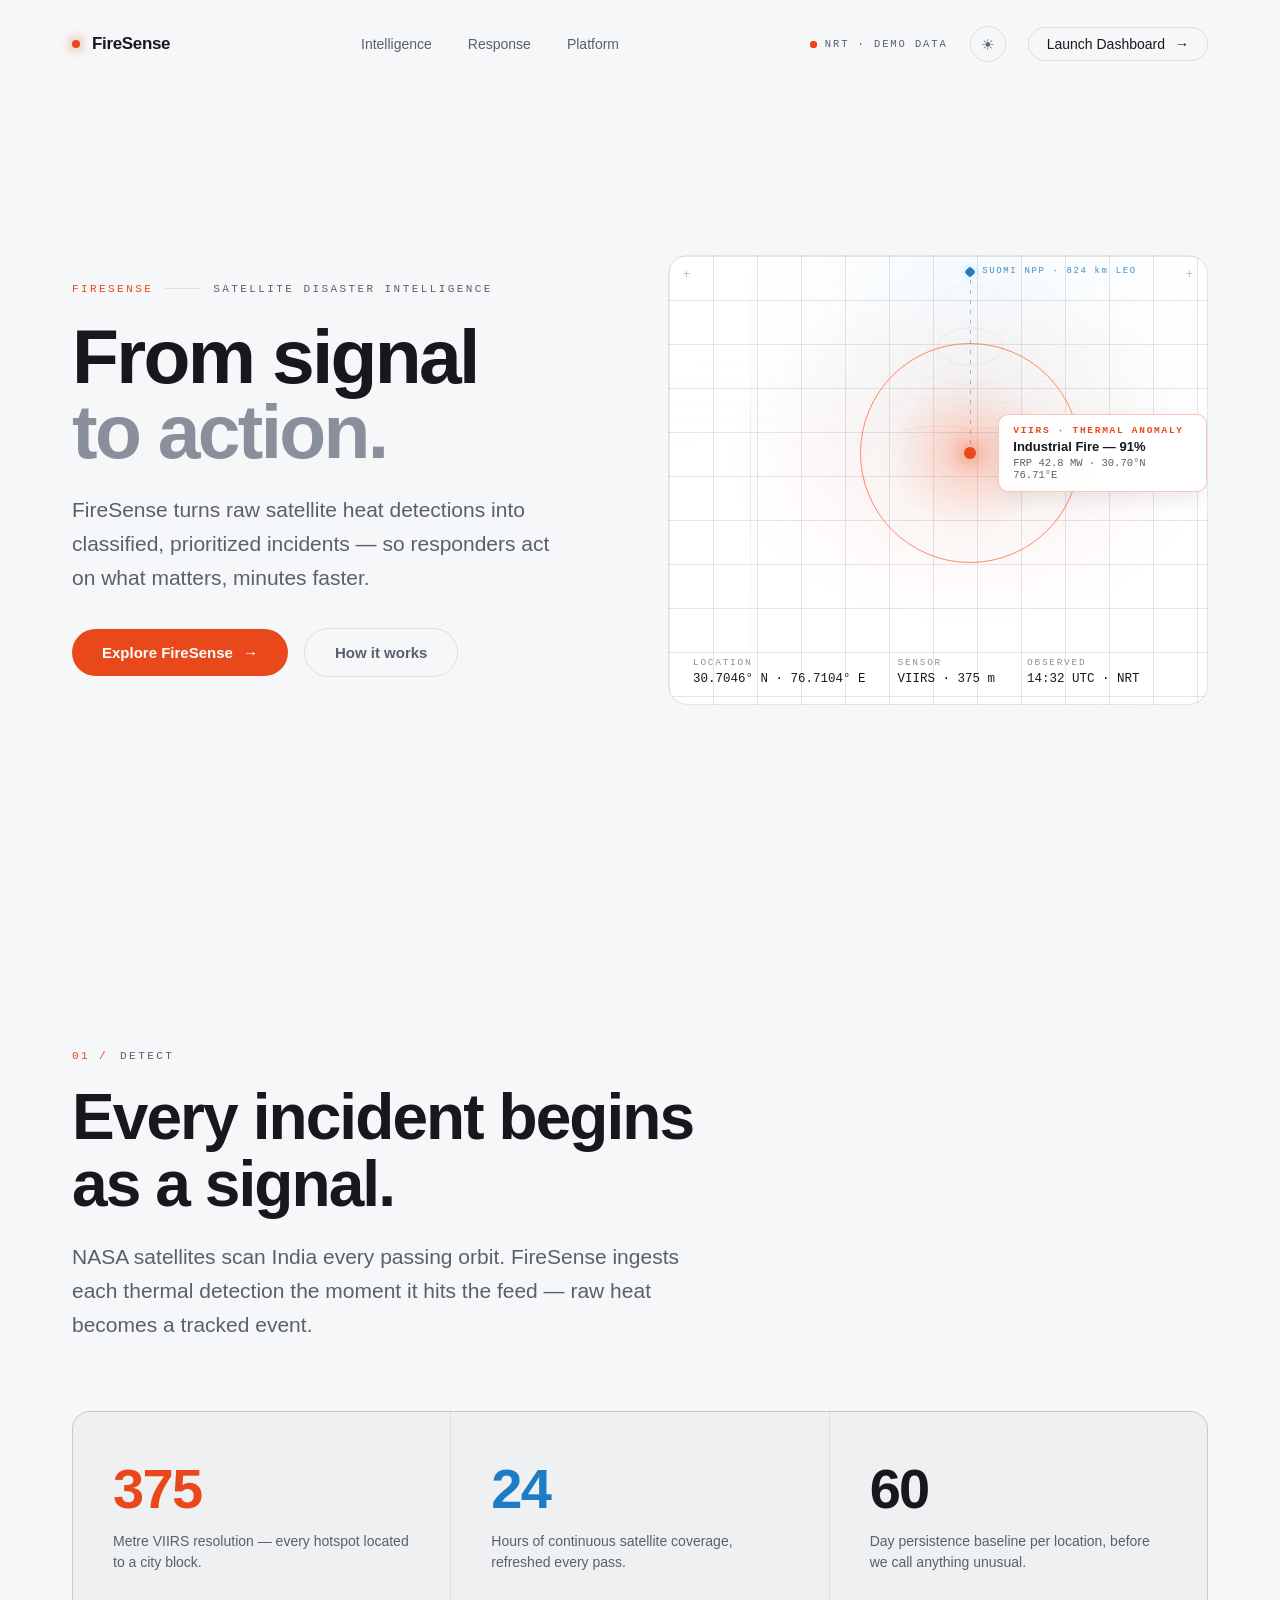
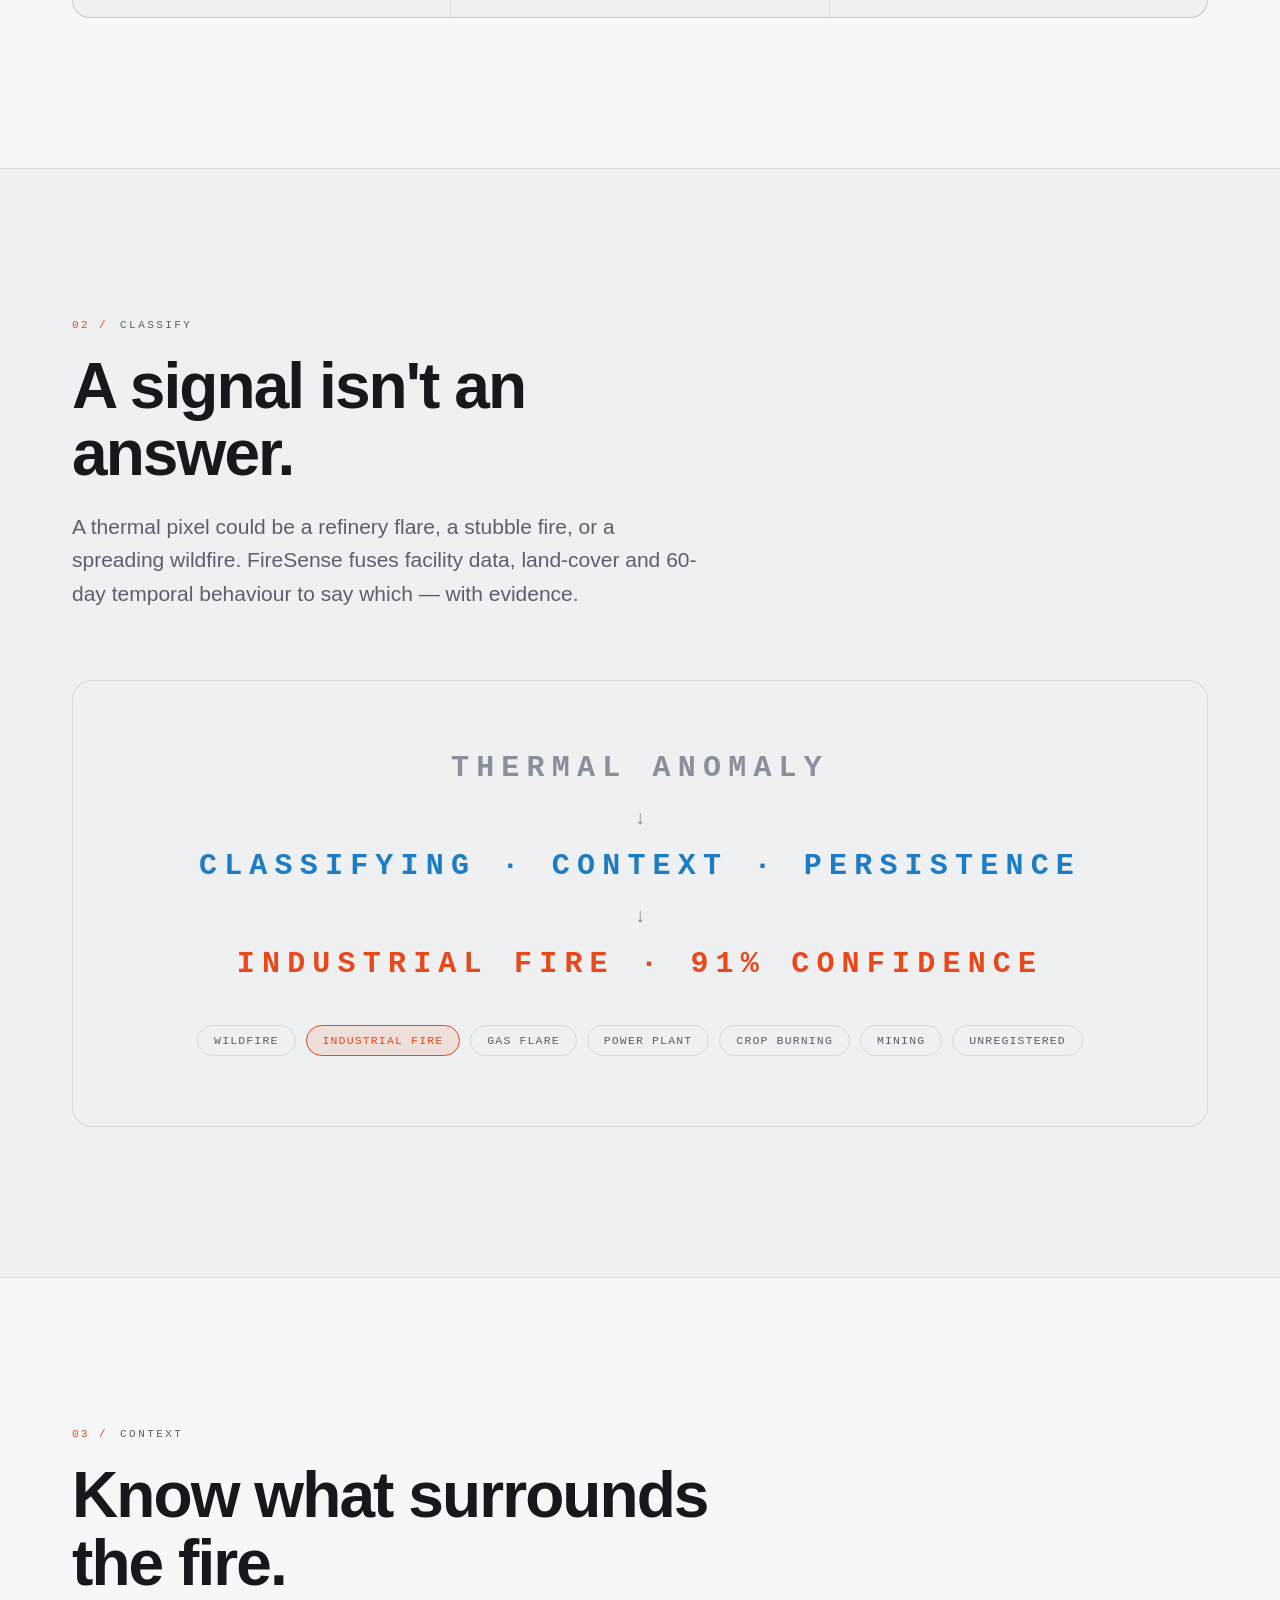
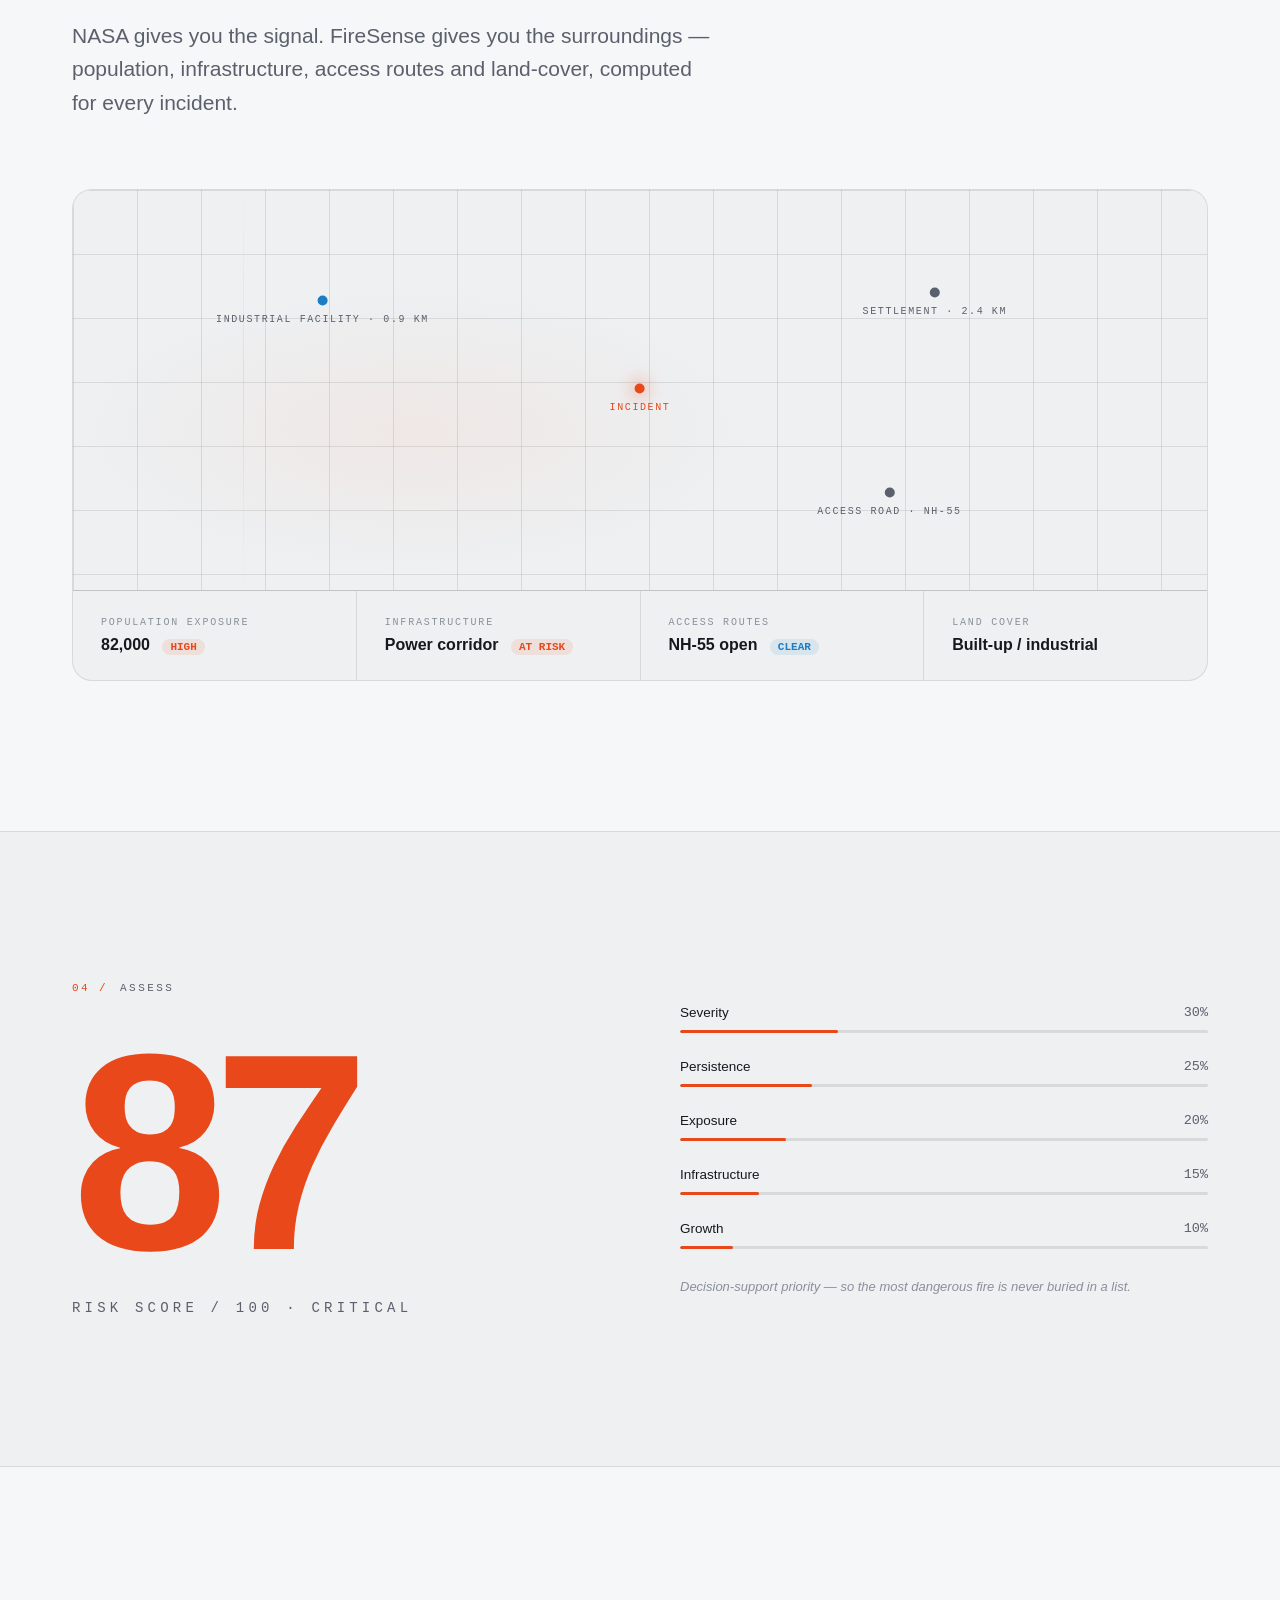
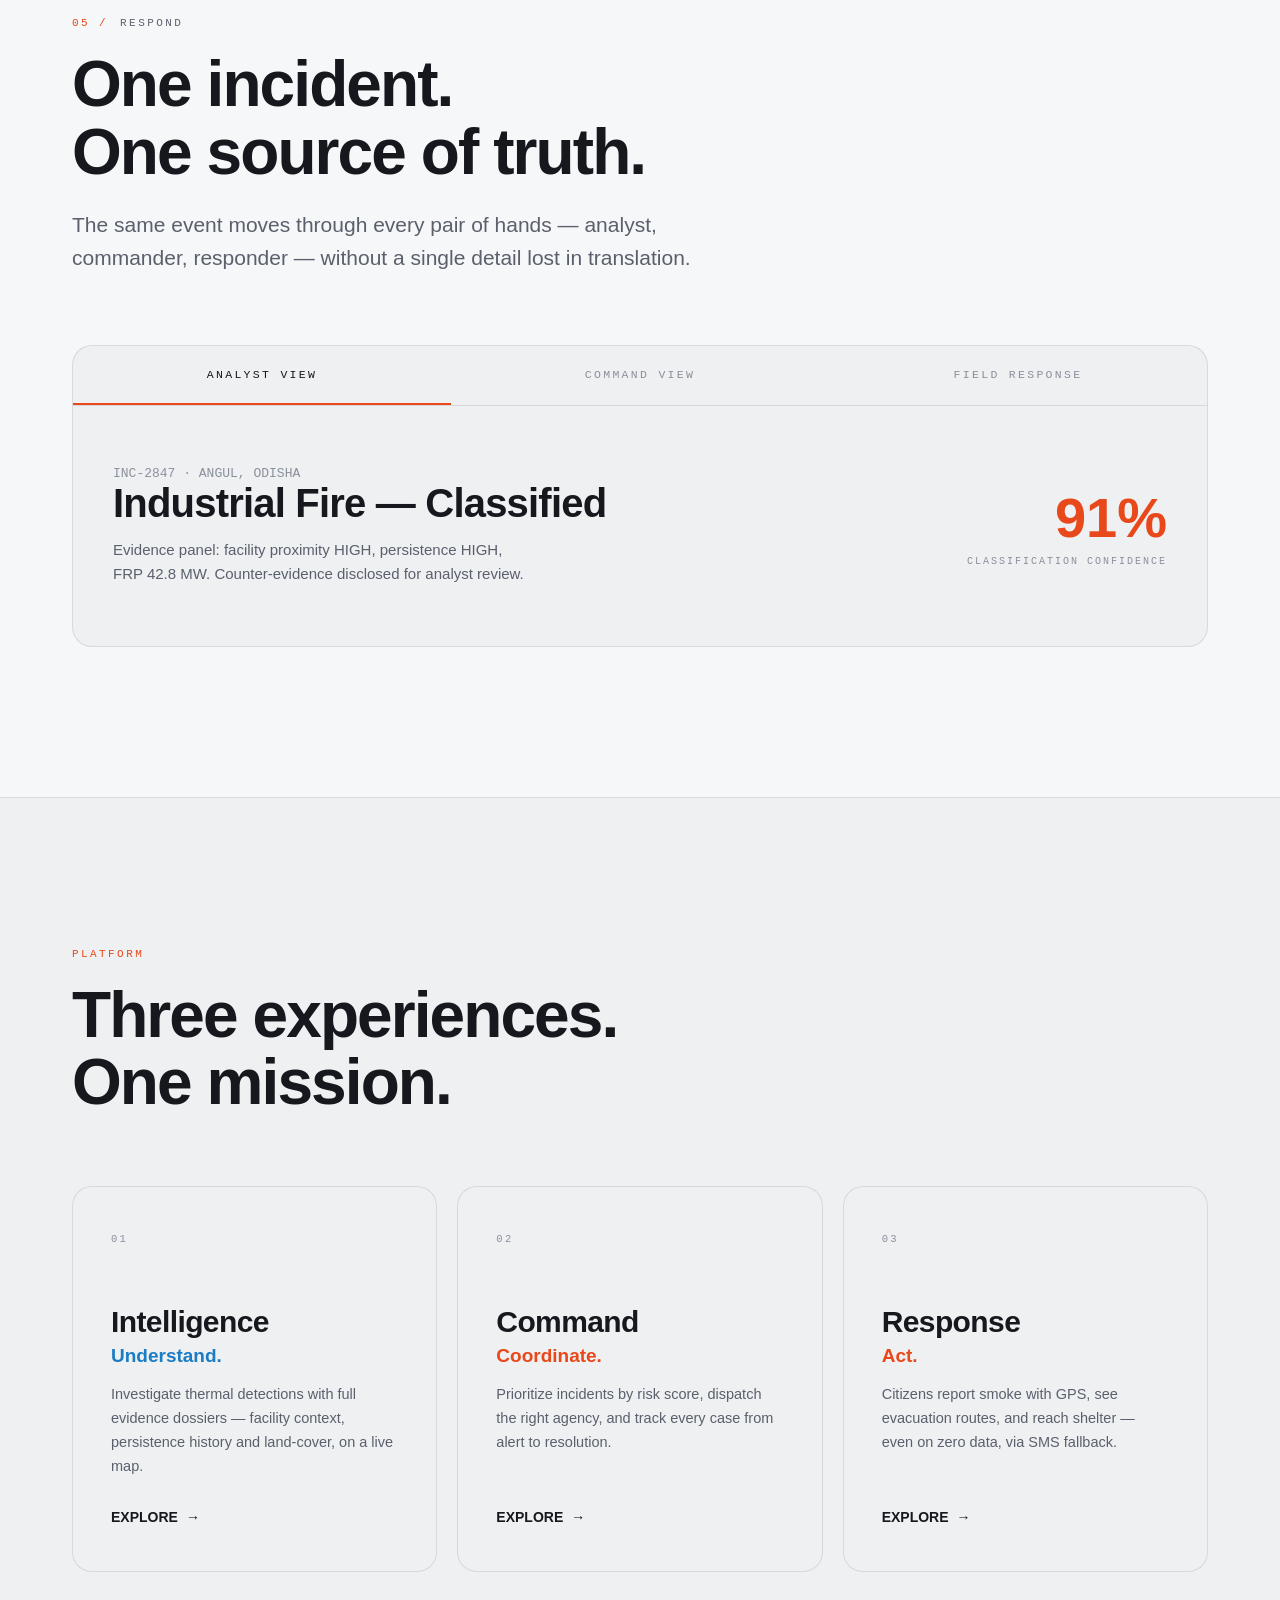
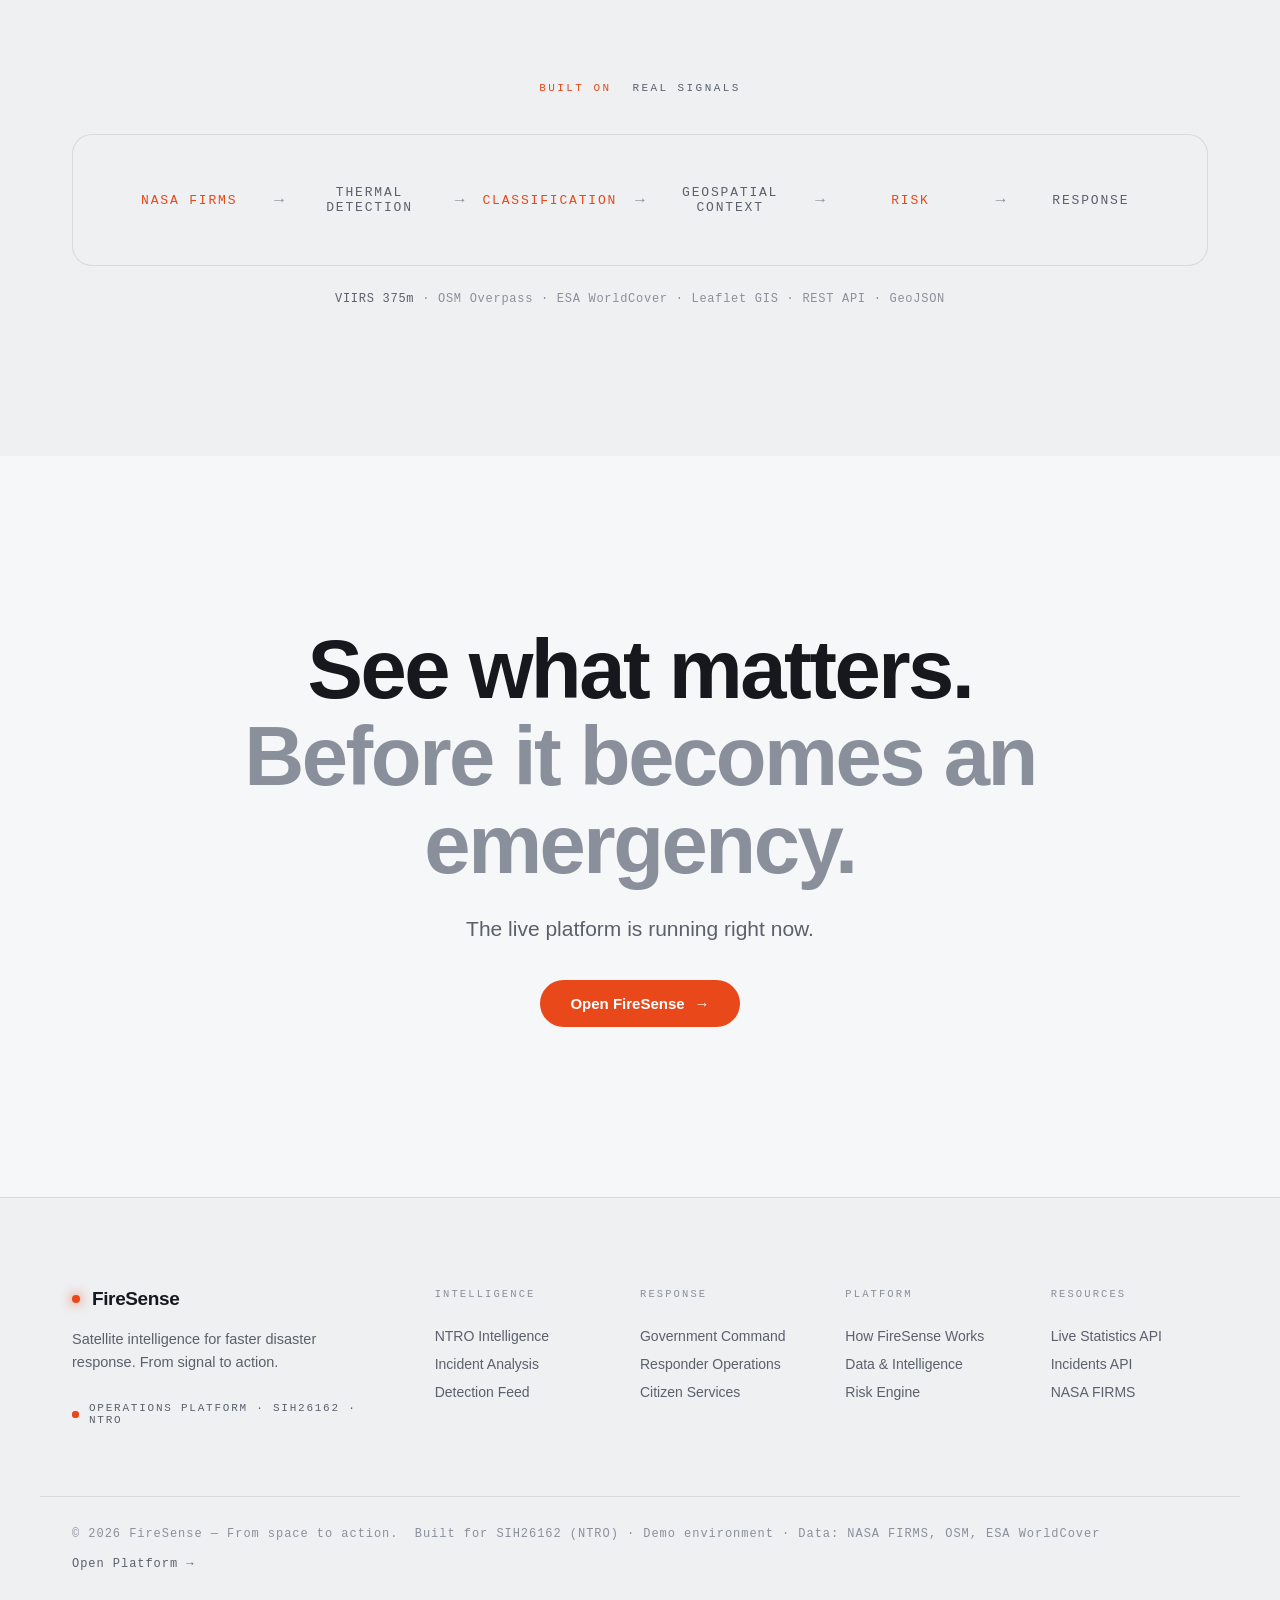
==== static/landing.html @ c79e050e "feat: complete surgical hero enhancement — side-by-side aerospace signal HUD in first viewport" ====
<!DOCTYPE html>
<html lang="en">
<head>
<meta charset="UTF-8">
<meta name="viewport" content="width=device-width, initial-scale=1.0">
<title>FireSense — From signal to action.</title>
<meta name="description" content="Satellite thermal intelligence for faster disaster response. Detect, classify, and respond to industrial fires before they become emergencies.">
<style>
/* ============ FIRESENSE DESIGN LANGUAGE ============ */
:root{
  --bg:#0a0c10;           /* graphite */
  --bg-2:#0e1117;
  --panel:#12151d;
  --line:rgba(255,255,255,.08);
  --white:#f5f6f7;        /* off-white type */
  --gray:#8b929e;         /* secondary */
  --gray-2:#5a606c;
  --fire:#ff5a1f;         /* warm fire orange */
  --fire-soft:rgba(255,90,31,.14);
  --ice:#7ec8f2;          /* satellite ice blue */
  --ice-soft:rgba(126,200,242,.12);
  --ease:cubic-bezier(.22,.61,.36,1);
  --font:-apple-system,BlinkMacSystemFont,"Segoe UI",Inter,Roboto,sans-serif;
  --mono:ui-monospace,"SF Mono",SFMono-Regular,Menlo,Consolas,monospace;
  --nav-bg:rgba(10,12,16,.72);
  --hover-line:rgba(255,255,255,.28);
  --card-hover:var(--panel);
  color-scheme:dark;
}
html[data-theme="light"]{
  --bg:#f6f7f8; --bg-2:#eef0f2; --panel:#ffffff;
  --line:rgba(10,12,16,.10);
  --white:#16181d; --gray:#5a606c; --gray-2:#8a909b;
  --fire:#e8481a; --fire-soft:rgba(232,72,26,.10);
  --ice:#1c7cc4; --ice-soft:rgba(28,124,196,.10);
  --nav-bg:rgba(246,247,248,.78);
  --hover-line:rgba(10,12,16,.30);
  --card-hover:#ffffff;
  color-scheme:light;
}
*{margin:0;padding:0;box-sizing:border-box}
html{scroll-behavior:smooth}
body{background:var(--bg);color:var(--white);font-family:var(--font);-webkit-font-smoothing:antialiased;overflow-x:hidden}
::selection{background:var(--fire);color:#fff}
a{color:inherit;text-decoration:none}
.container{max-width:1200px;margin:0 auto;padding:0 32px}

/* type scale */
.kicker{font-family:var(--mono);font-size:11px;letter-spacing:.22em;text-transform:uppercase;color:var(--gray);display:flex;align-items:center;gap:12px}
.kicker .idx{color:var(--fire)}
h1{font-size:clamp(52px,9vw,110px);font-weight:700;letter-spacing:-.035em;line-height:.98}
h2{font-size:clamp(34px,5vw,64px);font-weight:650;letter-spacing:-.03em;line-height:1.05}
.body-lg{font-size:clamp(17px,2vw,21px);color:var(--gray);line-height:1.6;font-weight:400}
.meta{font-family:var(--mono);font-size:12px;letter-spacing:.08em;color:var(--gray-2)}

/* ============ THERMAL PULSE (signature) ============ */
.pulse{position:relative;width:12px;height:12px;border-radius:50%;background:var(--fire);flex:none}
.pulse::before,.pulse::after{content:"";position:absolute;inset:0;border-radius:50%;border:1.5px solid var(--fire);animation:tp 3s var(--ease) infinite}
.pulse::after{animation-delay:1.5s}
@keyframes tp{0%{transform:scale(1);opacity:.9}70%{transform:scale(4.2);opacity:0}100%{transform:scale(4.2);opacity:0}}
@media (prefers-reduced-motion:reduce){.pulse::before,.pulse::after{animation:none;opacity:0}}

/* ============ NAV ============ */
nav{position:fixed;top:0;left:0;right:0;z-index:100;transition:all .45s var(--ease)}
nav .inner{max-width:1200px;margin:0 auto;padding:26px 32px;display:flex;align-items:center;justify-content:space-between;transition:all .45s var(--ease)}
nav.scrolled{background:var(--nav-bg);backdrop-filter:blur(18px);-webkit-backdrop-filter:blur(18px);border-bottom:1px solid var(--line)}
nav.scrolled .inner{padding:14px 32px}
.brand{display:flex;align-items:center;gap:12px;font-weight:700;font-size:17px;letter-spacing:-.02em}
.brand .dot{width:8px;height:8px;border-radius:50%;background:var(--fire);box-shadow:0 0 12px var(--fire)}
.nav-links{display:flex;gap:36px;font-size:14px;color:var(--gray)}
.nav-links a{transition:color .25s}
.nav-links a:hover{color:var(--white)}
.nav-cta{display:flex;align-items:center;gap:10px;font-size:14px;color:var(--white);border:1px solid var(--line);padding:8px 18px;border-radius:99px;transition:all .3s var(--ease)}
.nav-cta:hover{border-color:var(--hover-line);background:rgba(127,127,127,.06)}
.status-chip{display:flex;align-items:center;gap:8px;font-family:var(--mono);font-size:10.5px;letter-spacing:.18em;color:var(--gray)}
.theme-toggle{width:36px;height:36px;border-radius:99px;border:1px solid var(--line);background:transparent;color:var(--gray);cursor:pointer;display:flex;align-items:center;justify-content:center;transition:all .3s var(--ease);font-size:15px;line-height:1}
.theme-toggle:hover{color:var(--white);border-color:var(--hover-line)}
@media(max-width:820px){.nav-links,.status-chip{display:none}}

/* ============ HERO ============ */
.hero{min-height:100svh;display:flex;flex-direction:column;justify-content:center;position:relative;padding:120px 0 60px}
.hero-container{position:relative;width:100%}
.hero-content{max-width:580px;position:relative;z-index:2}
.hero-eyebrow{margin-bottom:24px;animation:rise 1s var(--ease) both}
.hero h1{font-size:clamp(46px,6vw,84px);animation:rise 1s .1s var(--ease) both}
.hero h1 .dim{color:var(--gray-2)}
.hero-sub{margin-top:24px;max-width:480px;animation:rise 1s .22s var(--ease) both}
.hero-actions{margin-top:34px;display:flex;gap:16px;align-items:center;animation:rise 1s .32s var(--ease) both}
@keyframes rise{from{opacity:0;transform:translateY(26px)}to{opacity:1;transform:none}}
@media (prefers-reduced-motion:reduce){.hero-eyebrow,.hero h1,.hero-sub,.hero-actions{animation:none;opacity:1}}

.btn{display:inline-flex;align-items:center;gap:10px;padding:15px 30px;border-radius:99px;font-size:15px;font-weight:600;transition:all .35s var(--ease);cursor:pointer;border:none}
.btn-primary{background:var(--fire);color:#fff}
.btn-primary:hover{background:#ff6d38;transform:translateY(-1px);box-shadow:0 12px 40px -8px rgba(255,90,31,.45)}
.btn-ghost{color:var(--gray);border:1px solid var(--line)}
.btn-ghost:hover{color:var(--white);border-color:var(--hover-line)}
.arrow{transition:transform .3s var(--ease)}
.btn:hover .arrow,.link-arrow:hover .arrow{transform:translateX(4px)}

/* hero detection visual — satellite intelligence HUD */
.hero-visual{
  margin-top:40px;position:relative;border:1px solid var(--line);border-radius:20px;
  background:
    radial-gradient(ellipse 65% 55% at 56% 44%, rgba(255,90,31,.09), transparent 70%),
    radial-gradient(circle at 56% 20%, rgba(126,200,242,.06), transparent 50%),
    linear-gradient(var(--line) 1px, transparent 1px),
    linear-gradient(90deg, var(--line) 1px, transparent 1px),
    var(--bg-2);
  background-size:auto,auto,44px 44px,44px 44px,auto;
  height:440px;overflow:hidden;animation:rise 1s .25s var(--ease) both;
}
html[data-theme="light"] .hero-visual{
  background:
    radial-gradient(ellipse 65% 55% at 56% 44%, rgba(232,72,26,.08), transparent 70%),
    radial-gradient(circle at 56% 20%, rgba(28,124,196,.05), transparent 50%),
    linear-gradient(var(--line) 1px, transparent 1px),
    linear-gradient(90deg, var(--line) 1px, transparent 1px),
    var(--panel);
  background-size:auto,auto,44px 44px,44px 44px,auto;
}
/* Corner HUD ticks */
.hero-visual::before{
  content:"+";position:absolute;left:14px;top:12px;font-family:var(--mono);font-size:12px;color:var(--gray-2);opacity:.6;z-index:3;
}
.hero-visual::after{
  content:"+";position:absolute;right:14px;top:12px;font-family:var(--mono);font-size:12px;color:var(--gray-2);opacity:.6;z-index:3;
}

@media (min-width: 1024px) {
  .hero-container{display:flex;align-items:center;justify-content:space-between;gap:48px}
  .hero-content{flex:1 1 520px;max-width:540px}
  .hero-visual{flex:1 1 520px;max-width:540px;height:450px;margin-top:0}
}
@media (max-width: 1023px) and (min-width: 768px) {
  .hero-visual{max-width:680px;height:380px;margin-top:44px}
}
@media (max-width: 767px) {
  .hero{padding:90px 0 45px}
  .hero-visual{height:300px;margin-top:28px}
  .hv-tag{
    left:56%;top:74%;transform:translate(-50%,0);
    padding:6px 12px;border-radius:8px;text-align:center;
  }
  .hv-tag .t1{font-size:8.5px}
  .hv-tag .t2{font-size:11.5px;margin-top:2px}
  .hv-tag .t3{display:none}
  .hv-meta{display:none}
}

.hv-crosshair{position:absolute;left:56%;top:44%;transform:translate(-50%,-50%)}
/* terrain layer: topographic contours, opacity-only depth */
.hv-terrain{position:absolute;inset:0;pointer-events:none;opacity:.6}
html[data-theme="light"] .hv-terrain{opacity:.5}
.hv-terrain path, .hv-terrain ellipse{fill:none;stroke:var(--gray-2);stroke-width:1;opacity:.16}
.hv-terrain path.hot, .hv-terrain ellipse.hot{stroke:var(--fire);opacity:.35;stroke-width:1.2}

/* satellite signal track: thin dashed descent from orbit to the hotspot */
.hv-orbit{position:absolute;pointer-events:none}
.hv-sat{position:absolute;width:8px;height:8px;border-radius:2px;background:var(--ice);transform:rotate(45deg);box-shadow:0 0 10px rgba(126,200,242,.7)}
.hv-track{position:absolute;width:1px;background:repeating-linear-gradient(180deg,var(--ice) 0 4px,transparent 4px 10px);opacity:.45;animation:hvtrack 7s cubic-bezier(.16,1,.3,1) infinite}
@keyframes hvtrack{0%{background-position-y:0}100%{background-position-y:40px}}
.hv-orbit .olabel{position:absolute;font-family:var(--mono);font-size:9px;letter-spacing:.18em;color:var(--ice);white-space:nowrap;opacity:.85}

/* refined thermal pulse: subtle point -> expanding ring -> fade -> repeat */
.hv-glow{position:absolute;left:50%;top:50%;transform:translate(-50%,-50%);width:160px;height:160px;border-radius:50%;background:radial-gradient(circle,rgba(255,90,31,.22) 0%,rgba(255,90,31,.06) 50%,transparent 70%)}
.hv-ring{position:absolute;left:50%;top:50%;transform:translate(-50%,-50%);width:220px;height:220px;border-radius:50%;border:1px solid rgba(255,90,31,.4);animation:hvring 6s cubic-bezier(.16,1,.3,1) infinite}
.hv-ring.r2{animation-delay:3s}
@keyframes hvring{0%{transform:translate(-50%,-50%) scale(.12);opacity:.85}70%{transform:translate(-50%,-50%) scale(1);opacity:0}100%{transform:translate(-50%,-50%) scale(1);opacity:0}}
.hv-dot{position:absolute;left:50%;top:50%;transform:translate(-50%,-50%);width:12px;height:12px;border-radius:50%;background:var(--fire);box-shadow:0 0 18px var(--fire),0 0 40px rgba(255,90,31,.6);animation:hvblink 5s cubic-bezier(.16,1,.3,1) infinite}
@keyframes hvblink{0%,100%{opacity:1;transform:translate(-50%,-50%) scale(1)}50%{opacity:.7;transform:translate(-50%,-50%) scale(.92)}}
@media(max-width:820px){.hv-glow{width:110px;height:110px}.hv-ring{width:140px;height:140px}}

.hv-tag{position:absolute;left:calc(56% + 28px);top:44%;transform:translateY(-50%);background:var(--nav-bg);backdrop-filter:blur(10px);-webkit-backdrop-filter:blur(10px);border:1px solid rgba(255,90,31,.35);border-radius:10px;padding:10px 14px;box-shadow:0 12px 30px -6px rgba(0,0,0,.45);animation:tagin .8s .35s var(--ease) both}
html[data-theme="light"] .hv-tag{background:rgba(255,255,255,.92);border-color:rgba(232,72,26,.3);box-shadow:0 8px 24px -4px rgba(0,0,0,.1)}
@keyframes tagin{from{opacity:0;transform:translateY(-50%) translateX(-6px)}to{opacity:1;transform:translateY(-50%)}}
.hv-tag .t1{font-family:var(--mono);font-size:9.5px;letter-spacing:.18em;color:var(--fire);font-weight:600}
.hv-tag .t2{font-size:13px;font-weight:650;margin-top:3px;color:var(--white)}
.hv-tag .t3{font-family:var(--mono);font-size:10.5px;color:var(--gray);margin-top:3px}

.hv-meta{position:absolute;left:24px;bottom:18px;display:flex;gap:32px}
.hv-meta div{animation:rise .8s .5s var(--ease) both}
.hv-meta .k{font-family:var(--mono);font-size:9.5px;letter-spacing:.18em;color:var(--gray-2);margin-bottom:4px}
.hv-meta .v{font-family:var(--mono);font-size:12.5px;color:var(--white)}

.hv-scan{position:absolute;top:0;bottom:0;width:1px;background:linear-gradient(180deg,transparent,rgba(126,200,242,.3),transparent);left:15%;animation:scan 10s linear infinite}
@keyframes scan{0%{left:6%}50%{left:94%}100%{left:6%}}

@media (prefers-reduced-motion:reduce){
  .hv-ring,.hv-scan,.hv-track,.hv-dot{animation:none;opacity:.35}
  .hv-tag,.hv-meta div{animation:none;opacity:1}
  .hv-glow{opacity:.6}
}

/* ============ SECTIONS ============ */
section{padding:150px 0}
.section-head{max-width:640px;margin-bottom:70px}
.section-head h2{margin-top:22px}
.section-head p{margin-top:22px}

/* reveal on scroll */
.reveal{opacity:0;transform:translateY(34px);transition:opacity .9s var(--ease),transform .9s var(--ease)}
.reveal.in{opacity:1;transform:none}
@media (prefers-reduced-motion:reduce){.reveal{opacity:1;transform:none;transition:none}}

/* DETECT: big stat row */
.stat-row{display:grid;grid-template-columns:repeat(3,1fr);gap:1px;background:var(--line);border:1px solid var(--line);border-radius:18px;overflow:hidden}
.stat{background:var(--bg-2);padding:44px 40px}
.stat .n{font-size:clamp(38px,4.5vw,56px);font-weight:650;letter-spacing:-.03em;font-variant-numeric:tabular-nums}
.stat .n .unit{font-size:.45em;color:var(--gray);font-weight:500;margin-left:6px}
.stat .l{margin-top:10px;font-size:14px;color:var(--gray);line-height:1.5}
.stat.ice .n{color:var(--ice)}
.stat.fire .n{color:var(--fire)}
@media(max-width:820px){.stat-row{grid-template-columns:1fr}}

/* CLASSIFY: transition board */
.classify-board{border:1px solid var(--line);border-radius:20px;background:var(--bg-2);padding:70px 40px;display:flex;flex-direction:column;align-items:center;gap:0}
.cb-stage{font-family:var(--mono);letter-spacing:.24em;font-size:clamp(18px,3vw,30px);font-weight:600;text-align:center}
.cb-stage.anomaly{color:var(--gray-2)}
.cb-stage.classifying{color:var(--ice)}
.cb-stage.result{color:var(--fire)}
.cb-arrow{color:var(--gray-2);font-size:20px;margin:22px 0;line-height:1;animation:cbdown 2.4s var(--ease) infinite}
@keyframes cbdown{0%,100%{transform:translateY(0);opacity:.4}50%{transform:translateY(6px);opacity:1}}
@media (prefers-reduced-motion:reduce){.cb-arrow{animation:none;opacity:.7}}
.cb-classes{display:flex;flex-wrap:wrap;gap:10px;justify-content:center;margin-top:44px}
.cb-chip{font-family:var(--mono);font-size:11.5px;letter-spacing:.1em;padding:8px 16px;border:1px solid var(--line);border-radius:99px;color:var(--gray);transition:all .3s}
.cb-chip:hover{border-color:var(--fire);color:var(--fire)}
.cb-chip.active{border-color:var(--fire);color:var(--fire);background:var(--fire-soft)}

/* CONTEXT: map-ish panel */
.context-panel{border:1px solid var(--line);border-radius:20px;overflow:hidden;background:var(--bg-2)}
.context-map{position:relative;height:400px;background:
  radial-gradient(ellipse 50% 60% at 30% 60%, rgba(255,90,31,.06), transparent 60%),
  linear-gradient(var(--line) 1px, transparent 1px),
  linear-gradient(90deg, var(--line) 1px, transparent 1px),
  var(--bg-2);
  background-size:auto,64px 64px,64px 64px,auto}
.cm-node{position:absolute;transform:translate(-50%,-50%);text-align:center}
.cm-node .pin{width:10px;height:10px;border-radius:50%;margin:0 auto 8px}
.cm-node .lbl{font-family:var(--mono);font-size:10px;letter-spacing:.16em;color:var(--gray)}
.cm-node.incident .pin{background:var(--fire);box-shadow:0 0 18px var(--fire)}
.cm-node.incident .lbl{color:var(--fire)}
.cm-node.facility .pin{background:var(--ice)}
.cm-node.settlement .pin{background:var(--gray)}
.cm-line{position:absolute;height:1px;background:linear-gradient(90deg,var(--ice),transparent);transform-origin:left center}
.context-legend{display:grid;grid-template-columns:repeat(4,1fr);gap:1px;background:var(--line);border-top:1px solid var(--line)}
.cl-item{background:var(--bg-2);padding:26px 28px}
.cl-item .k{font-family:var(--mono);font-size:10px;letter-spacing:.18em;color:var(--gray-2);margin-bottom:8px}
.cl-item .v{font-size:16px;font-weight:600}
.cl-item .v .lv{font-size:11px;font-family:var(--mono);margin-left:8px;padding:2px 8px;border-radius:99px}
.lv-high{background:var(--fire-soft);color:var(--fire)}
.lv-med{background:var(--ice-soft);color:var(--ice)}
@media(max-width:900px){.context-legend{grid-template-columns:1fr 1fr}}

/* RISK: the number is the hero */
.risk-wrap{display:grid;grid-template-columns:1fr 1fr;gap:80px;align-items:center}
.risk-number{font-size:clamp(150px,22vw,280px);font-weight:700;letter-spacing:-.05em;line-height:1;color:var(--fire);font-variant-numeric:tabular-nums}
.risk-label{font-family:var(--mono);letter-spacing:.3em;font-size:14px;color:var(--gray);margin-top:8px}
.risk-bars{display:flex;flex-direction:column;gap:26px}
.rb .row{display:flex;justify-content:space-between;font-size:13.5px;margin-bottom:10px}
.rb .row .pc{font-family:var(--mono);color:var(--gray)}
.rb .track{height:3px;background:var(--line);border-radius:99px;overflow:hidden}
.rb .fill{height:100%;background:var(--fire);border-radius:99px;width:0;transition:width 1.4s var(--ease)}
.risk-note{margin-top:30px;font-size:13px;color:var(--gray-2);font-style:italic}
@media(max-width:900px){.risk-wrap{grid-template-columns:1fr;gap:50px}}

/* RESPONSE: one incident, three views */
.response-stage{border:1px solid var(--line);border-radius:20px;background:var(--bg-2);overflow:hidden}
.rs-tabs{display:flex;border-bottom:1px solid var(--line)}
.rs-tab{flex:1;padding:22px;font-family:var(--mono);font-size:11.5px;letter-spacing:.2em;color:var(--gray-2);text-align:center;cursor:pointer;transition:all .3s;border-bottom:2px solid transparent}
.rs-tab:hover{color:var(--gray)}
.rs-tab.active{color:var(--white);border-bottom-color:var(--fire);background:rgba(255,255,255,.02)}
.rs-body{padding:60px 40px;min-height:230px;display:flex;align-items:center;justify-content:space-between;gap:40px}
.rs-id{font-family:var(--mono);font-size:13px;color:var(--gray-2)}
.rs-main .t{font-size:clamp(26px,3.5vw,40px);font-weight:650;letter-spacing:-.02em}
.rs-main .d{margin-top:12px;color:var(--gray);font-size:15px;max-width:420px;line-height:1.6}
.rs-side{text-align:right}
.rs-side .big{font-size:56px;font-weight:650;color:var(--fire);font-variant-numeric:tabular-nums}
.rs-side .k{font-family:var(--mono);font-size:10px;letter-spacing:.2em;color:var(--gray-2);margin-top:6px}
@media(max-width:820px){.rs-body{flex-direction:column;align-items:flex-start}.rs-side{text-align:left}}

/* PORTALS */
.portal-grid{display:grid;grid-template-columns:repeat(3,1fr);gap:20px}
.portal{border:1px solid var(--line);border-radius:20px;padding:46px 38px;background:var(--bg-2);transition:all .45s var(--ease);display:flex;flex-direction:column;min-height:340px}
.portal:hover{border-color:var(--hover-line);transform:translateY(-4px);background:var(--card-hover)}
.portal .pk{font-family:var(--mono);font-size:10.5px;letter-spacing:.22em;color:var(--gray-2)}
.portal h3{font-size:30px;font-weight:650;letter-spacing:-.02em;margin-top:60px}
.portal .pv{color:var(--fire);font-size:19px;font-weight:600;margin-top:6px}
.portal p{color:var(--gray);font-size:14.5px;line-height:1.65;margin-top:16px;flex:1}
.portal .link-arrow{margin-top:30px;font-size:14px;font-weight:600;display:inline-flex;align-items:center;gap:8px}
.portal.intel:hover{border-color:rgba(126,200,242,.4)}
.portal.intel .pv{color:var(--ice)}
@media(max-width:900px){.portal-grid{grid-template-columns:1fr}.portal{min-height:0}.portal h3{margin-top:28px}}

/* TECH pipeline */
.tech-flow{display:flex;align-items:center;justify-content:space-between;gap:6px;flex-wrap:wrap;border:1px solid var(--line);border-radius:20px;padding:50px 40px;background:var(--bg-2)}
.tf-node{font-family:var(--mono);font-size:clamp(10px,1.3vw,13px);letter-spacing:.14em;color:var(--gray);text-align:center;flex:1;min-width:90px}
.tf-node.hot{color:var(--fire)}
.tf-arrow{color:var(--gray-2);flex:none}
.tech-drawer{margin-top:26px;text-align:center;font-family:var(--mono);font-size:12px;color:var(--gray-2);letter-spacing:.06em}
.tech-drawer span{color:var(--gray)}

/* CTA band */
.cta-band{text-align:center;padding:170px 0}
.cta-band h2{font-size:clamp(40px,6.5vw,84px)}
.cta-band p{margin-top:24px}
.cta-band .hero-actions{justify-content:center}

/* ============ FOOTER ============ */
footer{border-top:1px solid var(--line);background:var(--bg-2)}
.f-main{max-width:1200px;margin:0 auto;padding:90px 32px 70px;display:grid;grid-template-columns:2fr 1fr 1fr 1fr 1fr;gap:48px}
.f-brand .brand{font-size:19px}
.f-brand .tag{margin-top:18px;color:var(--gray);font-size:14.5px;max-width:260px;line-height:1.6}
.f-brand .live{margin-top:28px;display:inline-flex;align-items:center;gap:10px;font-family:var(--mono);font-size:11px;letter-spacing:.16em;color:var(--gray)}
.f-col .h{font-family:var(--mono);font-size:10.5px;letter-spacing:.2em;color:var(--gray-2);margin-bottom:22px}
.f-col a{display:block;color:var(--gray);font-size:14px;padding:6px 0;transition:color .25s,transform .25s var(--ease)}
.f-col a:hover{color:var(--white);transform:translateX(3px)}
.f-bottom{max-width:1200px;margin:0 auto;padding:30px 32px;border-top:1px solid var(--line);display:flex;justify-content:space-between;align-items:center;flex-wrap:wrap;gap:16px}
.f-bottom .meta a{color:var(--gray)}
.f-bottom .meta a:hover{color:var(--white)}
@media(max-width:900px){.f-main{grid-template-columns:1fr 1fr}.f-brand{grid-column:1/-1}}
</style>
</head>
<body>

<!-- NAV -->
<nav id="nav">
  <div class="inner">
    <a class="brand" href="#"><span class="dot"></span>FireSense</a>
    <div class="nav-links">
      <a href="#detect">Intelligence</a>
      <a href="#respond">Response</a>
      <a href="#platform">Platform</a>
    </div>
    <div style="display:flex;align-items:center;gap:22px">
      <span class="status-chip"><span class="pulse" style="width:7px;height:7px"></span>NRT · DEMO DATA</span>
      <button class="theme-toggle" id="theme-toggle" aria-label="Toggle color theme" title="Toggle light / dark">&#9789;</button>
      <a class="nav-cta" href="/app">Launch Dashboard <span class="arrow">→</span></a>
    </div>
  </div>
</nav>

<!-- HERO -->
<header class="hero">
  <div class="container hero-container">
    <div class="hero-content">
      <div class="hero-eyebrow kicker"><span class="idx">FIRESENSE</span><span style="width:36px;height:1px;background:var(--line)"></span><span>SATELLITE DISASTER INTELLIGENCE</span></div>
      <h1>From signal<br><span class="dim">to action.</span></h1>
      <p class="body-lg hero-sub">FireSense turns raw satellite heat detections into classified, prioritized incidents — so responders act on what matters, minutes faster.</p>
      <div class="hero-actions">
        <a class="btn btn-primary" href="/app">Explore FireSense <span class="arrow">→</span></a>
        <a class="btn btn-ghost" href="#detect">How it works</a>
      </div>
    </div>

    <div class="hero-visual" aria-hidden="true">
      <svg class="hv-terrain" viewBox="0 0 1200 460" preserveAspectRatio="xMidYMid slice">
        <path d="M-20,340 C160,300 300,360 460,330 C640,296 760,352 940,316 C1060,292 1150,320 1220,300"/>
        <path d="M-20,380 C180,340 320,400 500,368 C680,336 800,390 980,352 C1090,330 1160,352 1220,336"/>
        <path d="M-20,420 C200,384 340,440 540,404 C720,372 840,428 1020,392 C1120,372 1170,392 1220,380"/>
        <path d="M-20,290 C150,258 290,312 450,282 C630,250 750,304 930,268"/>
        <path d="M520,392 C600,360 690,404 780,372 C860,344 900,376 960,360" class="hot"/>
        <path d="M60,250 C140,224 220,262 300,240" />
        <path d="M840,210 C920,190 1000,222 1080,200" />
        <ellipse cx="672" cy="202" rx="72" ry="42" class="hot" />
        <ellipse cx="672" cy="202" rx="148" ry="86" />
        <ellipse cx="672" cy="202" rx="230" ry="132" />
      </svg>
      <div class="hv-scan"></div>
      <div class="hv-orbit" style="left:56%;top:0;width:1px;height:44%">
        <div class="hv-sat" style="left:-4px;top:12px"></div>
        <div class="olabel" style="left:12px;top:10px">SUOMI NPP &middot; 824 km LEO</div>
        <div class="hv-track" style="left:0;top:24px;height:calc(100% - 24px)"></div>
      </div>
      <div class="hv-crosshair">
        <div class="hv-glow"></div>
        <div class="hv-ring"></div>
        <div class="hv-ring r2"></div>
        <div class="hv-dot"></div>
      </div>
      <div class="hv-tag">
        <div class="t1">VIIRS · THERMAL ANOMALY</div>
        <div class="t2">Industrial Fire — 91%</div>
        <div class="t3">FRP 42.8 MW · 30.70°N 76.71°E</div>
      </div>
      <div class="hv-meta">
        <div><div class="k">LOCATION</div><div class="v">30.7046° N · 76.7104° E</div></div>
        <div><div class="k">SENSOR</div><div class="v">VIIRS · 375 m</div></div>
        <div><div class="k">OBSERVED</div><div class="v">14:32 UTC · NRT</div></div>
      </div>
    </div>
  </div>
</header>

<!-- 01 DETECT -->
<section id="detect">
  <div class="container">
    <div class="section-head reveal">
      <div class="kicker"><span class="idx">01 /</span> DETECT</div>
      <h2>Every incident begins<br>as a signal.</h2>
      <p class="body-lg">NASA satellites scan India every passing orbit. FireSense ingests each thermal detection the moment it hits the feed — raw heat becomes a tracked event.</p>
    </div>
    <div class="stat-row reveal">
      <div class="stat fire"><div class="n" data-count="375">375</div><div class="l">Metre VIIRS resolution — every hotspot located to a city block.</div></div>
      <div class="stat ice"><div class="n" data-count="24">24</div><div class="l">Hours of continuous satellite coverage, refreshed every pass.</div></div>
      <div class="stat"><div class="n" data-count="60">60</div><div class="l">Day persistence baseline per location, before we call anything unusual.</div></div>
    </div>
  </div>
</section>

<!-- 02 CLASSIFY -->
<section id="classify" style="background:var(--bg-2);border-top:1px solid var(--line);border-bottom:1px solid var(--line)">
  <div class="container">
    <div class="section-head reveal">
      <div class="kicker"><span class="idx">02 /</span> CLASSIFY</div>
      <h2>A signal isn't an answer.</h2>
      <p class="body-lg">A thermal pixel could be a refinery flare, a stubble fire, or a spreading wildfire. FireSense fuses facility data, land-cover and 60-day temporal behaviour to say which — with evidence.</p>
    </div>
    <div class="classify-board reveal">
      <div class="cb-stage anomaly">THERMAL ANOMALY</div>
      <div class="cb-arrow">↓</div>
      <div class="cb-stage classifying">CLASSIFYING · CONTEXT · PERSISTENCE</div>
      <div class="cb-arrow">↓</div>
      <div class="cb-stage result">INDUSTRIAL FIRE · 91% CONFIDENCE</div>
      <div class="cb-classes">
        <span class="cb-chip">WILDFIRE</span>
        <span class="cb-chip active">INDUSTRIAL FIRE</span>
        <span class="cb-chip">GAS FLARE</span>
        <span class="cb-chip">POWER PLANT</span>
        <span class="cb-chip">CROP BURNING</span>
        <span class="cb-chip">MINING</span>
        <span class="cb-chip" title="Unregistered thermal source: high persistence with no registered facility in OSM">UNREGISTERED</span>
      </div>
    </div>
  </div>
</section>

<!-- 03 CONTEXT -->
<section id="context">
  <div class="container">
    <div class="section-head reveal">
      <div class="kicker"><span class="idx">03 /</span> CONTEXT</div>
      <h2>Know what surrounds<br>the fire.</h2>
      <p class="body-lg">NASA gives you the signal. FireSense gives you the surroundings — population, infrastructure, access routes and land-cover, computed for every incident.</p>
    </div>
    <div class="context-panel reveal">
      <div class="context-map">
        <div class="hv-scan"></div>
        <div class="cm-node incident" style="left:50%;top:52%"><div class="pin"></div><div class="lbl">INCIDENT</div></div>
        <div class="cm-node facility" style="left:22%;top:30%"><div class="pin"></div><div class="lbl">INDUSTRIAL FACILITY · 0.9 KM</div></div>
        <div class="cm-node settlement" style="left:76%;top:28%"><div class="pin"></div><div class="lbl">SETTLEMENT · 2.4 KM</div></div>
        <div class="cm-node settlement" style="left:72%;top:78%"><div class="pin"></div><div class="lbl">ACCESS ROAD · NH-55</div></div>
      </div>
      <div class="context-legend">
        <div class="cl-item"><div class="k">POPULATION EXPOSURE</div><div class="v">82,000 <span class="lv lv-high">HIGH</span></div></div>
        <div class="cl-item"><div class="k">INFRASTRUCTURE</div><div class="v">Power corridor <span class="lv lv-high">AT RISK</span></div></div>
        <div class="cl-item"><div class="k">ACCESS ROUTES</div><div class="v">NH-55 open <span class="lv lv-med">CLEAR</span></div></div>
        <div class="cl-item"><div class="k">LAND COVER</div><div class="v">Built-up / industrial</div></div>
      </div>
    </div>
  </div>
</section>

<!-- 04 RISK -->
<section id="risk" style="background:var(--bg-2);border-top:1px solid var(--line);border-bottom:1px solid var(--line)">
  <div class="container">
    <div class="risk-wrap">
      <div class="reveal">
        <div class="kicker" style="margin-bottom:18px"><span class="idx">04 /</span> ASSESS</div>
        <div class="risk-number" data-count="87">87</div>
        <div class="risk-label">RISK SCORE / 100 · CRITICAL</div>
      </div>
      <div class="reveal">
        <div class="risk-bars">
          <div class="rb" data-w="30"><div class="row"><span>Severity</span><span class="pc">30%</span></div><div class="track"><div class="fill"></div></div></div>
          <div class="rb" data-w="25"><div class="row"><span>Persistence</span><span class="pc">25%</span></div><div class="track"><div class="fill"></div></div></div>
          <div class="rb" data-w="20"><div class="row"><span>Exposure</span><span class="pc">20%</span></div><div class="track"><div class="fill"></div></div></div>
          <div class="rb" data-w="15"><div class="row"><span>Infrastructure</span><span class="pc">15%</span></div><div class="track"><div class="fill"></div></div></div>
          <div class="rb" data-w="10"><div class="row"><span>Growth</span><span class="pc">10%</span></div><div class="track"><div class="fill"></div></div></div>
        </div>
        <p class="risk-note">Decision-support priority — so the most dangerous fire is never buried in a list.</p>
      </div>
    </div>
  </div>
</section>

<!-- 05 RESPOND -->
<section id="respond">
  <div class="container">
    <div class="section-head reveal">
      <div class="kicker"><span class="idx">05 /</span> RESPOND</div>
      <h2>One incident.<br>One source of truth.</h2>
      <p class="body-lg">The same event moves through every pair of hands — analyst, commander, responder — without a single detail lost in translation.</p>
    </div>
    <div class="response-stage reveal">
      <div class="rs-tabs">
        <div class="rs-tab active" data-v="0">ANALYST VIEW</div>
        <div class="rs-tab" data-v="1">COMMAND VIEW</div>
        <div class="rs-tab" data-v="2">FIELD RESPONSE</div>
      </div>
      <div class="rs-body">
        <div class="rs-main">
          <div class="rs-id">INC-2847 · ANGUL, ODISHA</div>
          <div class="t" id="rs-title">Industrial Fire — Classified</div>
          <div class="d" id="rs-desc">Evidence panel: facility proximity HIGH, persistence HIGH, FRP 42.8 MW. Counter-evidence disclosed for analyst review.</div>
        </div>
        <div class="rs-side">
          <div class="big" id="rs-stat">91%</div>
          <div class="k" id="rs-stat-k">CLASSIFICATION CONFIDENCE</div>
        </div>
      </div>
    </div>
  </div>
</section>

<!-- PLATFORM: three portals -->
<section id="platform" style="background:var(--bg-2);border-top:1px solid var(--line)">
  <div class="container">
    <div class="section-head reveal">
      <div class="kicker"><span class="idx">PLATFORM</span></div>
      <h2>Three experiences.<br>One mission.</h2>
    </div>
    <div class="portal-grid">
      <a class="portal intel reveal" href="/app">
        <div class="pk">01</div>
        <h3>Intelligence</h3>
        <div class="pv">Understand.</div>
        <p>Investigate thermal detections with full evidence dossiers — facility context, persistence history and land-cover, on a live map.</p>
        <span class="link-arrow">EXPLORE <span class="arrow">→</span></span>
      </a>
      <a class="portal reveal" href="/app">
        <div class="pk">02</div>
        <h3>Command</h3>
        <div class="pv">Coordinate.</div>
        <p>Prioritize incidents by risk score, dispatch the right agency, and track every case from alert to resolution.</p>
        <span class="link-arrow">EXPLORE <span class="arrow">→</span></span>
      </a>
      <a class="portal reveal" href="/app">
        <div class="pk">03</div>
        <h3>Response</h3>
        <div class="pv">Act.</div>
        <p>Citizens report smoke with GPS, see evacuation routes, and reach shelter — even on zero data, via SMS fallback.</p>
        <span class="link-arrow">EXPLORE <span class="arrow">→</span></span>
      </a>
    </div>

    <div style="margin-top:110px" class="reveal">
      <div class="kicker" style="justify-content:center;margin-bottom:40px"><span class="idx">BUILT ON</span>&nbsp;REAL SIGNALS</div>
      <div class="tech-flow">
        <div class="tf-node hot">NASA FIRMS</div><div class="tf-arrow">→</div>
        <div class="tf-node">THERMAL DETECTION</div><div class="tf-arrow">→</div>
        <div class="tf-node hot">CLASSIFICATION</div><div class="tf-arrow">→</div>
        <div class="tf-node">GEOSPATIAL CONTEXT</div><div class="tf-arrow">→</div>
        <div class="tf-node hot">RISK</div><div class="tf-arrow">→</div>
        <div class="tf-node">RESPONSE</div>
      </div>
      <div class="tech-drawer"><span>VIIRS 375m</span> · OSM Overpass · ESA WorldCover · Leaflet GIS · REST API · GeoJSON</div>
    </div>
  </div>
</section>

<!-- CTA -->
<section class="cta-band">
  <div class="container reveal">
    <h2>See what matters.<br><span style="color:var(--gray-2)">Before it becomes an emergency.</span></h2>
    <p class="body-lg">The live platform is running right now.</p>
    <div class="hero-actions">
      <a class="btn btn-primary" href="/app">Open FireSense <span class="arrow">→</span></a>
    </div>
  </div>
</section>

<!-- FOOTER -->
<footer>
  <div class="f-main">
    <div class="f-brand">
      <div class="brand"><span class="dot"></span>FireSense</div>
      <div class="tag">Satellite intelligence for faster disaster response. From signal to action.</div>
      <div class="live"><span class="pulse" style="width:7px;height:7px"></span> OPERATIONS PLATFORM · SIH26162 · NTRO</div>
    </div>
    <div class="f-col">
      <div class="h">INTELLIGENCE</div>
      <a href="/app">NTRO Intelligence</a>
      <a href="/app">Incident Analysis</a>
      <a href="/app">Detection Feed</a>
    </div>
    <div class="f-col">
      <div class="h">RESPONSE</div>
      <a href="/app">Government Command</a>
      <a href="/app">Responder Operations</a>
      <a href="/app">Citizen Services</a>
    </div>
    <div class="f-col">
      <div class="h">PLATFORM</div>
      <a href="#detect">How FireSense Works</a>
      <a href="#classify">Data &amp; Intelligence</a>
      <a href="#risk">Risk Engine</a>
    </div>
    <div class="f-col">
      <div class="h">RESOURCES</div>
      <a href="/api/stats">Live Statistics API</a>
      <a href="/api/incidents">Incidents API</a>
      <a href="https://firms.modaps.eosdis.nasa.gov/" target="_blank" rel="noopener">NASA FIRMS</a>
    </div>
  </div>
  <div class="f-bottom">
    <span class="meta">© 2026 FireSense — From space to action. &nbsp;Built for SIH26162 (NTRO) · Demo environment · Data: NASA FIRMS, OSM, ESA WorldCover</span>
    <span class="meta"><a href="/app">Open Platform →</a></span>
  </div>
</footer>

<script>
(function(){
  var reduced = matchMedia('(prefers-reduced-motion: reduce)').matches;

  /* theme: system default, manual override persisted */
  var root = document.documentElement;
  var tbtn = document.getElementById('theme-toggle');
  function applyTheme(t){
    root.setAttribute('data-theme', t);
    tbtn.innerHTML = t === 'light' ? '\u2600' : '\u263e';
    tbtn.setAttribute('title', 'Switch to ' + (t === 'light' ? 'dark' : 'light') + ' theme');
  }
  var saved = null;
  try { saved = localStorage.getItem('fs-theme'); } catch(e){}
  if (saved === 'light' || saved === 'dark') applyTheme(saved);
  else if (matchMedia('(prefers-color-scheme: light)').matches) applyTheme('light');
  tbtn.addEventListener('click', function(){
    var next = root.getAttribute('data-theme') === 'light' ? 'dark' : 'light';
    applyTheme(next);
    try { localStorage.setItem('fs-theme', next); } catch(e){}
  });

  // nav scroll state
  var nav = document.getElementById('nav');
  var onScroll = function(){ nav.classList.toggle('scrolled', scrollY > 40); };
  addEventListener('scroll', onScroll, {passive:true}); onScroll();

  // scroll reveal (single observer, GPU-friendly)
  var io = new IntersectionObserver(function(entries){
    entries.forEach(function(e){ if(e.isIntersecting){ e.target.classList.add('in'); io.unobserve(e.target); } });
  }, {threshold:.15, rootMargin:'0px 0px -40px 0px'});
  document.querySelectorAll('.reveal').forEach(function(el){ io.observe(el); });
  // failsafe: never leave a section stuck invisible (fast flicks, anchor jumps, IO misses)
  var sweep = function(){
    document.querySelectorAll('.reveal:not(.in)').forEach(function(el){
      var r = el.getBoundingClientRect();
      if (r.top < innerHeight * 0.92 && r.bottom > 0) el.classList.add('in');
      else if (r.bottom < 0) el.classList.add('in'); // scrolled past entirely
    });
  };
  addEventListener('scroll', sweep, {passive:true});
  addEventListener('load', sweep);
  setTimeout(sweep, 800);

  // count-up numbers (once, on view)
  var cio = new IntersectionObserver(function(entries){
    entries.forEach(function(e){
      if(!e.isIntersecting) return;
      var el = e.target, target = +el.dataset.count, t0 = null, dur = 1400;
      if (reduced) { el.textContent = target; cio.unobserve(el); return; }
      el.textContent = '0'; /* animation enhances; HTML already carried the real value */
      var step = function(ts){
        if(!t0) t0 = ts;
        var p = Math.min((ts - t0)/dur, 1);
        el.textContent = Math.round(target * (1 - Math.pow(1 - p, 3)));
        if(p < 1) requestAnimationFrame(step);
      };
      requestAnimationFrame(step);
      cio.unobserve(el);
    });
  }, {threshold:.6});
  document.querySelectorAll('[data-count]').forEach(function(el){ cio.observe(el); });

  // risk bars fill on view
  var bio = new IntersectionObserver(function(entries){
    entries.forEach(function(e){
      if(!e.isIntersecting) return;
      e.target.querySelectorAll('.fill').forEach(function(f, i){
        var w = f.closest('.rb').dataset.w;
        if (reduced) { f.style.transition='none'; f.style.width = w + '%'; return; }
        setTimeout(function(){ f.style.width = w + '%'; }, 120 * i);
      });
      bio.unobserve(e.target);
    });
  }, {threshold:.5});
  var rw = document.querySelector('.risk-bars'); if(rw) bio.observe(rw);

  // response view switcher
  var VIEWS = [
    {t:'Industrial Fire — Classified', d:'Evidence panel: facility proximity HIGH, persistence HIGH, FRP 42.8 MW. Counter-evidence disclosed for analyst review.', s:'91%', k:'CLASSIFICATION CONFIDENCE'},
    {t:'Dispatch NDRF Team 3/4', d:'Assets at risk: 82K population, power corridor, NH-55. Downwind corridor 2.1 km. Authority: Odisha Disaster Management.', s:'87', k:'RISK SCORE · CRITICAL'},
    {t:'En Route — ETA 14 min', d:'Field terminal: safest approach via NH-55, water point at plant gate, wind NE 16 km/h. Acknowledge → Arrived → Contained.', s:'14', k:'MINUTES TO SCENE'}
  ];
  var tabs = document.querySelectorAll('.rs-tab');
  tabs.forEach(function(tab){
    tab.addEventListener('click', function(){
      tabs.forEach(function(x){ x.classList.remove('active'); });
      tab.classList.add('active');
      var v = VIEWS[+tab.dataset.v];
      var body = document.querySelector('.rs-body');
      document.getElementById('rs-title').textContent = v.t;
      document.getElementById('rs-desc').textContent = v.d;
      document.getElementById('rs-stat').textContent = v.s;
      document.getElementById('rs-stat-k').textContent = v.k;
      if (!reduced){
        body.style.opacity = 0; body.style.transform = 'translateY(8px)';
        requestAnimationFrame(function(){
          body.style.transition = 'opacity .4s var(--ease), transform .4s var(--ease)';
          body.style.opacity = 1; body.style.transform = 'none';
        });
      }
    });
  });
})();
</script>
</body>
</html>
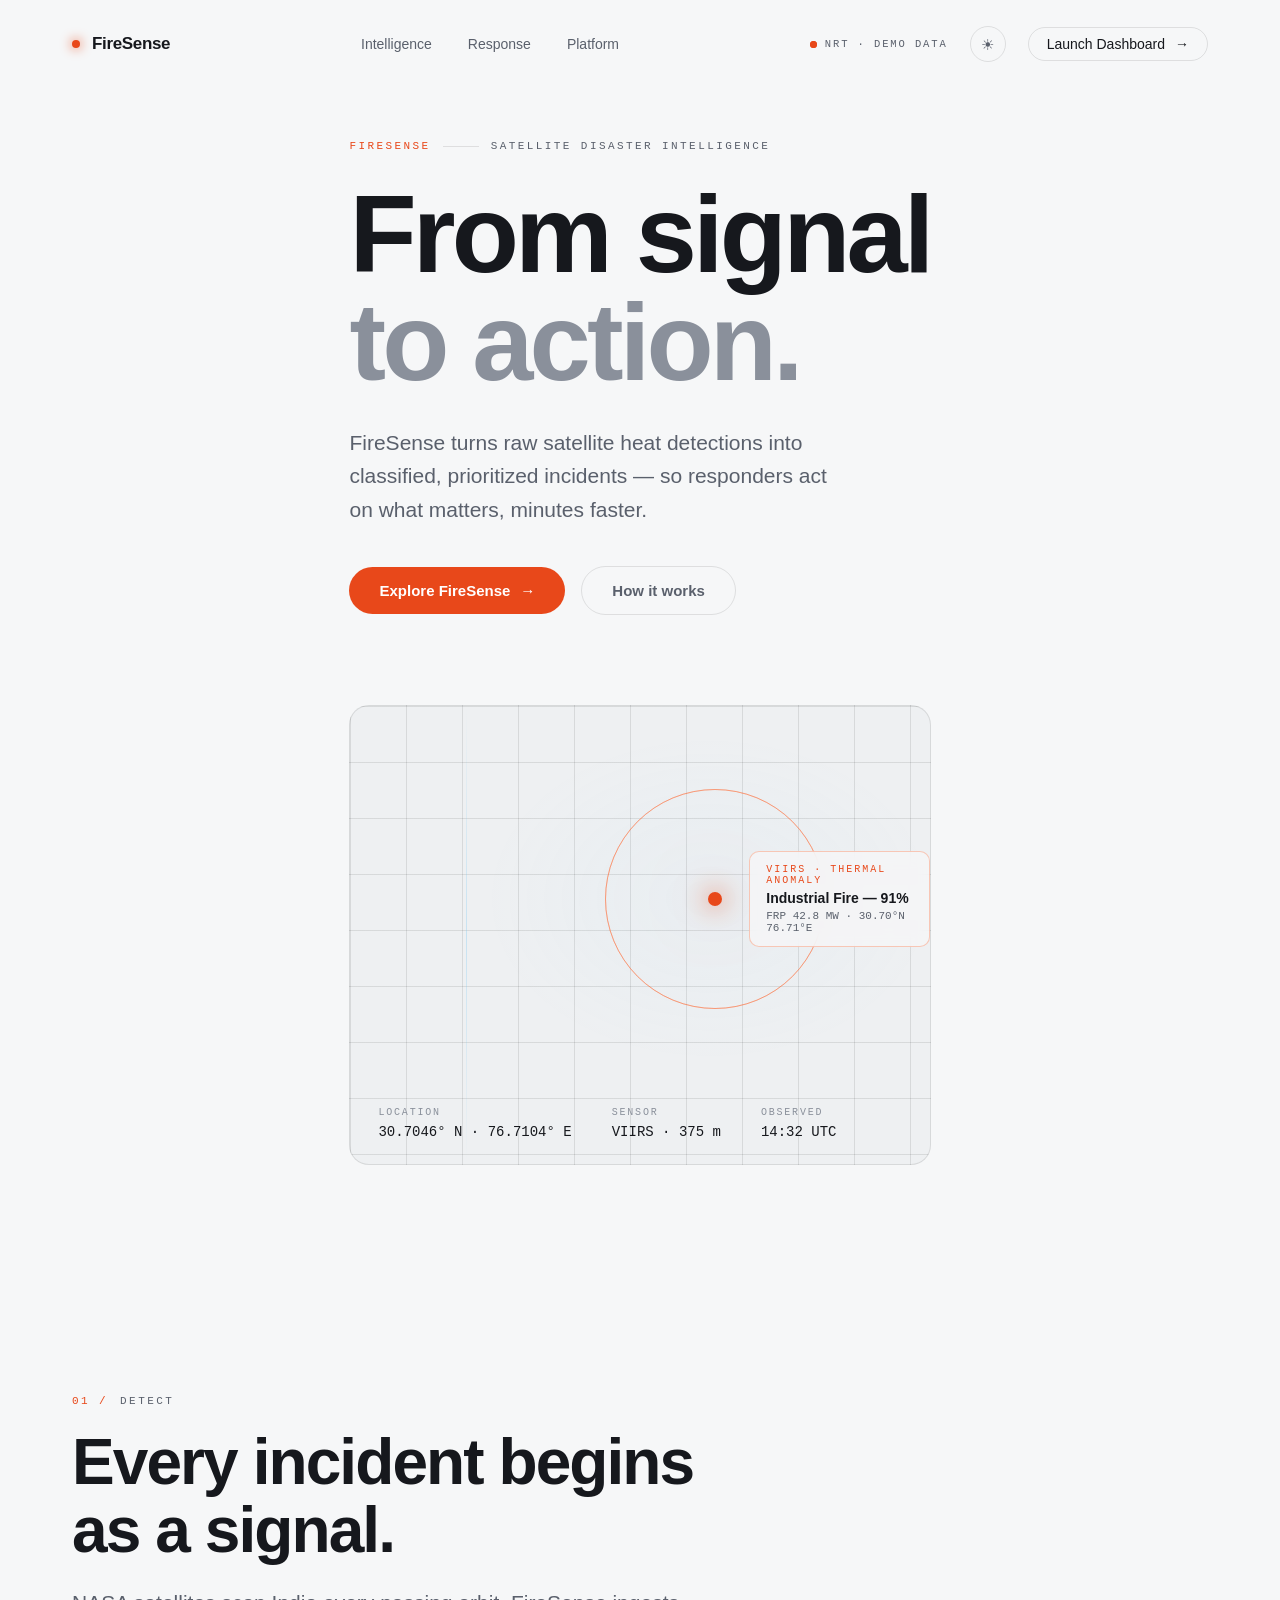
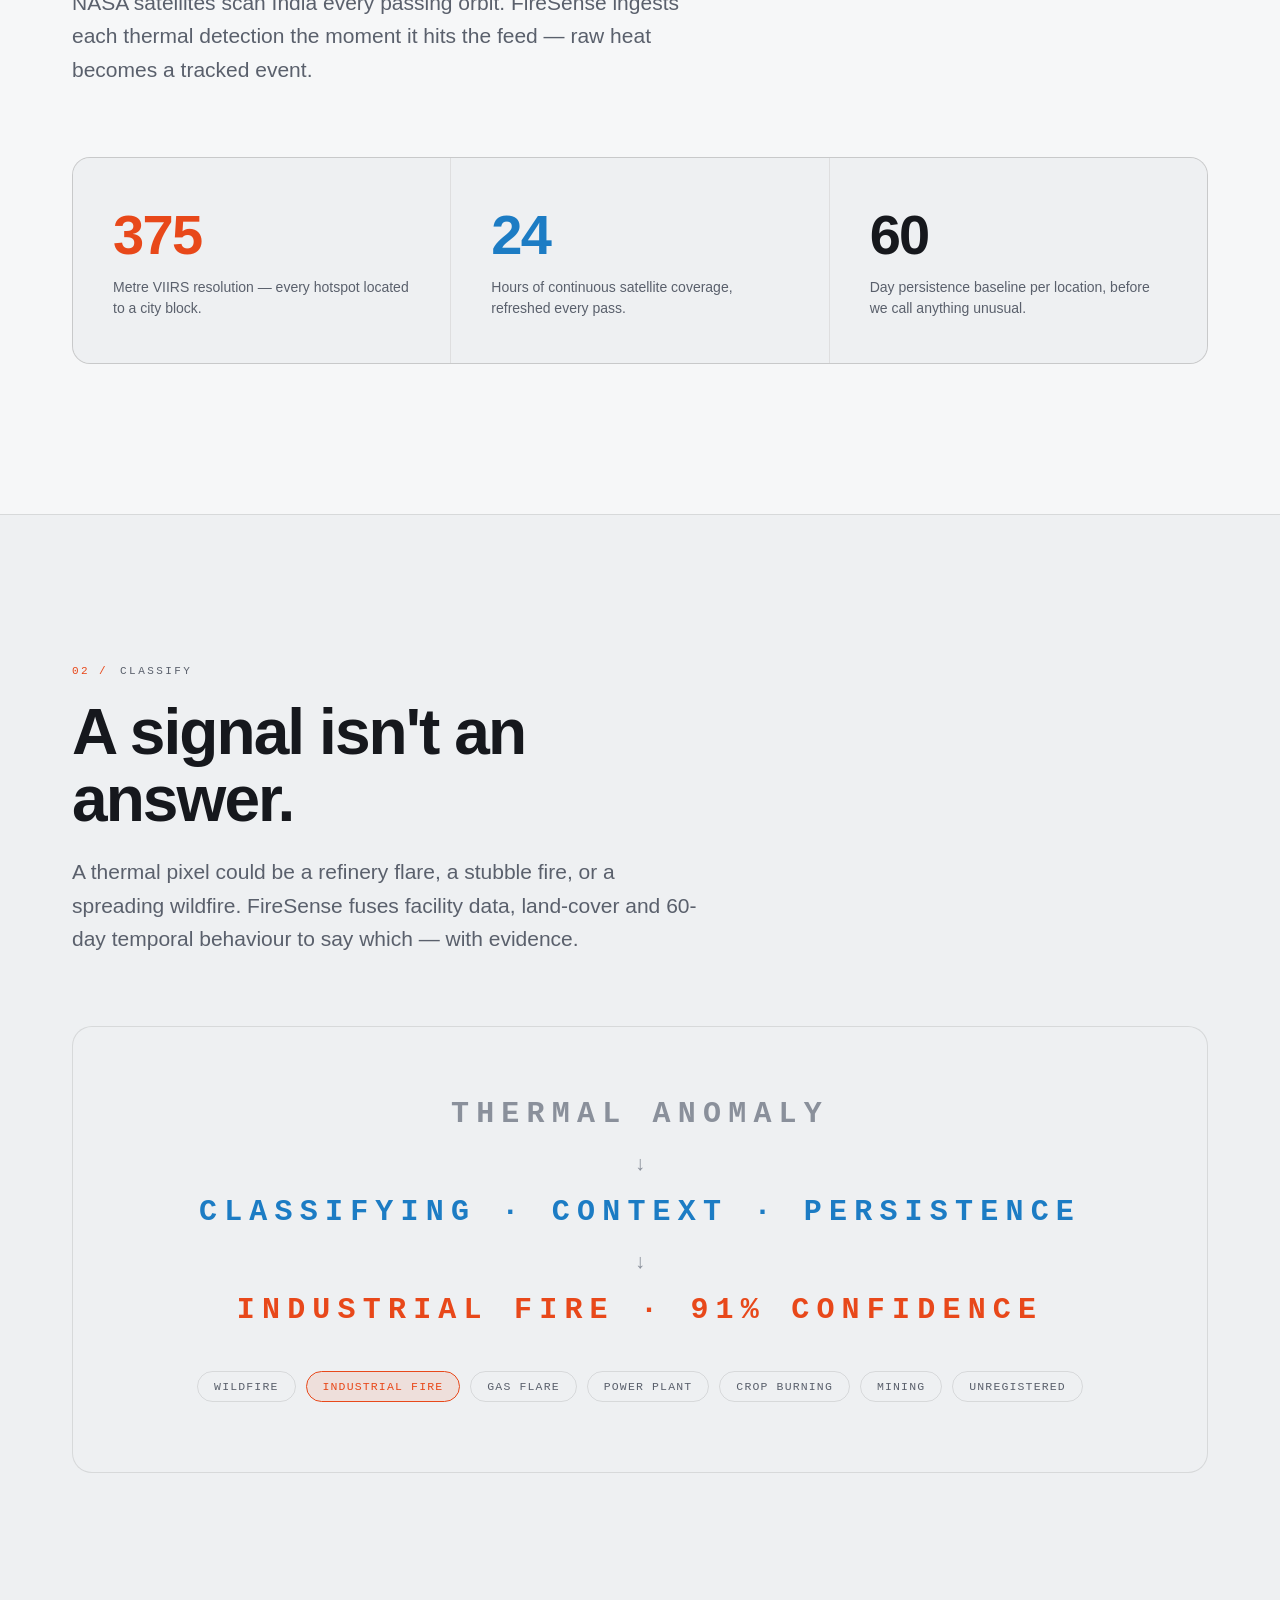
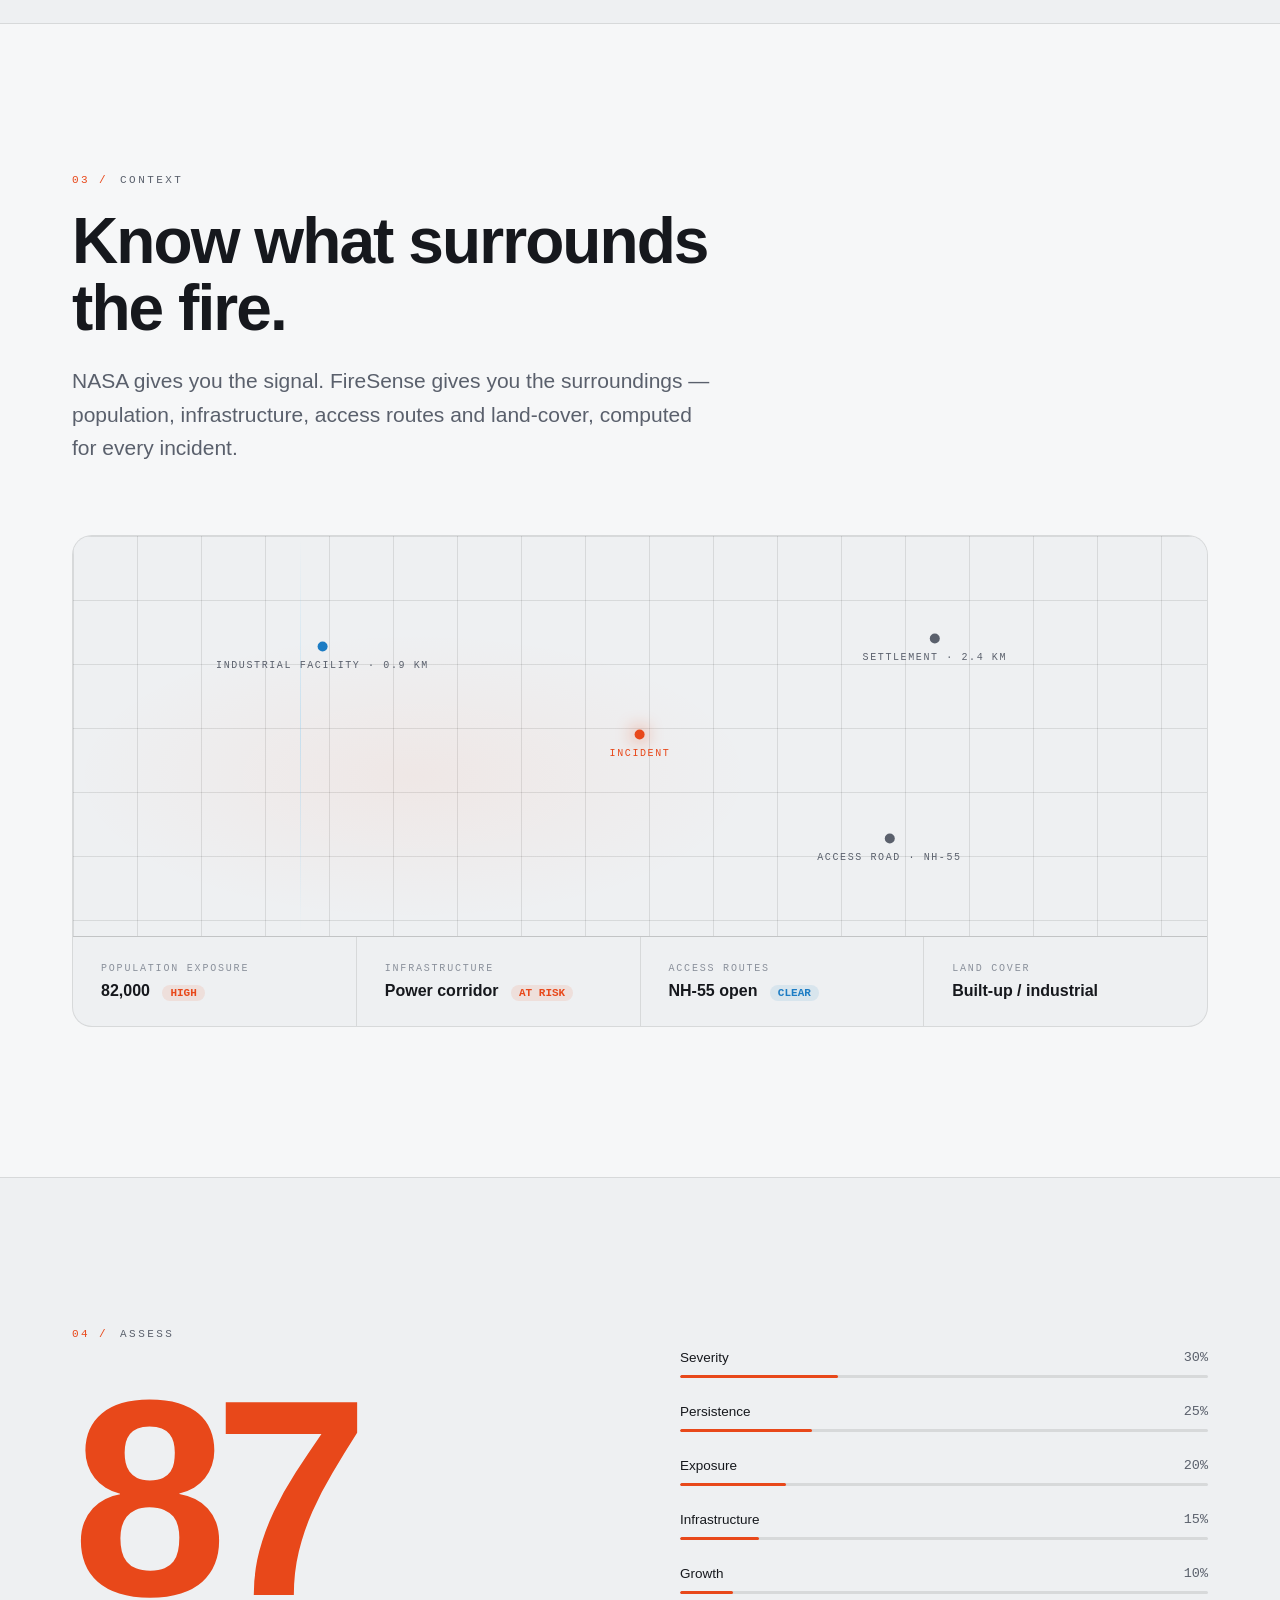
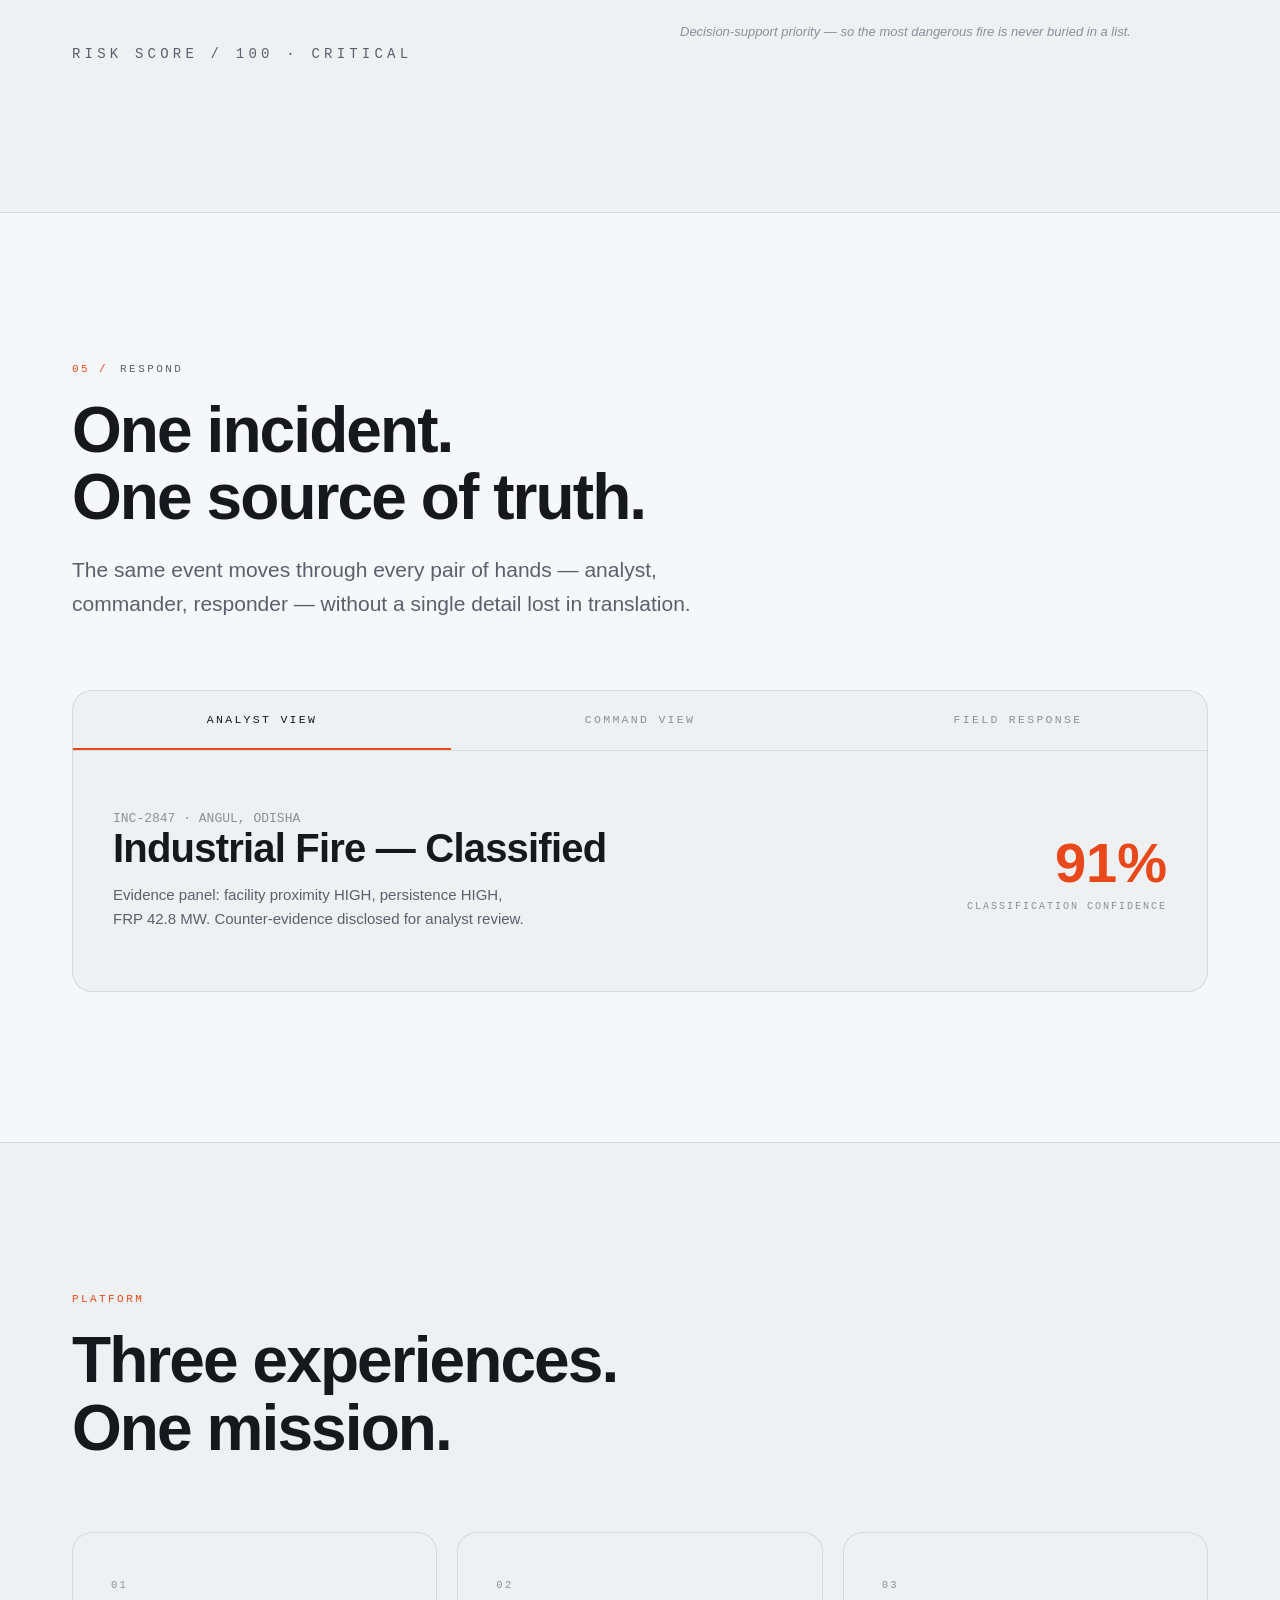
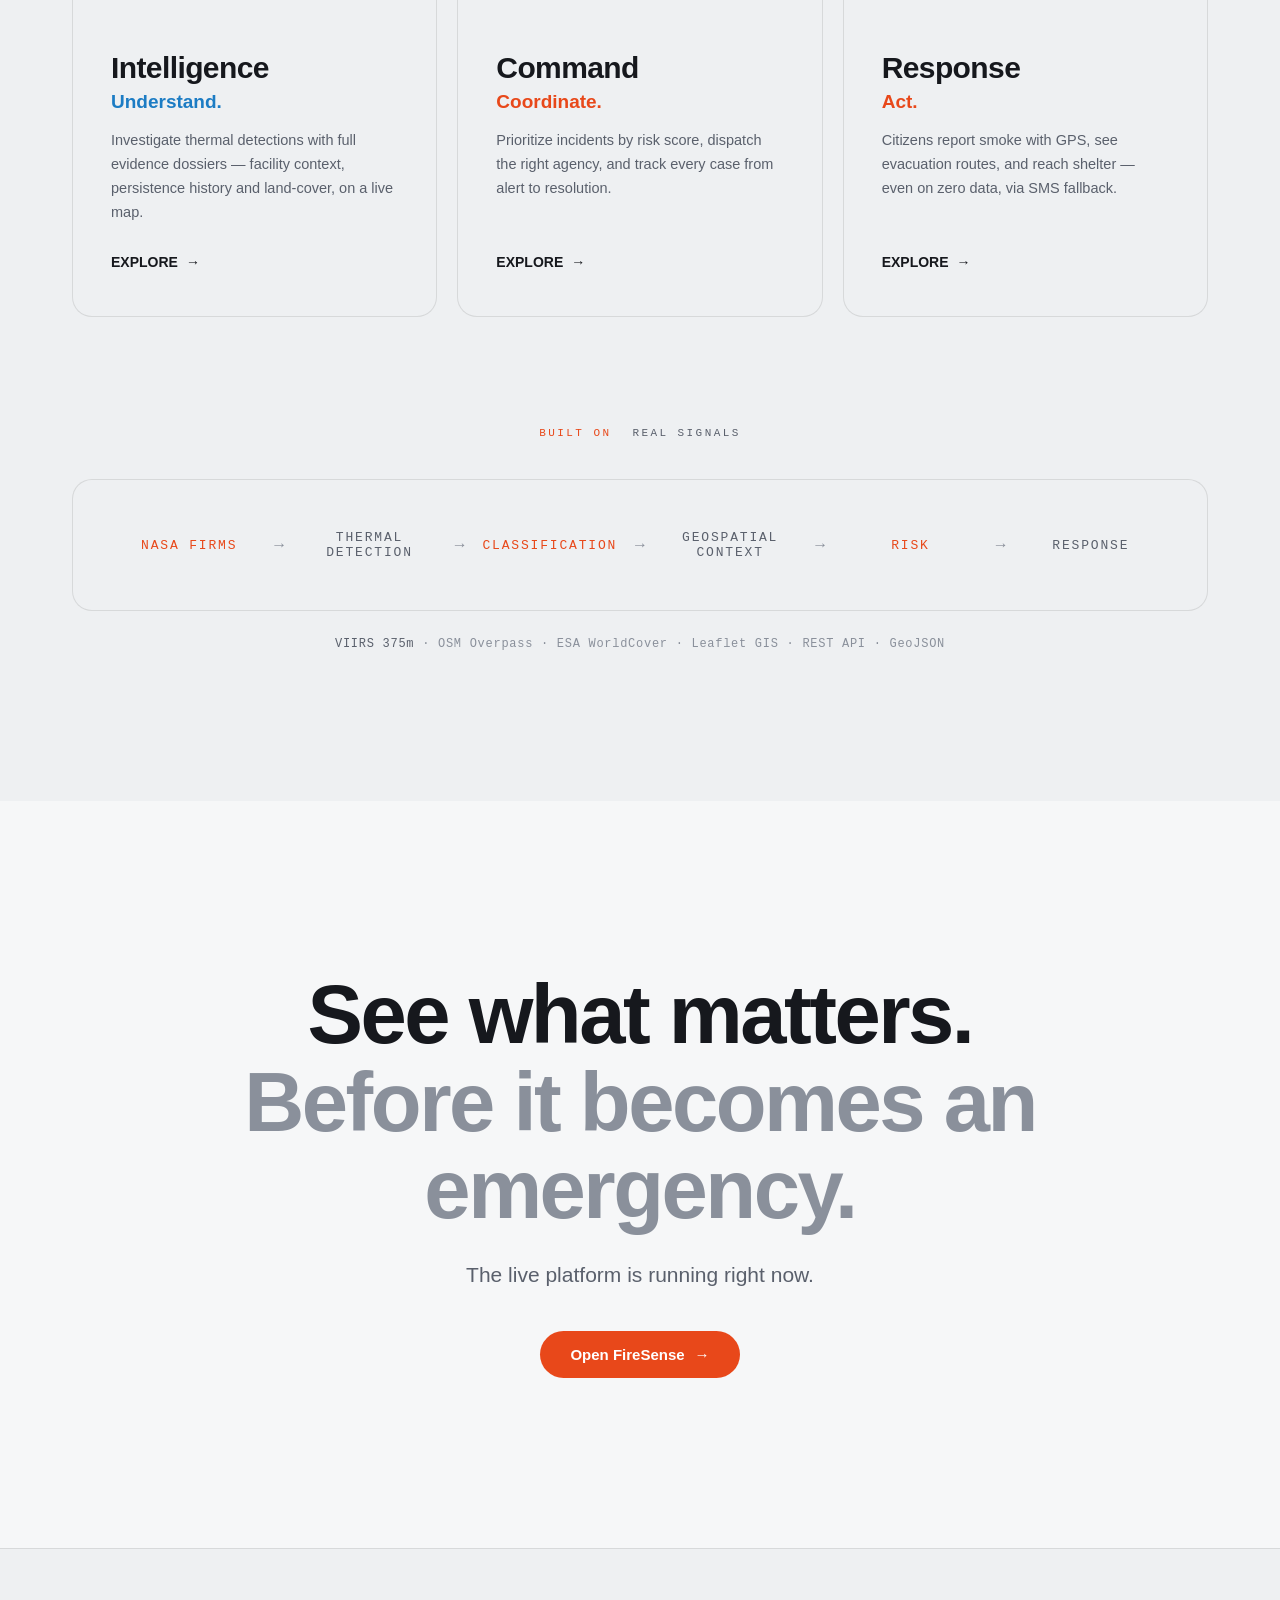
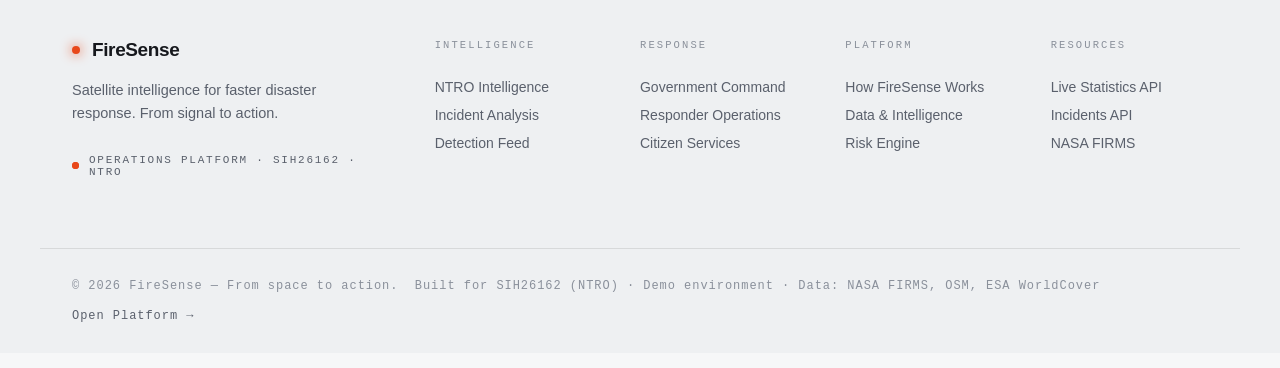
==== commit 46606b26: "revert: restore original landing page hero to cc1f709" ====
--- a/static/landing.html
+++ b/static/landing.html
@@ -78,14 +78,12 @@
 @media(max-width:820px){.nav-links,.status-chip{display:none}}
 
 /* ============ HERO ============ */
-.hero{min-height:100svh;display:flex;flex-direction:column;justify-content:center;position:relative;padding:120px 0 60px}
-.hero-container{position:relative;width:100%}
-.hero-content{max-width:580px;position:relative;z-index:2}
-.hero-eyebrow{margin-bottom:24px;animation:rise 1s var(--ease) both}
-.hero h1{font-size:clamp(46px,6vw,84px);animation:rise 1s .1s var(--ease) both}
+.hero{min-height:100svh;display:flex;flex-direction:column;justify-content:center;position:relative;padding:140px 0 80px}
+.hero-eyebrow{margin-bottom:28px;animation:rise 1s var(--ease) both}
+.hero h1{animation:rise 1s .1s var(--ease) both}
 .hero h1 .dim{color:var(--gray-2)}
-.hero-sub{margin-top:24px;max-width:480px;animation:rise 1s .22s var(--ease) both}
-.hero-actions{margin-top:34px;display:flex;gap:16px;align-items:center;animation:rise 1s .32s var(--ease) both}
+.hero-sub{margin-top:30px;max-width:480px;animation:rise 1s .22s var(--ease) both}
+.hero-actions{margin-top:40px;display:flex;gap:16px;align-items:center;animation:rise 1s .32s var(--ease) both}
 @keyframes rise{from{opacity:0;transform:translateY(26px)}to{opacity:1;transform:none}}
 @media (prefers-reduced-motion:reduce){.hero-eyebrow,.hero h1,.hero-sub,.hero-actions{animation:none;opacity:1}}
 
@@ -97,99 +95,31 @@
 .arrow{transition:transform .3s var(--ease)}
 .btn:hover .arrow,.link-arrow:hover .arrow{transform:translateX(4px)}
 
-/* hero detection visual — satellite intelligence HUD */
-.hero-visual{
-  margin-top:40px;position:relative;border:1px solid var(--line);border-radius:20px;
-  background:
-    radial-gradient(ellipse 65% 55% at 56% 44%, rgba(255,90,31,.09), transparent 70%),
-    radial-gradient(circle at 56% 20%, rgba(126,200,242,.06), transparent 50%),
-    linear-gradient(var(--line) 1px, transparent 1px),
-    linear-gradient(90deg, var(--line) 1px, transparent 1px),
-    var(--bg-2);
-  background-size:auto,auto,44px 44px,44px 44px,auto;
-  height:440px;overflow:hidden;animation:rise 1s .25s var(--ease) both;
-}
-html[data-theme="light"] .hero-visual{
-  background:
-    radial-gradient(ellipse 65% 55% at 56% 44%, rgba(232,72,26,.08), transparent 70%),
-    radial-gradient(circle at 56% 20%, rgba(28,124,196,.05), transparent 50%),
-    linear-gradient(var(--line) 1px, transparent 1px),
-    linear-gradient(90deg, var(--line) 1px, transparent 1px),
-    var(--panel);
-  background-size:auto,auto,44px 44px,44px 44px,auto;
-}
-/* Corner HUD ticks */
-.hero-visual::before{
-  content:"+";position:absolute;left:14px;top:12px;font-family:var(--mono);font-size:12px;color:var(--gray-2);opacity:.6;z-index:3;
-}
-.hero-visual::after{
-  content:"+";position:absolute;right:14px;top:12px;font-family:var(--mono);font-size:12px;color:var(--gray-2);opacity:.6;z-index:3;
-}
-
-@media (min-width: 1024px) {
-  .hero-container{display:flex;align-items:center;justify-content:space-between;gap:48px}
-  .hero-content{flex:1 1 520px;max-width:540px}
-  .hero-visual{flex:1 1 520px;max-width:540px;height:450px;margin-top:0}
-}
-@media (max-width: 1023px) and (min-width: 768px) {
-  .hero-visual{max-width:680px;height:380px;margin-top:44px}
-}
-@media (max-width: 767px) {
-  .hero{padding:90px 0 45px}
-  .hero-visual{height:300px;margin-top:28px}
-  .hv-tag{
-    left:56%;top:74%;transform:translate(-50%,0);
-    padding:6px 12px;border-radius:8px;text-align:center;
-  }
-  .hv-tag .t1{font-size:8.5px}
-  .hv-tag .t2{font-size:11.5px;margin-top:2px}
-  .hv-tag .t3{display:none}
-  .hv-meta{display:none}
-}
-
-.hv-crosshair{position:absolute;left:56%;top:44%;transform:translate(-50%,-50%)}
-/* terrain layer: topographic contours, opacity-only depth */
-.hv-terrain{position:absolute;inset:0;pointer-events:none;opacity:.6}
-html[data-theme="light"] .hv-terrain{opacity:.5}
-.hv-terrain path, .hv-terrain ellipse{fill:none;stroke:var(--gray-2);stroke-width:1;opacity:.16}
-.hv-terrain path.hot, .hv-terrain ellipse.hot{stroke:var(--fire);opacity:.35;stroke-width:1.2}
-
-/* satellite signal track: thin dashed descent from orbit to the hotspot */
-.hv-orbit{position:absolute;pointer-events:none}
-.hv-sat{position:absolute;width:8px;height:8px;border-radius:2px;background:var(--ice);transform:rotate(45deg);box-shadow:0 0 10px rgba(126,200,242,.7)}
-.hv-track{position:absolute;width:1px;background:repeating-linear-gradient(180deg,var(--ice) 0 4px,transparent 4px 10px);opacity:.45;animation:hvtrack 7s cubic-bezier(.16,1,.3,1) infinite}
-@keyframes hvtrack{0%{background-position-y:0}100%{background-position-y:40px}}
-.hv-orbit .olabel{position:absolute;font-family:var(--mono);font-size:9px;letter-spacing:.18em;color:var(--ice);white-space:nowrap;opacity:.85}
-
-/* refined thermal pulse: subtle point -> expanding ring -> fade -> repeat */
-.hv-glow{position:absolute;left:50%;top:50%;transform:translate(-50%,-50%);width:160px;height:160px;border-radius:50%;background:radial-gradient(circle,rgba(255,90,31,.22) 0%,rgba(255,90,31,.06) 50%,transparent 70%)}
-.hv-ring{position:absolute;left:50%;top:50%;transform:translate(-50%,-50%);width:220px;height:220px;border-radius:50%;border:1px solid rgba(255,90,31,.4);animation:hvring 6s cubic-bezier(.16,1,.3,1) infinite}
-.hv-ring.r2{animation-delay:3s}
-@keyframes hvring{0%{transform:translate(-50%,-50%) scale(.12);opacity:.85}70%{transform:translate(-50%,-50%) scale(1);opacity:0}100%{transform:translate(-50%,-50%) scale(1);opacity:0}}
-.hv-dot{position:absolute;left:50%;top:50%;transform:translate(-50%,-50%);width:12px;height:12px;border-radius:50%;background:var(--fire);box-shadow:0 0 18px var(--fire),0 0 40px rgba(255,90,31,.6);animation:hvblink 5s cubic-bezier(.16,1,.3,1) infinite}
-@keyframes hvblink{0%,100%{opacity:1;transform:translate(-50%,-50%) scale(1)}50%{opacity:.7;transform:translate(-50%,-50%) scale(.92)}}
-@media(max-width:820px){.hv-glow{width:110px;height:110px}.hv-ring{width:140px;height:140px}}
-
-.hv-tag{position:absolute;left:calc(56% + 28px);top:44%;transform:translateY(-50%);background:var(--nav-bg);backdrop-filter:blur(10px);-webkit-backdrop-filter:blur(10px);border:1px solid rgba(255,90,31,.35);border-radius:10px;padding:10px 14px;box-shadow:0 12px 30px -6px rgba(0,0,0,.45);animation:tagin .8s .35s var(--ease) both}
-html[data-theme="light"] .hv-tag{background:rgba(255,255,255,.92);border-color:rgba(232,72,26,.3);box-shadow:0 8px 24px -4px rgba(0,0,0,.1)}
-@keyframes tagin{from{opacity:0;transform:translateY(-50%) translateX(-6px)}to{opacity:1;transform:translateY(-50%)}}
-.hv-tag .t1{font-family:var(--mono);font-size:9.5px;letter-spacing:.18em;color:var(--fire);font-weight:600}
-.hv-tag .t2{font-size:13px;font-weight:650;margin-top:3px;color:var(--white)}
-.hv-tag .t3{font-family:var(--mono);font-size:10.5px;color:var(--gray);margin-top:3px}
-
-.hv-meta{position:absolute;left:24px;bottom:18px;display:flex;gap:32px}
-.hv-meta div{animation:rise .8s .5s var(--ease) both}
-.hv-meta .k{font-family:var(--mono);font-size:9.5px;letter-spacing:.18em;color:var(--gray-2);margin-bottom:4px}
-.hv-meta .v{font-family:var(--mono);font-size:12.5px;color:var(--white)}
-
-.hv-scan{position:absolute;top:0;bottom:0;width:1px;background:linear-gradient(180deg,transparent,rgba(126,200,242,.3),transparent);left:15%;animation:scan 10s linear infinite}
-@keyframes scan{0%{left:6%}50%{left:94%}100%{left:6%}}
-
-@media (prefers-reduced-motion:reduce){
-  .hv-ring,.hv-scan,.hv-track,.hv-dot{animation:none;opacity:.35}
-  .hv-tag,.hv-meta div{animation:none;opacity:1}
-  .hv-glow{opacity:.6}
-}
+/* hero detection visual */
+.hero-visual{margin-top:90px;position:relative;border:1px solid var(--line);border-radius:20px;background:
+  radial-gradient(ellipse 60% 55% at 62% 42%, rgba(126,200,242,.05), transparent 65%),
+  linear-gradient(var(--line) 1px, transparent 1px),
+  linear-gradient(90deg, var(--line) 1px, transparent 1px),
+  var(--bg-2);
+  background-size:auto,56px 56px,56px 56px,auto;
+  height:min(52vh,460px);overflow:hidden;animation:rise 1.2s .45s var(--ease) both}
+.hv-crosshair{position:absolute;left:63%;top:42%;transform:translate(-50%,-50%)}
+.hv-ring{position:absolute;left:50%;top:50%;transform:translate(-50%,-50%);width:220px;height:220px;border-radius:50%;border:1px solid rgba(255,90,31,.35);animation:hvring 4s var(--ease) infinite}
+@keyframes hvring{0%{transform:translate(-50%,-50%) scale(.25);opacity:1}80%{transform:translate(-50%,-50%) scale(1);opacity:0}100%{opacity:0}}
+.hv-dot{position:absolute;left:50%;top:50%;transform:translate(-50%,-50%);width:14px;height:14px;border-radius:50%;background:var(--fire);box-shadow:0 0 24px var(--fire),0 0 60px rgba(255,90,31,.5);animation:hvblink 4s var(--ease) infinite}
+@keyframes hvblink{0%,100%{opacity:1}50%{opacity:.65}}
+.hv-tag{position:absolute;left:calc(63% + 34px);top:42%;transform:translateY(-50%);background:var(--nav-bg);backdrop-filter:blur(8px);border:1px solid rgba(255,90,31,.3);border-radius:10px;padding:12px 16px;animation:tagin 1s 1.4s var(--ease) both}
+@keyframes tagin{from{opacity:0;transform:translateY(-50%) translateX(-8px)}to{opacity:1;transform:translateY(-50%)}}
+.hv-tag .t1{font-family:var(--mono);font-size:10px;letter-spacing:.2em;color:var(--fire)}
+.hv-tag .t2{font-size:14px;font-weight:650;margin-top:4px}
+.hv-tag .t3{font-family:var(--mono);font-size:11px;color:var(--gray);margin-top:4px}
+.hv-meta{position:absolute;left:28px;bottom:24px;display:flex;gap:40px}
+.hv-meta div{animation:rise .9s 1.9s var(--ease) both}
+.hv-meta .k{font-family:var(--mono);font-size:10px;letter-spacing:.18em;color:var(--gray-2);margin-bottom:6px}
+.hv-meta .v{font-family:var(--mono);font-size:14px;color:var(--white)}
+.hv-scan{position:absolute;top:0;bottom:0;width:1px;background:linear-gradient(180deg,transparent,rgba(126,200,242,.35),transparent);left:20%;animation:scan 9s linear infinite}
+@keyframes scan{0%{left:8%}50%{left:88%}100%{left:8%}}
+@media (prefers-reduced-motion:reduce){.hv-ring,.hv-scan{animation:none;opacity:.35}.hv-tag,.hv-meta div{animation:none;opacity:1}}
 
 /* ============ SECTIONS ============ */
 section{padding:150px 0}
@@ -341,40 +271,20 @@
 
 <!-- HERO -->
 <header class="hero">
-  <div class="container hero-container">
-    <div class="hero-content">
-      <div class="hero-eyebrow kicker"><span class="idx">FIRESENSE</span><span style="width:36px;height:1px;background:var(--line)"></span><span>SATELLITE DISASTER INTELLIGENCE</span></div>
-      <h1>From signal<br><span class="dim">to action.</span></h1>
-      <p class="body-lg hero-sub">FireSense turns raw satellite heat detections into classified, prioritized incidents — so responders act on what matters, minutes faster.</p>
-      <div class="hero-actions">
-        <a class="btn btn-primary" href="/app">Explore FireSense <span class="arrow">→</span></a>
-        <a class="btn btn-ghost" href="#detect">How it works</a>
-      </div>
+  <div class="container">
+    <div class="hero-eyebrow kicker"><span class="idx">FIRESENSE</span><span style="width:36px;height:1px;background:var(--line)"></span><span>SATELLITE DISASTER INTELLIGENCE</span></div>
+    <h1>From signal<br><span class="dim">to action.</span></h1>
+    <p class="body-lg hero-sub">FireSense turns raw satellite heat detections into classified, prioritized incidents — so responders act on what matters, minutes faster.</p>
+    <div class="hero-actions">
+      <a class="btn btn-primary" href="/app">Explore FireSense <span class="arrow">→</span></a>
+      <a class="btn btn-ghost" href="#detect">How it works</a>
     </div>
 
     <div class="hero-visual" aria-hidden="true">
-      <svg class="hv-terrain" viewBox="0 0 1200 460" preserveAspectRatio="xMidYMid slice">
-        <path d="M-20,340 C160,300 300,360 460,330 C640,296 760,352 940,316 C1060,292 1150,320 1220,300"/>
-        <path d="M-20,380 C180,340 320,400 500,368 C680,336 800,390 980,352 C1090,330 1160,352 1220,336"/>
-        <path d="M-20,420 C200,384 340,440 540,404 C720,372 840,428 1020,392 C1120,372 1170,392 1220,380"/>
-        <path d="M-20,290 C150,258 290,312 450,282 C630,250 750,304 930,268"/>
-        <path d="M520,392 C600,360 690,404 780,372 C860,344 900,376 960,360" class="hot"/>
-        <path d="M60,250 C140,224 220,262 300,240" />
-        <path d="M840,210 C920,190 1000,222 1080,200" />
-        <ellipse cx="672" cy="202" rx="72" ry="42" class="hot" />
-        <ellipse cx="672" cy="202" rx="148" ry="86" />
-        <ellipse cx="672" cy="202" rx="230" ry="132" />
-      </svg>
       <div class="hv-scan"></div>
-      <div class="hv-orbit" style="left:56%;top:0;width:1px;height:44%">
-        <div class="hv-sat" style="left:-4px;top:12px"></div>
-        <div class="olabel" style="left:12px;top:10px">SUOMI NPP &middot; 824 km LEO</div>
-        <div class="hv-track" style="left:0;top:24px;height:calc(100% - 24px)"></div>
-      </div>
       <div class="hv-crosshair">
-        <div class="hv-glow"></div>
         <div class="hv-ring"></div>
-        <div class="hv-ring r2"></div>
+        <div class="hv-ring"></div>
         <div class="hv-dot"></div>
       </div>
       <div class="hv-tag">
@@ -385,7 +295,7 @@
       <div class="hv-meta">
         <div><div class="k">LOCATION</div><div class="v">30.7046° N · 76.7104° E</div></div>
         <div><div class="k">SENSOR</div><div class="v">VIIRS · 375 m</div></div>
-        <div><div class="k">OBSERVED</div><div class="v">14:32 UTC · NRT</div></div>
+        <div><div class="k">OBSERVED</div><div class="v">14:32 UTC</div></div>
       </div>
     </div>
   </div>
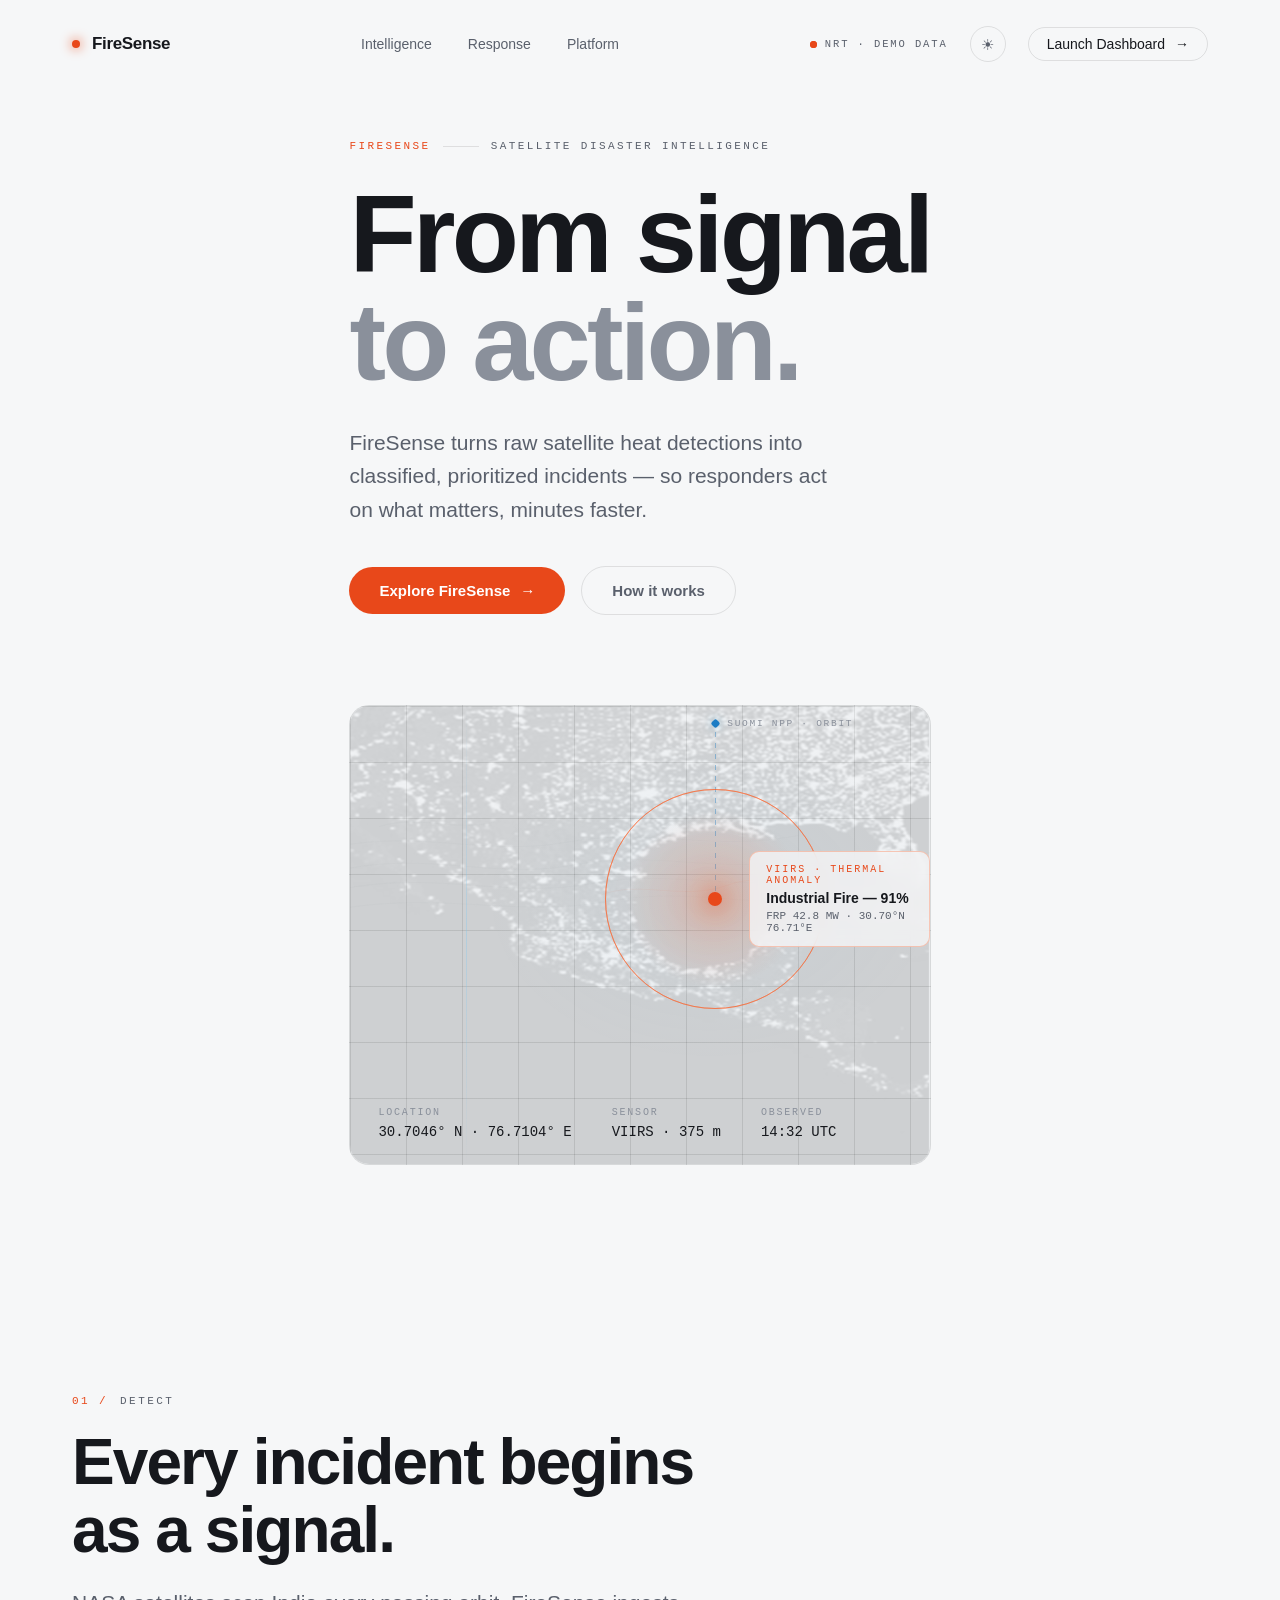
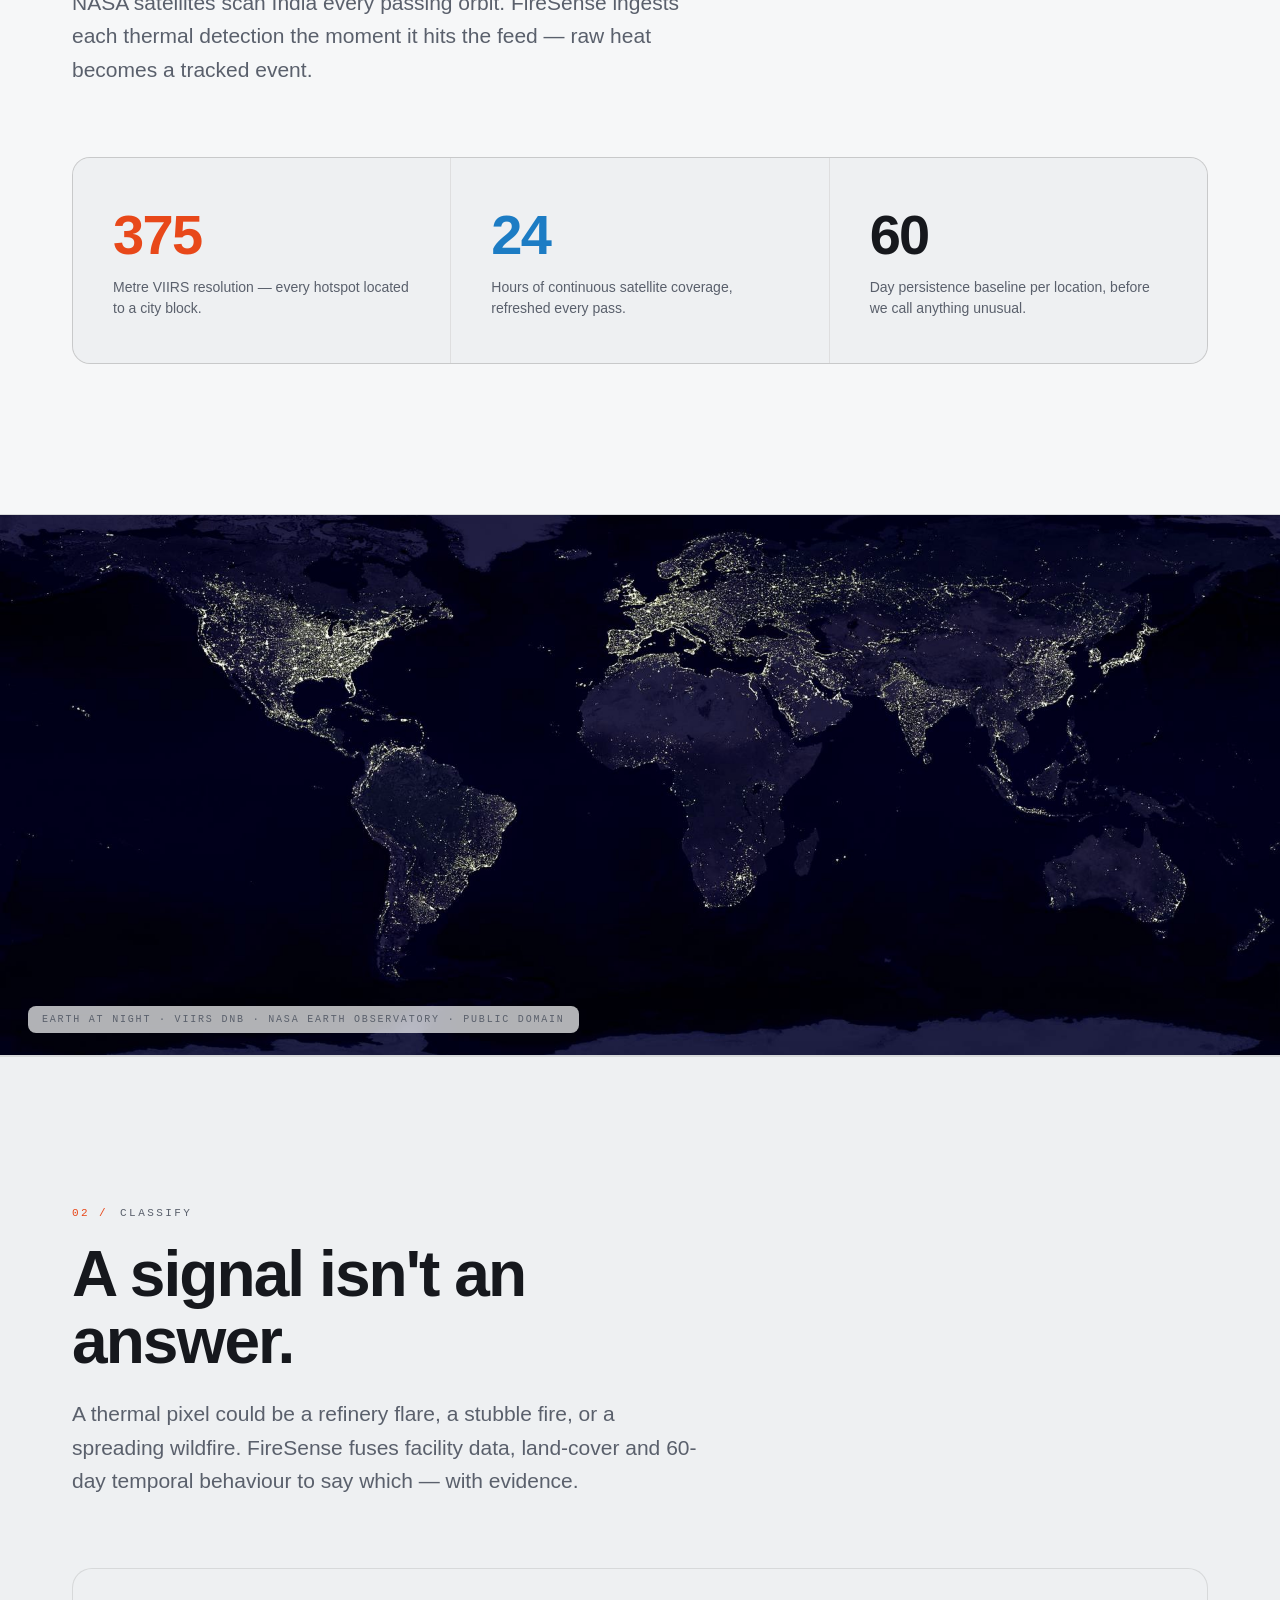
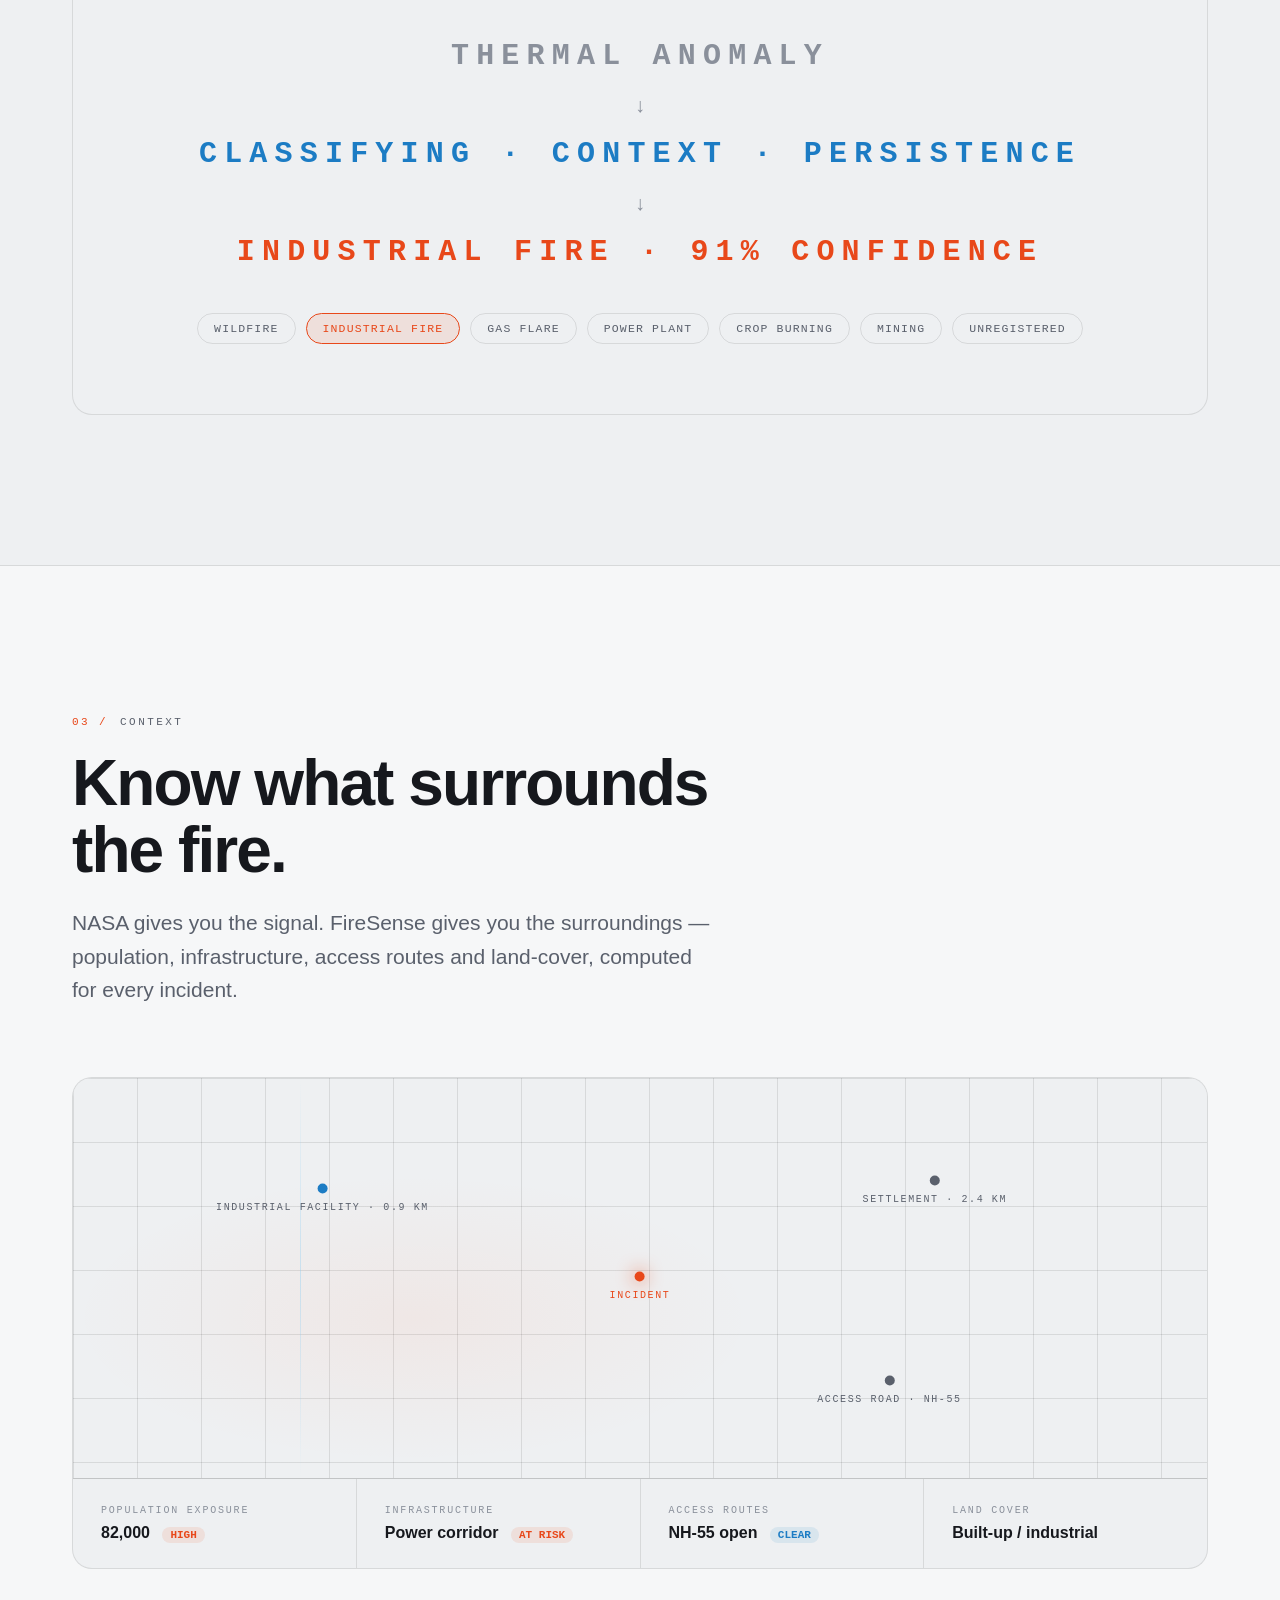
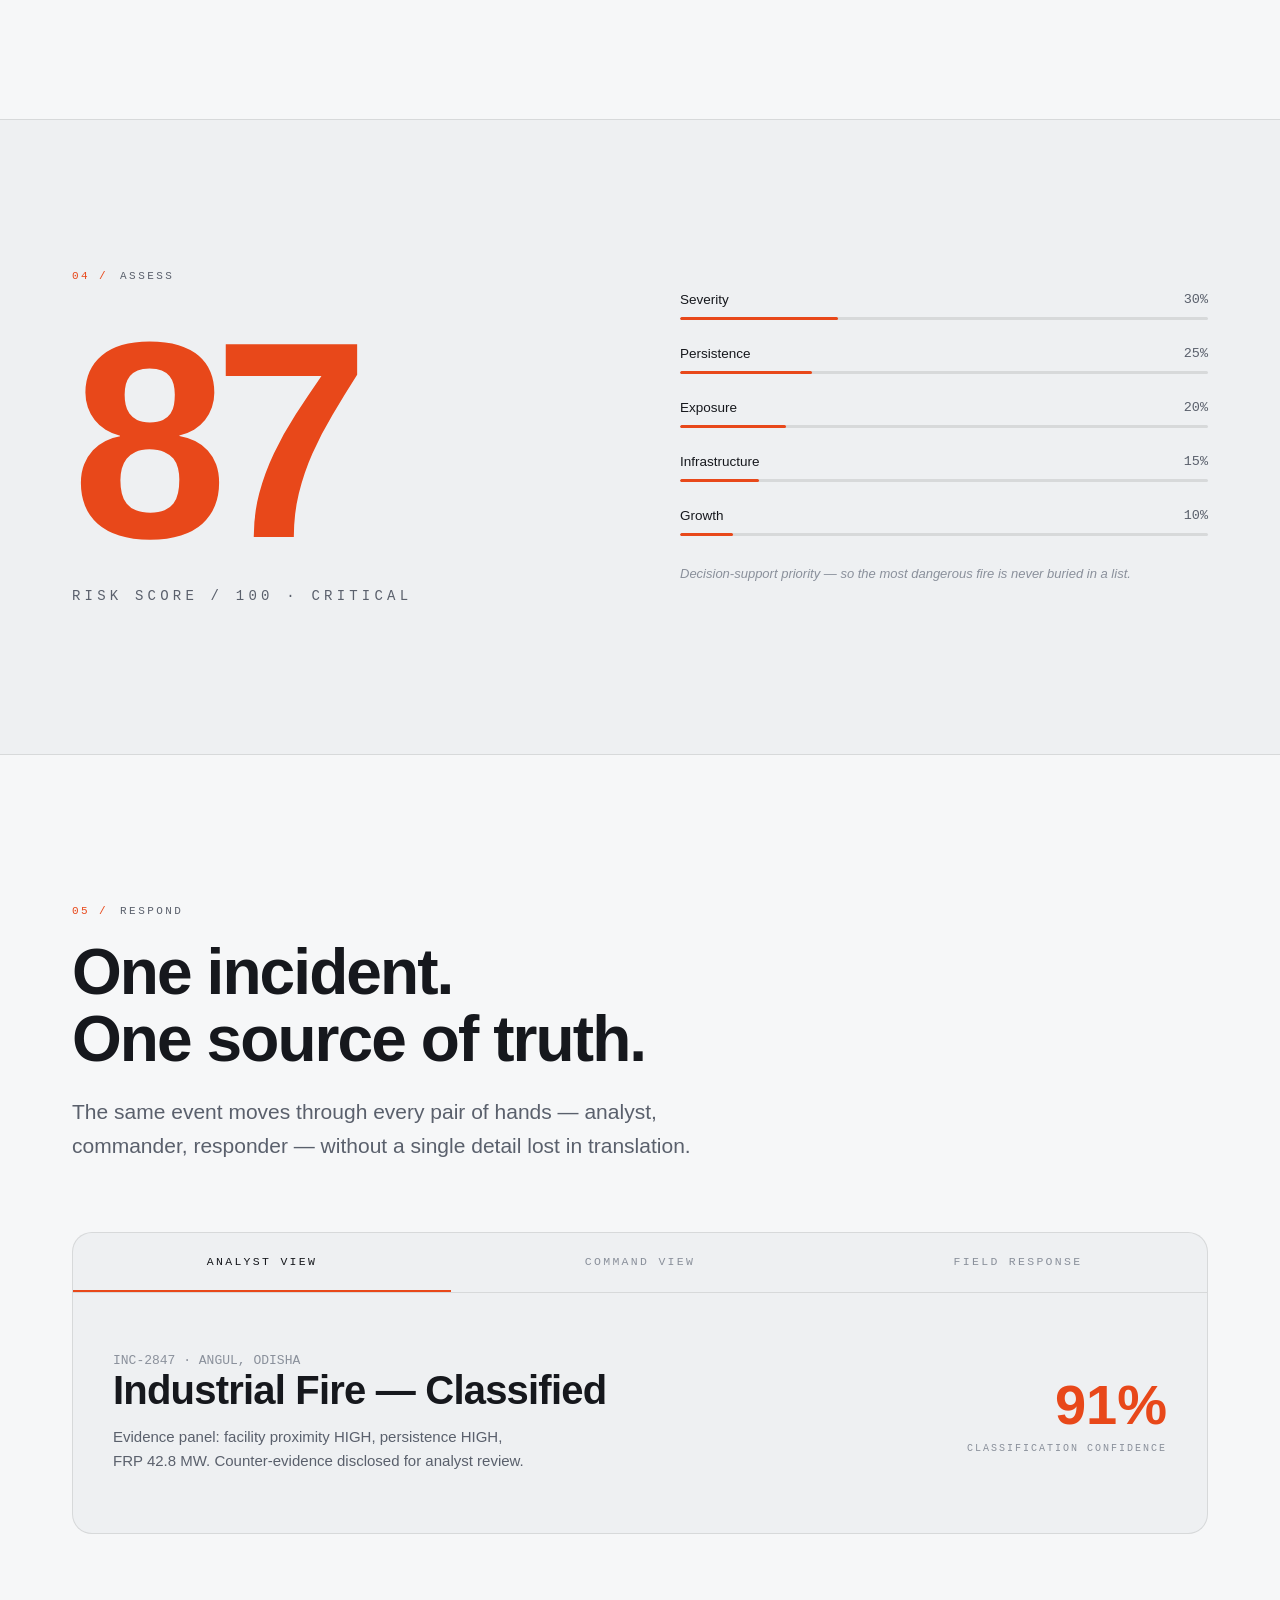
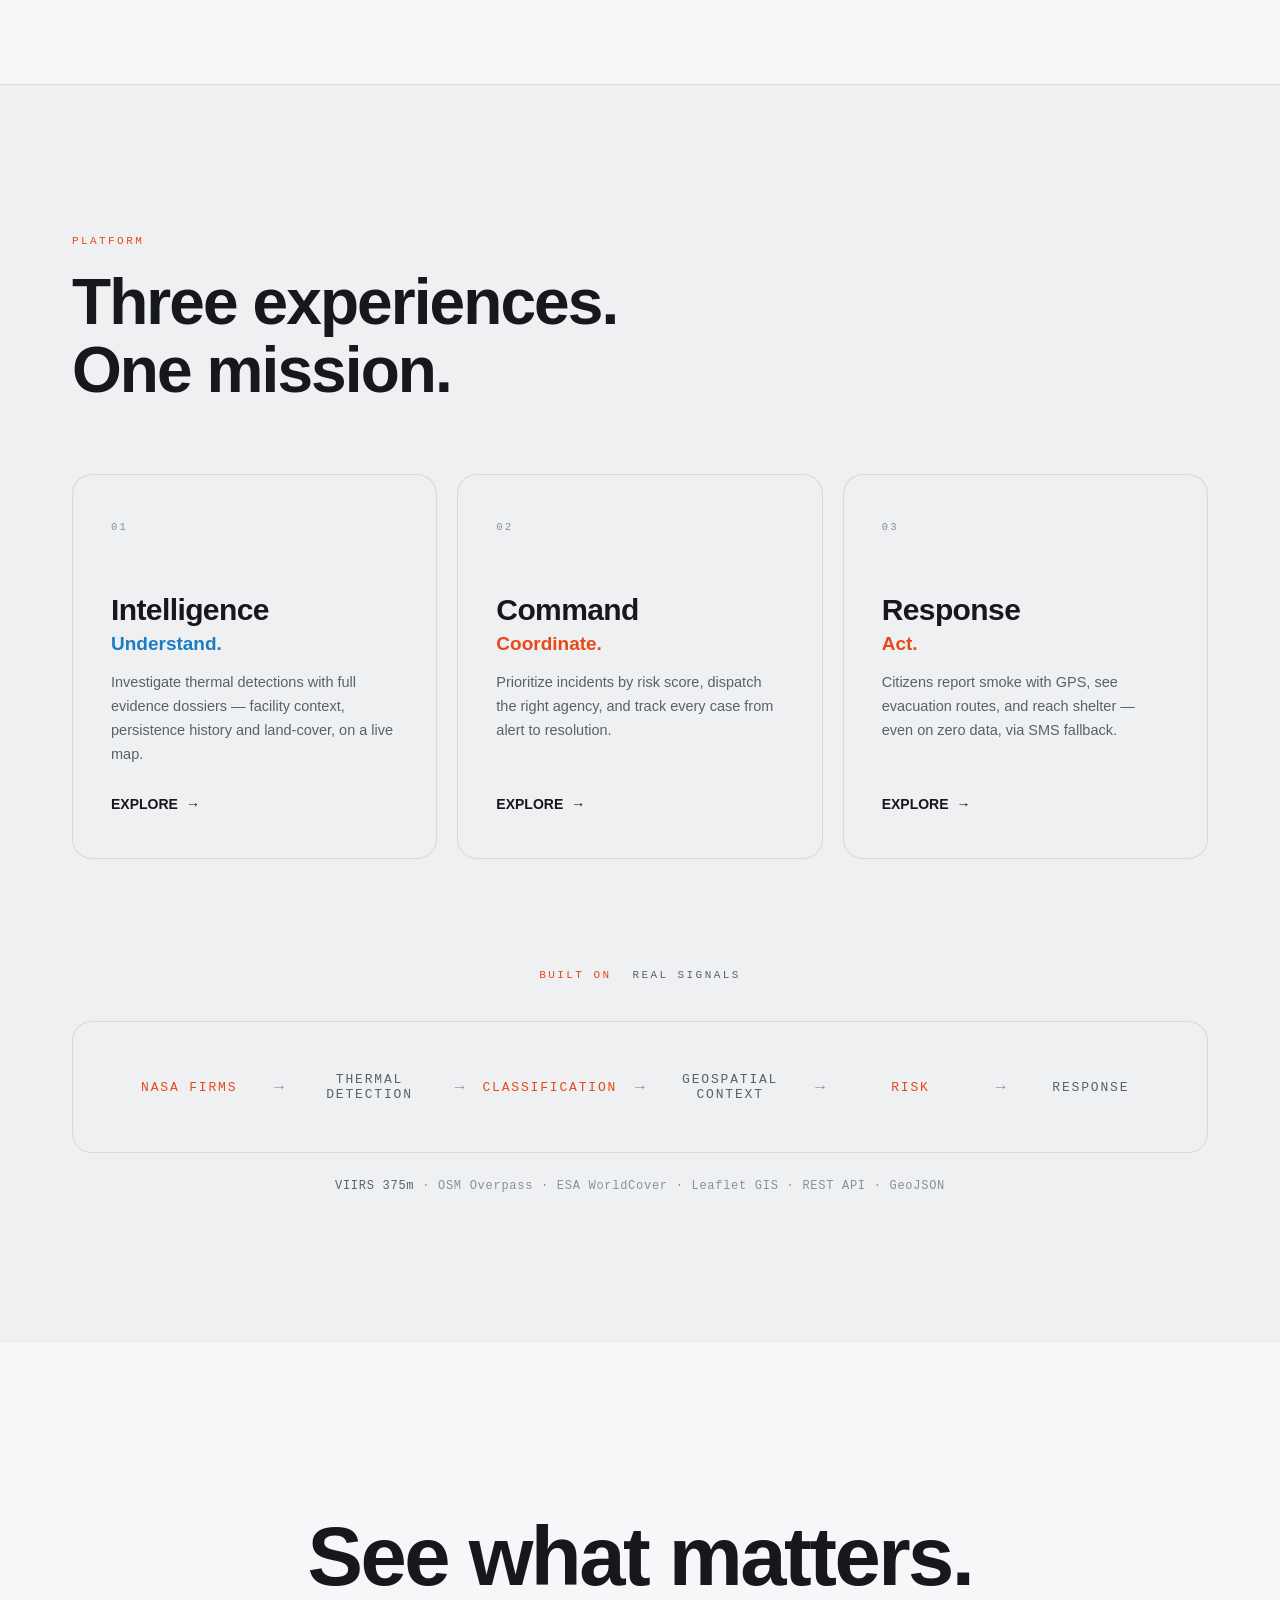
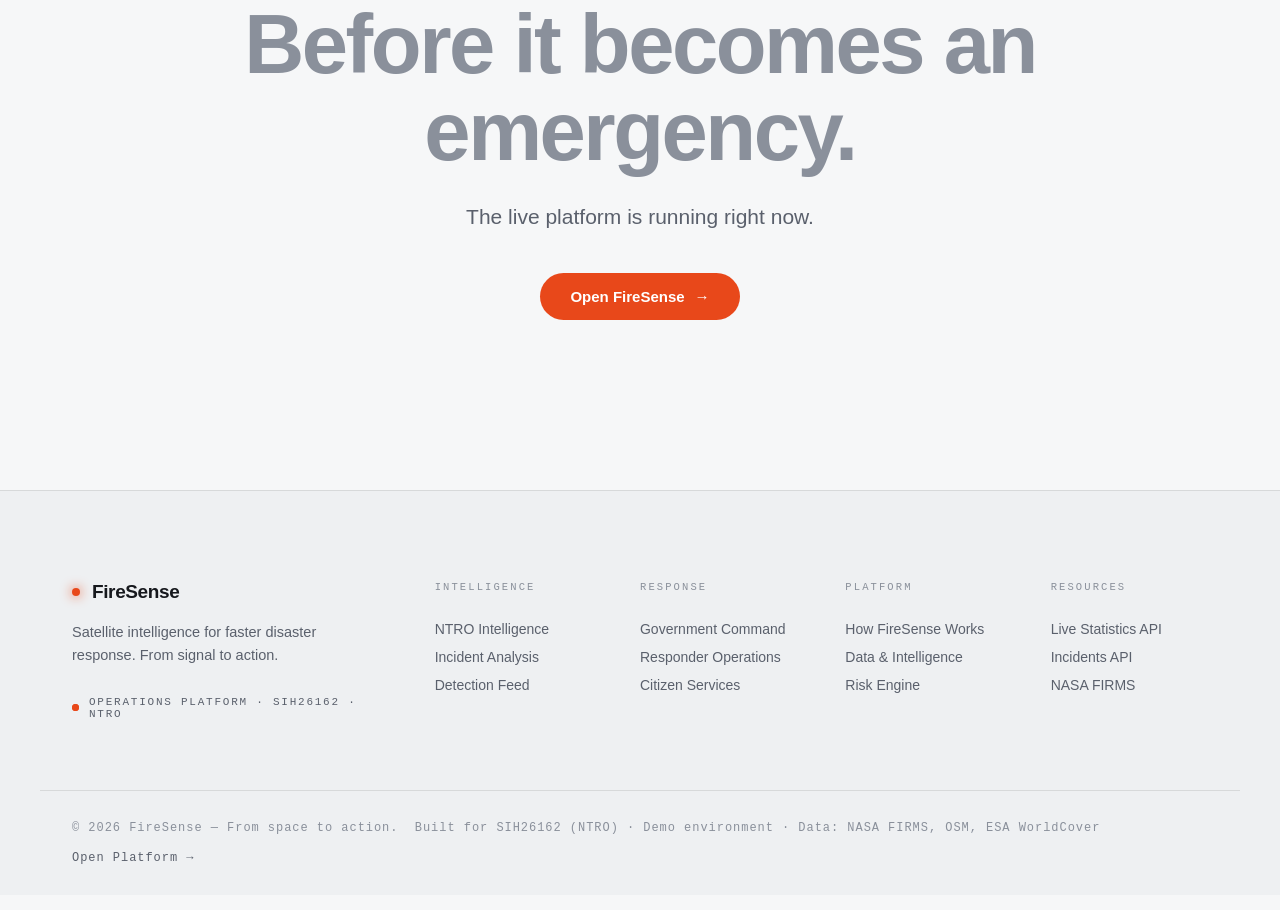
==== commit 48881af6: "feat: cinematic media pass — NASA night-imagery hero layer + Earth-at-night editorial moment (public" ====
--- a/static/landing.html
+++ b/static/landing.html
@@ -104,10 +104,37 @@
   background-size:auto,56px 56px,56px 56px,auto;
   height:min(52vh,460px);overflow:hidden;animation:rise 1.2s .45s var(--ease) both}
 .hv-crosshair{position:absolute;left:63%;top:42%;transform:translate(-50%,-50%)}
-.hv-ring{position:absolute;left:50%;top:50%;transform:translate(-50%,-50%);width:220px;height:220px;border-radius:50%;border:1px solid rgba(255,90,31,.35);animation:hvring 4s var(--ease) infinite}
-@keyframes hvring{0%{transform:translate(-50%,-50%) scale(.25);opacity:1}80%{transform:translate(-50%,-50%) scale(1);opacity:0}100%{opacity:0}}
-.hv-dot{position:absolute;left:50%;top:50%;transform:translate(-50%,-50%);width:14px;height:14px;border-radius:50%;background:var(--fire);box-shadow:0 0 24px var(--fire),0 0 60px rgba(255,90,31,.5);animation:hvblink 4s var(--ease) infinite}
-@keyframes hvblink{0%,100%{opacity:1}50%{opacity:.65}}
+/* cinematic media layer: NASA Black Marble night imagery (public domain) */
+.hv-media{position:absolute;inset:0;background:url('/assets/media/hero_india_night.jpg') center 42%/cover no-repeat;opacity:.20;mix-blend-mode:screen;animation:hvdrift 44s ease-in-out infinite alternate;will-change:transform}
+html[data-theme="light"] .hv-media{opacity:.14;mix-blend-mode:luminosity}
+@keyframes hvdrift{from{transform:scale(1)}to{transform:scale(1.07) translateY(-6px)}}
+@media (prefers-reduced-motion:reduce){.hv-media{animation:none}}
+/* terrain contours: opacity-only depth */
+.hv-terrain{position:absolute;inset:0;pointer-events:none;opacity:.55}
+html[data-theme="light"] .hv-terrain{opacity:.5}
+.hv-terrain path{fill:none;stroke:var(--gray-2);stroke-width:1;opacity:.14}
+.hv-terrain path.hot{stroke:var(--fire);opacity:.16}
+/* satellite signal track */
+.hv-orbit{position:absolute;pointer-events:none}
+.hv-sat{position:absolute;width:7px;height:7px;border-radius:2px;background:var(--ice);transform:rotate(45deg);box-shadow:0 0 10px rgba(126,200,242,.6)}
+.hv-track{position:absolute;width:1px;background:repeating-linear-gradient(180deg,var(--ice) 0 5px,transparent 5px 11px);opacity:.4;animation:hvtrack 7s cubic-bezier(.16,1,.3,1) infinite}
+@keyframes hvtrack{0%{background-position-y:0}100%{background-position-y:44px}}
+.hv-orbit .olabel{position:absolute;font-family:var(--mono);font-size:9.5px;letter-spacing:.18em;color:var(--gray-2);white-space:nowrap}
+.hv-glow{position:absolute;left:50%;top:50%;transform:translate(-50%,-50%);width:180px;height:180px;border-radius:50%;background:radial-gradient(circle,rgba(255,90,31,.22) 0%,rgba(255,90,31,.07) 45%,transparent 70%)}
+.hv-ring{position:absolute;left:50%;top:50%;transform:translate(-50%,-50%);width:220px;height:220px;border-radius:50%;border:1px solid rgba(255,90,31,.35);animation:hvring 5s cubic-bezier(.16,1,.3,1) infinite}
+.hv-ring.r2{animation-delay:2.5s}
+@keyframes hvring{0%{transform:translate(-50%,-50%) scale(.22);opacity:.9}75%{transform:translate(-50%,-50%) scale(1);opacity:0}100%{transform:translate(-50%,-50%) scale(1);opacity:0}}
+.hv-dot{position:absolute;left:50%;top:50%;transform:translate(-50%,-50%);width:14px;height:14px;border-radius:50%;background:var(--fire);box-shadow:0 0 24px var(--fire),0 0 60px rgba(255,90,31,.5);animation:hvblink 5s cubic-bezier(.16,1,.3,1) infinite}
+@keyframes hvblink{0%,100%{opacity:1}50%{opacity:.6}}
+@media(max-width:820px){.hv-glow{width:120px;height:120px}.hv-ring{width:150px;height:150px}.hv-orbit{display:none}}
+/* editorial full-width media moment */
+.editorial{position:relative;overflow:hidden;border-top:1px solid var(--line);border-bottom:1px solid var(--line);background:var(--bg-2)}
+.editorial img{display:block;width:100%;height:min(62vh,540px);object-fit:cover;transform:scale(1.06);transition:transform 2.4s var(--ease);filter:saturate(.85)}
+.editorial.in img{transform:scale(1)}
+.editorial .ed-cap{position:absolute;left:28px;bottom:22px;font-family:var(--mono);font-size:10px;letter-spacing:.18em;color:rgba(245,246,247,.75);background:rgba(10,12,16,.55);backdrop-filter:blur(6px);padding:8px 14px;border-radius:8px}
+html[data-theme="light"] .editorial .ed-cap{color:var(--gray);background:rgba(246,247,248,.72)}
+@media (prefers-reduced-motion:reduce){.editorial img{transform:none;transition:none}}
+@media(max-width:820px){.editorial img{height:38vh}}
 .hv-tag{position:absolute;left:calc(63% + 34px);top:42%;transform:translateY(-50%);background:var(--nav-bg);backdrop-filter:blur(8px);border:1px solid rgba(255,90,31,.3);border-radius:10px;padding:12px 16px;animation:tagin 1s 1.4s var(--ease) both}
 @keyframes tagin{from{opacity:0;transform:translateY(-50%) translateX(-8px)}to{opacity:1;transform:translateY(-50%)}}
 .hv-tag .t1{font-family:var(--mono);font-size:10px;letter-spacing:.2em;color:var(--fire)}
@@ -119,7 +146,7 @@
 .hv-meta .v{font-family:var(--mono);font-size:14px;color:var(--white)}
 .hv-scan{position:absolute;top:0;bottom:0;width:1px;background:linear-gradient(180deg,transparent,rgba(126,200,242,.35),transparent);left:20%;animation:scan 9s linear infinite}
 @keyframes scan{0%{left:8%}50%{left:88%}100%{left:8%}}
-@media (prefers-reduced-motion:reduce){.hv-ring,.hv-scan{animation:none;opacity:.35}.hv-tag,.hv-meta div{animation:none;opacity:1}}
+@media (prefers-reduced-motion:reduce){.hv-ring,.hv-scan,.hv-track,.hv-dot{animation:none;opacity:.35}.hv-tag,.hv-meta div{animation:none;opacity:1}.hv-glow{opacity:.6}}
 
 /* ============ SECTIONS ============ */
 section{padding:150px 0}
@@ -281,9 +308,26 @@
     </div>
 
     <div class="hero-visual" aria-hidden="true">
+      <div class="hv-media"></div>
+      <svg class="hv-terrain" viewBox="0 0 1200 460" preserveAspectRatio="xMidYMid slice">
+        <path d="M-20,340 C160,300 300,360 460,330 C640,296 760,352 940,316 C1060,292 1150,320 1220,300"/>
+        <path d="M-20,380 C180,340 320,400 500,368 C680,336 800,390 980,352 C1090,330 1160,352 1220,336"/>
+        <path d="M-20,420 C200,384 340,440 540,404 C720,372 840,428 1020,392 C1120,372 1170,392 1220,380"/>
+        <path d="M-20,290 C150,258 290,312 450,282 C630,250 750,304 930,268"/>
+        <path d="M520,392 C600,360 690,404 780,372 C860,344 900,376 960,360" class="hot"/>
+        <path d="M60,250 C140,224 220,262 300,240" />
+        <path d="M840,210 C920,190 1000,222 1080,200" />
+      </svg>
+      <div class="hv-orbit" style="left:63%;top:0;width:1px;height:42%">
+        <div class="hv-sat" style="left:-3.5px;top:14px"></div>
+        <div class="olabel" style="left:12px;top:12px">SUOMI NPP &middot; ORBIT</div>
+        <div class="hv-track" style="left:0;top:26px;height:calc(100% - 26px)"></div>
+      </div>
       <div class="hv-scan"></div>
       <div class="hv-crosshair">
+        <div class="hv-glow"></div>
         <div class="hv-ring"></div>
+        <div class="hv-ring r2"></div>
         <div class="hv-ring"></div>
         <div class="hv-dot"></div>
       </div>
@@ -316,6 +360,12 @@
     </div>
   </div>
 </section>
+
+<!-- Editorial media pause: Earth at night (NASA, public domain) -->
+<div class="editorial reveal" aria-label="Earth at night seen from space">
+  <img src="/assets/media/earth_at_night.jpg" alt="Earth at night from orbit: city lights tracing coastlines and river valleys across continents, captured by the VIIRS sensor" loading="lazy" decoding="async">
+  <div class="ed-cap">EARTH AT NIGHT &middot; VIIRS DNB &middot; NASA EARTH OBSERVATORY &middot; PUBLIC DOMAIN</div>
+</div>
 
 <!-- 02 CLASSIFY -->
 <section id="classify" style="background:var(--bg-2);border-top:1px solid var(--line);border-bottom:1px solid var(--line)">
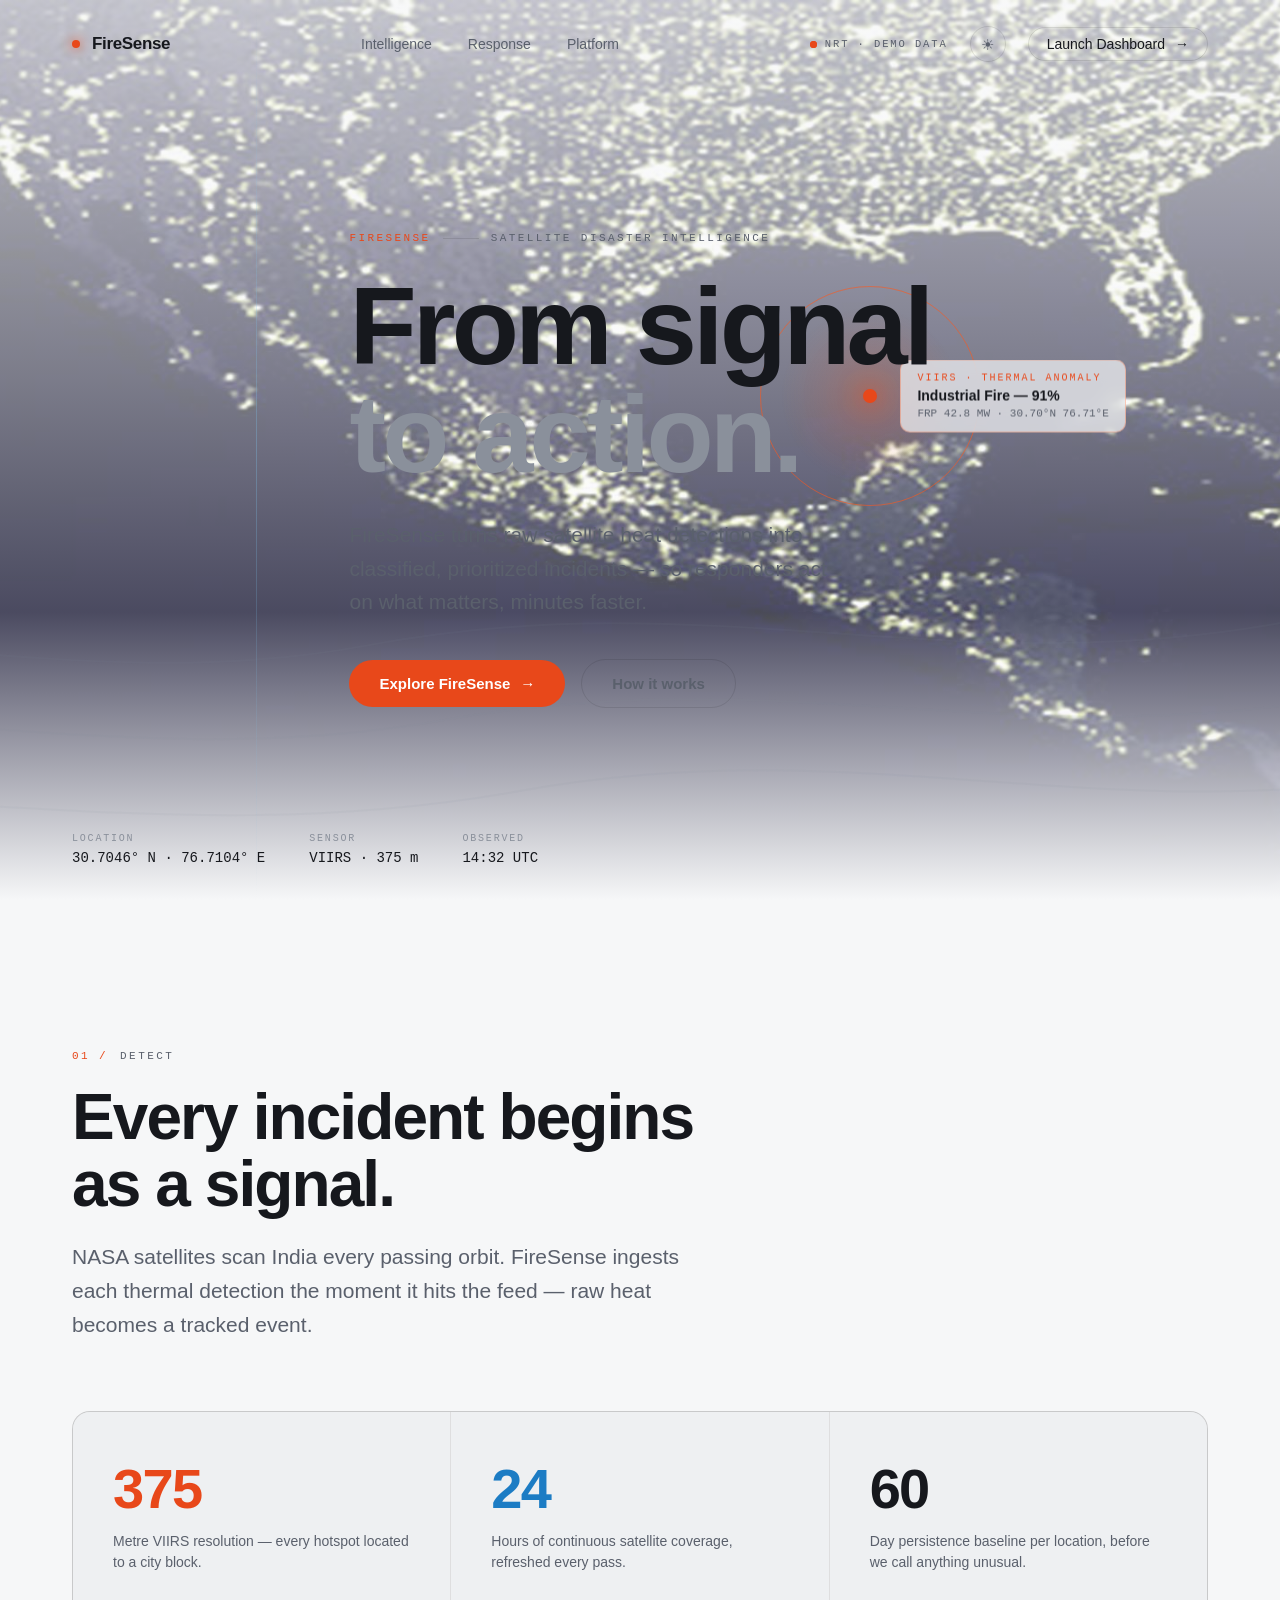
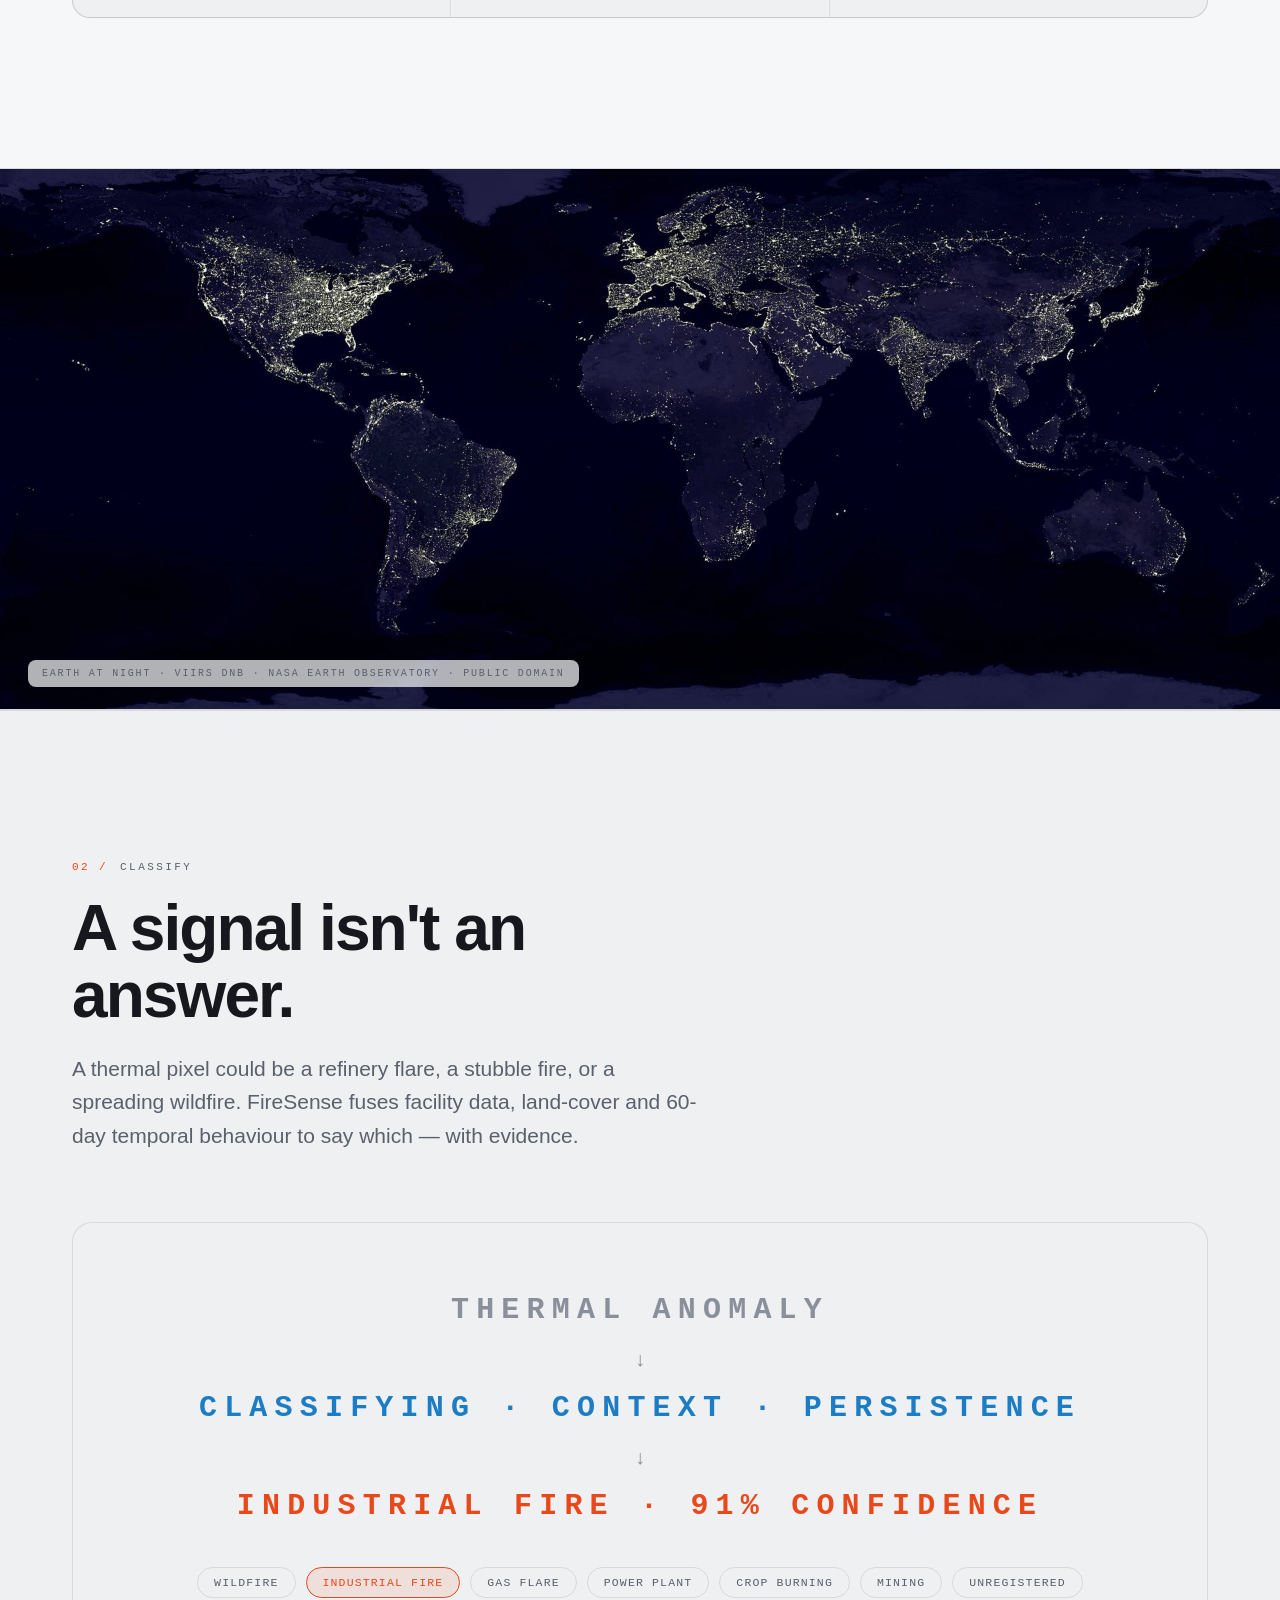
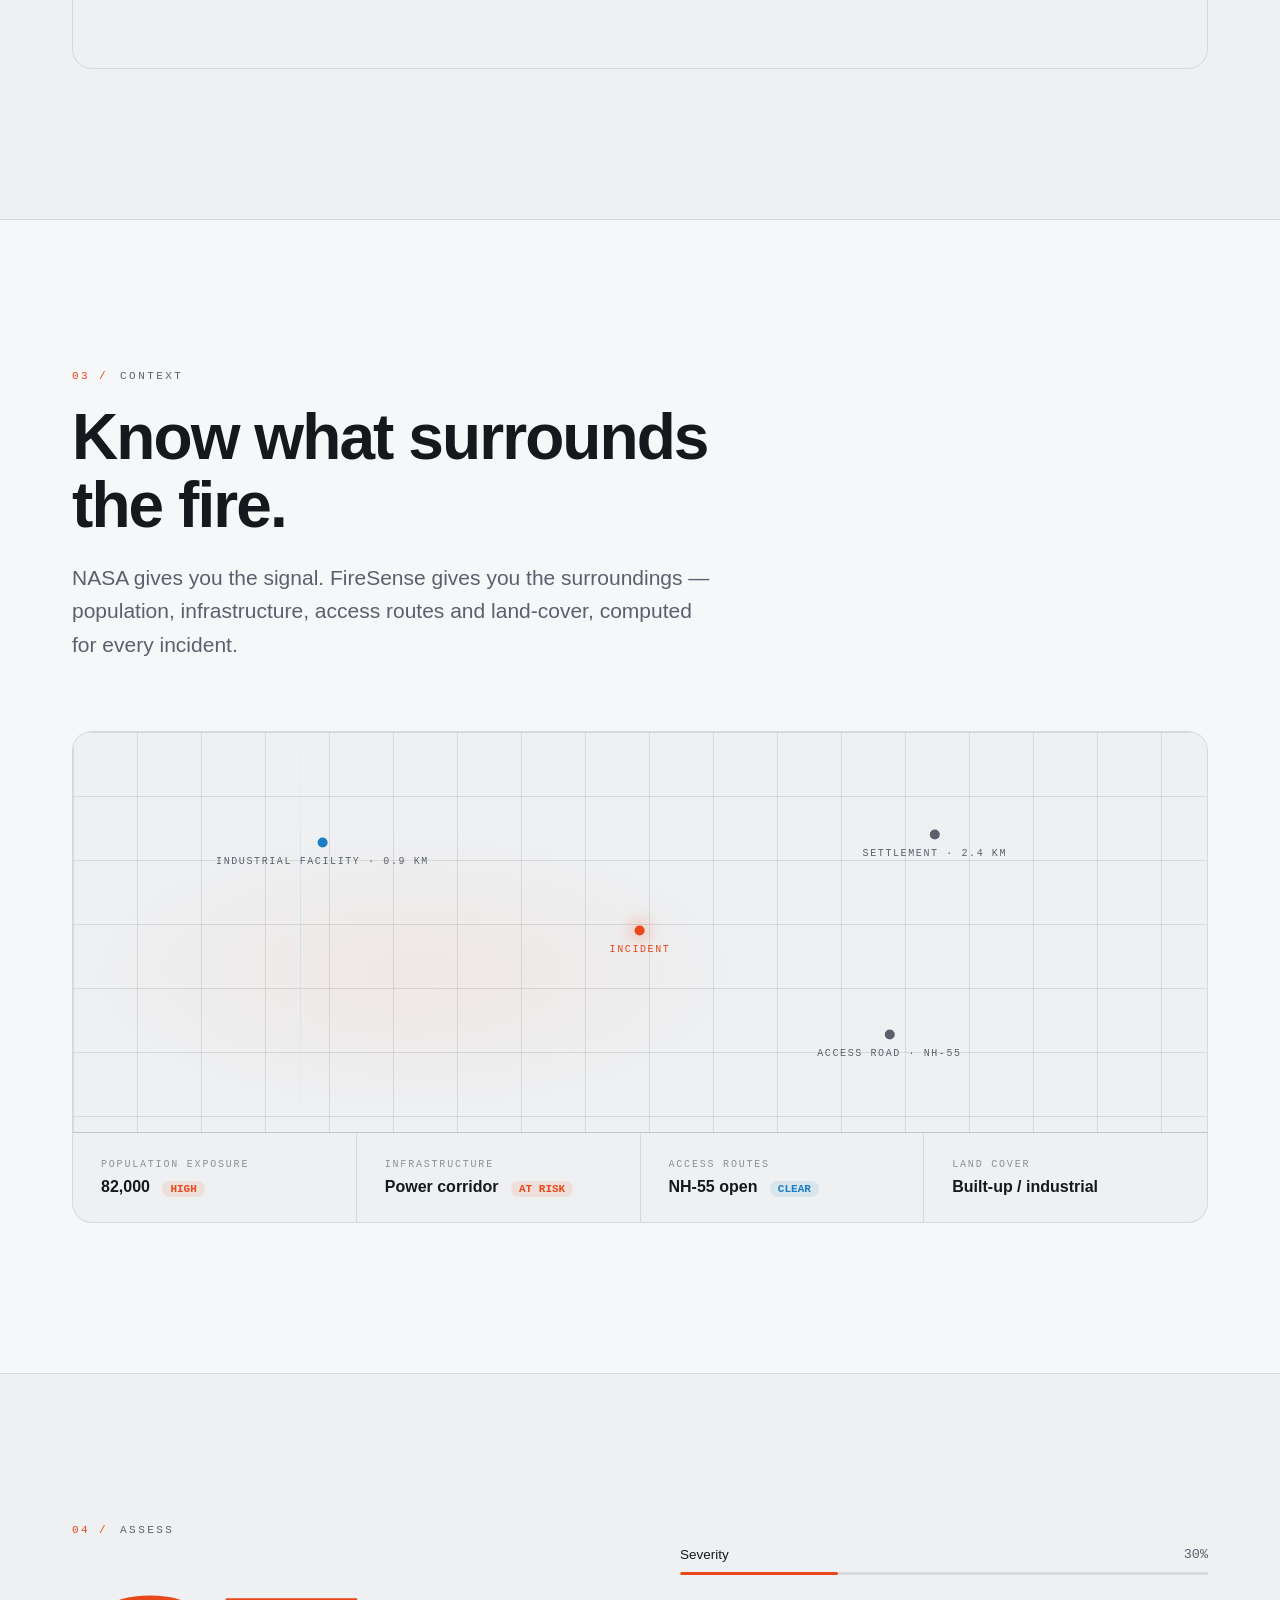
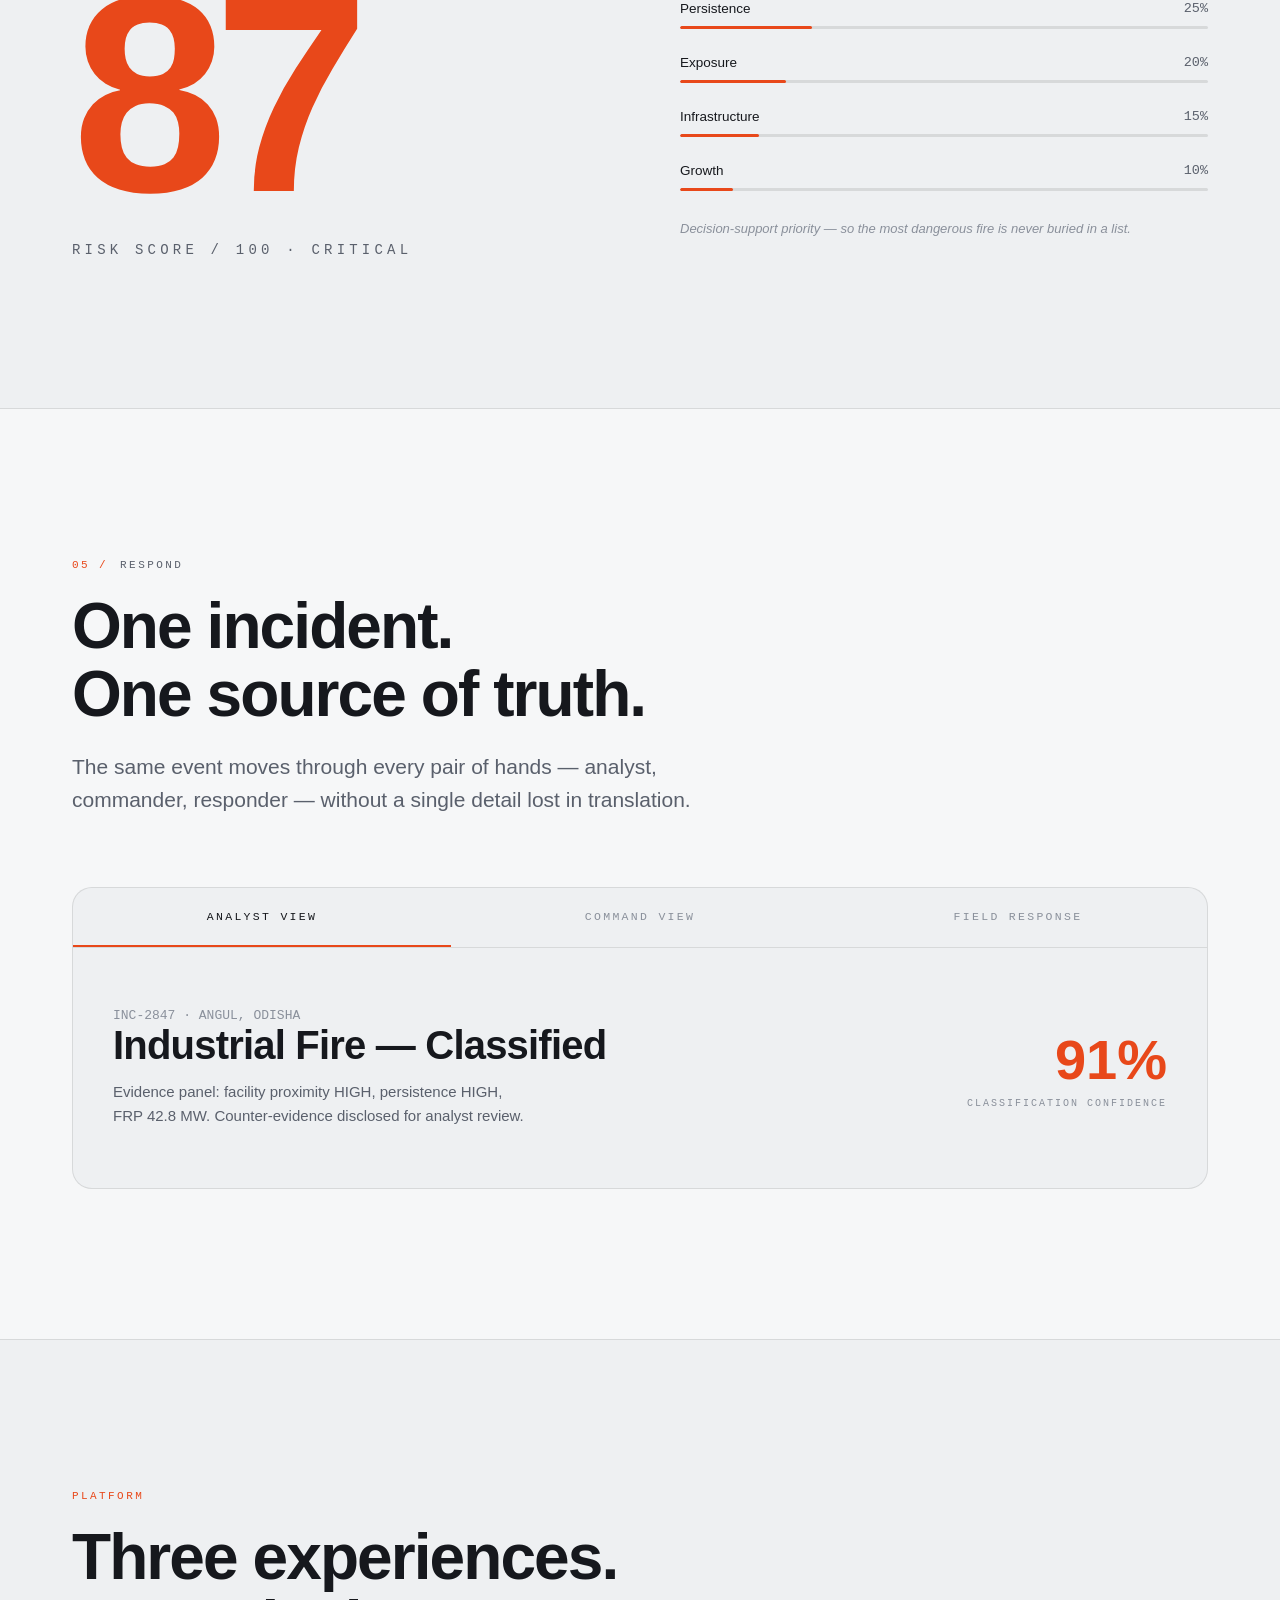
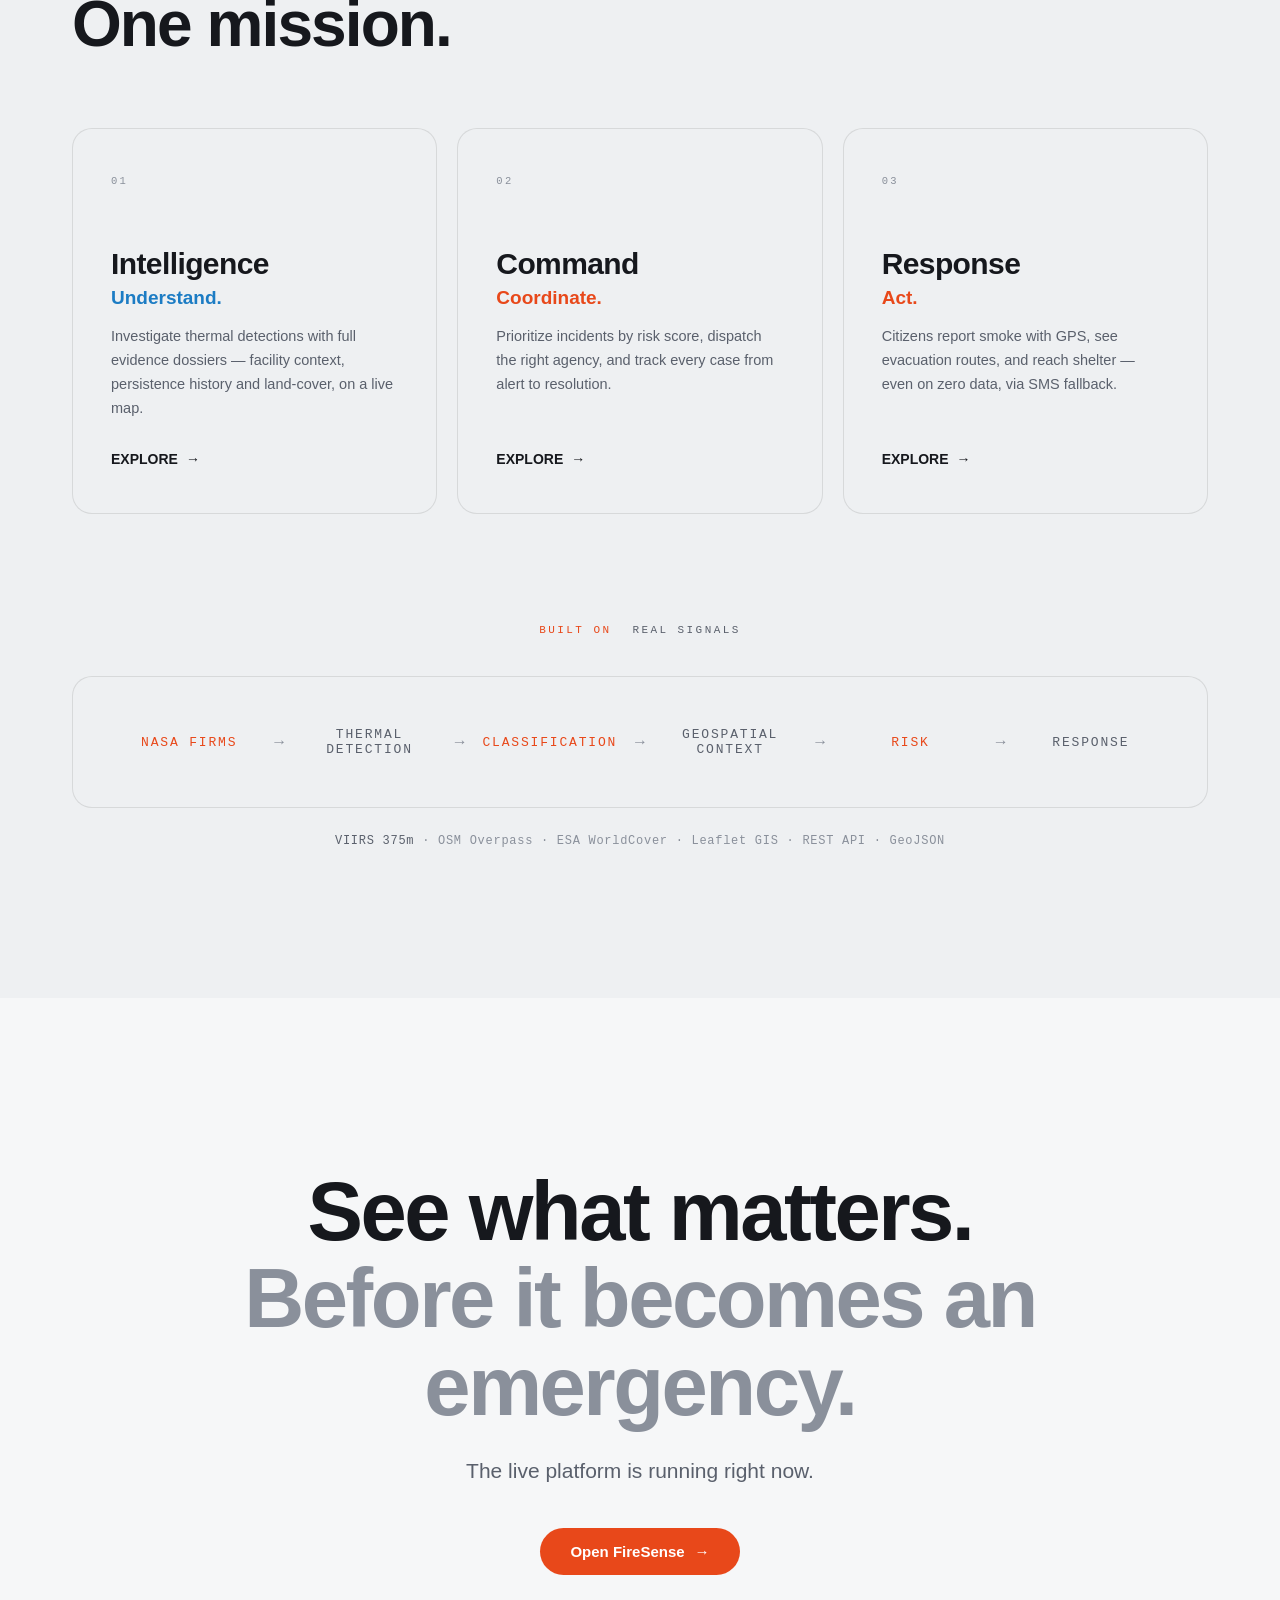
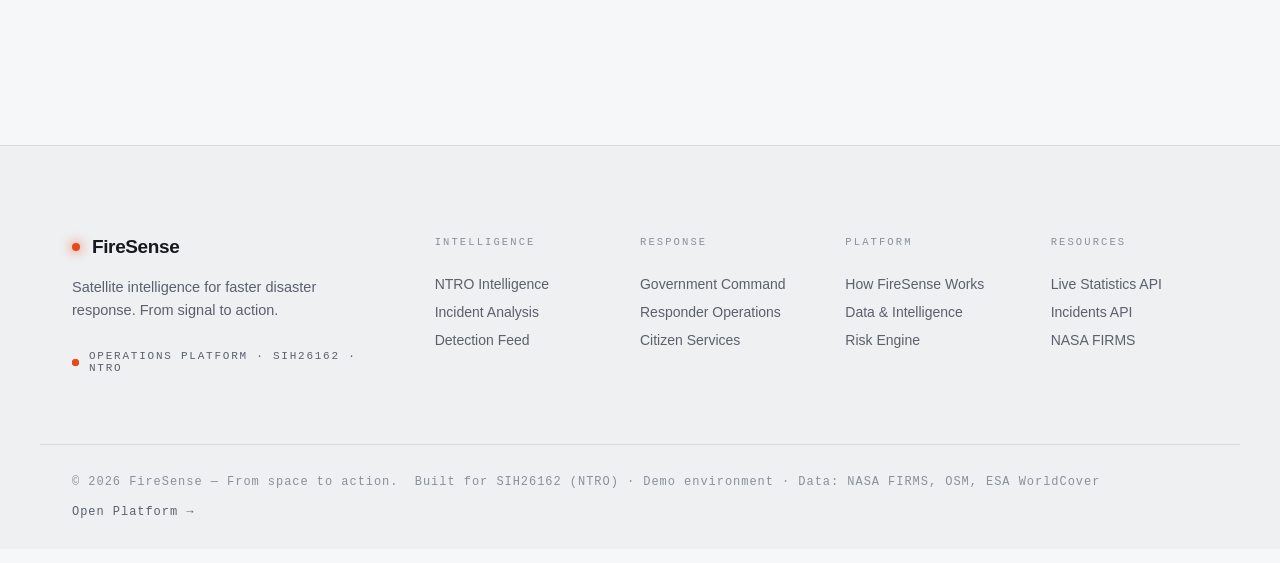
==== commit b576c2f0: "feat: full-bleed cinematic hero — NASA SVS 30082 VIIRS rotating-Earth video (720p, 3.5MB, public dom" ====
--- a/static/landing.html
+++ b/static/landing.html
@@ -78,7 +78,7 @@
 @media(max-width:820px){.nav-links,.status-chip{display:none}}
 
 /* ============ HERO ============ */
-.hero{min-height:100svh;display:flex;flex-direction:column;justify-content:center;position:relative;padding:140px 0 80px}
+.hero{min-height:100svh;display:flex;flex-direction:column;justify-content:center;position:relative;padding:150px 0 110px}
 .hero-eyebrow{margin-bottom:28px;animation:rise 1s var(--ease) both}
 .hero h1{animation:rise 1s .1s var(--ease) both}
 .hero h1 .dim{color:var(--gray-2)}
@@ -96,26 +96,28 @@
 .btn:hover .arrow,.link-arrow:hover .arrow{transform:translateX(4px)}
 
 /* hero detection visual */
-.hero-visual{margin-top:90px;position:relative;border:1px solid var(--line);border-radius:20px;background:
-  radial-gradient(ellipse 60% 55% at 62% 42%, rgba(126,200,242,.05), transparent 65%),
-  linear-gradient(var(--line) 1px, transparent 1px),
-  linear-gradient(90deg, var(--line) 1px, transparent 1px),
-  var(--bg-2);
-  background-size:auto,56px 56px,56px 56px,auto;
-  height:min(52vh,460px);overflow:hidden;animation:rise 1.2s .45s var(--ease) both}
-.hv-crosshair{position:absolute;left:63%;top:42%;transform:translate(-50%,-50%)}
+.hero-media{position:absolute;inset:0;overflow:hidden;background:var(--bg-2) url('/static/media/hero_india_night.jpg') center/cover no-repeat}
+.hero-media video{position:absolute;inset:0;width:100%;height:100%;object-fit:cover;opacity:0;transition:opacity 1.6s var(--ease)}
+.hero-media video.ready{opacity:.85}
+.hero-media::after{content:"";position:absolute;inset:0;background:linear-gradient(180deg,rgba(10,12,16,.82) 0%,rgba(10,12,16,.55) 42%,rgba(10,12,16,.35) 68%,var(--bg) 100%)}
+html[data-theme="light"] .hero-media::after{background:linear-gradient(180deg,rgba(246,247,248,.78) 0%,rgba(246,247,248,.5) 42%,rgba(246,247,248,.3) 68%,var(--bg) 100%)}
+.hero-content{position:relative;z-index:2}
+@media (prefers-reduced-motion:reduce){.hero-media video{display:none}.hero-media::after{background:linear-gradient(180deg,rgba(10,12,16,.6) 0%,rgba(10,12,16,.35) 50%,var(--bg) 100%)}}
+.hero-signal{position:absolute;inset:0;z-index:1;pointer-events:none}
+.hv-crosshair{position:absolute;left:68%;top:44%;transform:translate(-50%,-50%)}
 /* cinematic media layer: NASA Black Marble night imagery (public domain) */
-.hv-media{position:absolute;inset:0;background:url('/assets/media/hero_india_night.jpg') center 42%/cover no-repeat;opacity:.20;mix-blend-mode:screen;animation:hvdrift 44s ease-in-out infinite alternate;will-change:transform}
+.hv-media{display:none}
 html[data-theme="light"] .hv-media{opacity:.14;mix-blend-mode:luminosity}
-@keyframes hvdrift{from{transform:scale(1)}to{transform:scale(1.07) translateY(-6px)}}
-@media (prefers-reduced-motion:reduce){.hv-media{animation:none}}
 /* terrain contours: opacity-only depth */
-.hv-terrain{position:absolute;inset:0;pointer-events:none;opacity:.55}
+.hv-terrain{position:absolute;inset:0;width:100%;height:100%;pointer-events:none;opacity:.4;z-index:1}
 html[data-theme="light"] .hv-terrain{opacity:.5}
+html[data-theme="light"] .hv-tag{background:rgba(246,247,248,.7)}
+html[data-theme="light"] .hv-meta .v{color:var(--white)}
+html[data-theme="light"] .hv-meta .k{color:var(--gray-2)}
 .hv-terrain path{fill:none;stroke:var(--gray-2);stroke-width:1;opacity:.14}
 .hv-terrain path.hot{stroke:var(--fire);opacity:.16}
 /* satellite signal track */
-.hv-orbit{position:absolute;pointer-events:none}
+.hv-orbit{display:none}
 .hv-sat{position:absolute;width:7px;height:7px;border-radius:2px;background:var(--ice);transform:rotate(45deg);box-shadow:0 0 10px rgba(126,200,242,.6)}
 .hv-track{position:absolute;width:1px;background:repeating-linear-gradient(180deg,var(--ice) 0 5px,transparent 5px 11px);opacity:.4;animation:hvtrack 7s cubic-bezier(.16,1,.3,1) infinite}
 @keyframes hvtrack{0%{background-position-y:0}100%{background-position-y:44px}}
@@ -127,6 +129,14 @@
 .hv-dot{position:absolute;left:50%;top:50%;transform:translate(-50%,-50%);width:14px;height:14px;border-radius:50%;background:var(--fire);box-shadow:0 0 24px var(--fire),0 0 60px rgba(255,90,31,.5);animation:hvblink 5s cubic-bezier(.16,1,.3,1) infinite}
 @keyframes hvblink{0%,100%{opacity:1}50%{opacity:.6}}
 @media(max-width:820px){.hv-glow{width:120px;height:120px}.hv-ring{width:150px;height:150px}.hv-orbit{display:none}}
+@media(max-width:820px){
+  .hero-media::after{background:linear-gradient(180deg,rgba(10,12,16,.88) 0%,rgba(10,12,16,.74) 45%,rgba(10,12,16,.58) 75%,var(--bg) 100%)}
+  html[data-theme="light"] .hero-media::after{background:linear-gradient(180deg,rgba(246,247,248,.85) 0%,rgba(246,247,248,.68) 45%,rgba(246,247,248,.5) 75%,var(--bg) 100%)}
+  .hv-crosshair{left:76%;top:22%}
+  .hv-tag{display:none}
+  .hv-meta{gap:22px;bottom:26px;padding:0 22px}
+  .hv-meta .v{font-size:12px}
+}
 /* editorial full-width media moment */
 .editorial{position:relative;overflow:hidden;border-top:1px solid var(--line);border-bottom:1px solid var(--line);background:var(--bg-2)}
 .editorial img{display:block;width:100%;height:min(62vh,540px);object-fit:cover;transform:scale(1.06);transition:transform 2.4s var(--ease);filter:saturate(.85)}
@@ -135,16 +145,16 @@
 html[data-theme="light"] .editorial .ed-cap{color:var(--gray);background:rgba(246,247,248,.72)}
 @media (prefers-reduced-motion:reduce){.editorial img{transform:none;transition:none}}
 @media(max-width:820px){.editorial img{height:38vh}}
-.hv-tag{position:absolute;left:calc(63% + 34px);top:42%;transform:translateY(-50%);background:var(--nav-bg);backdrop-filter:blur(8px);border:1px solid rgba(255,90,31,.3);border-radius:10px;padding:12px 16px;animation:tagin 1s 1.4s var(--ease) both}
+.hv-tag{position:absolute;left:calc(68% + 30px);top:44%;transform:translateY(-50%);background:rgba(10,12,16,.62);backdrop-filter:blur(10px);border:1px solid rgba(255,90,31,.3);border-radius:10px;padding:12px 16px;animation:tagin 1s 1.4s var(--ease) both}
 @keyframes tagin{from{opacity:0;transform:translateY(-50%) translateX(-8px)}to{opacity:1;transform:translateY(-50%)}}
 .hv-tag .t1{font-family:var(--mono);font-size:10px;letter-spacing:.2em;color:var(--fire)}
 .hv-tag .t2{font-size:14px;font-weight:650;margin-top:4px}
 .hv-tag .t3{font-family:var(--mono);font-size:11px;color:var(--gray);margin-top:4px}
-.hv-meta{position:absolute;left:28px;bottom:24px;display:flex;gap:40px}
+.hv-meta{position:absolute;left:0;right:0;bottom:34px;display:flex;gap:44px;padding:0 32px;max-width:1200px;margin:0 auto}
 .hv-meta div{animation:rise .9s 1.9s var(--ease) both}
 .hv-meta .k{font-family:var(--mono);font-size:10px;letter-spacing:.18em;color:var(--gray-2);margin-bottom:6px}
 .hv-meta .v{font-family:var(--mono);font-size:14px;color:var(--white)}
-.hv-scan{position:absolute;top:0;bottom:0;width:1px;background:linear-gradient(180deg,transparent,rgba(126,200,242,.35),transparent);left:20%;animation:scan 9s linear infinite}
+.hv-scan{position:absolute;top:0;bottom:0;width:1px;z-index:1;background:linear-gradient(180deg,transparent,rgba(126,200,242,.30),transparent);left:20%;animation:scan 11s linear infinite}
 @keyframes scan{0%{left:8%}50%{left:88%}100%{left:8%}}
 @media (prefers-reduced-motion:reduce){.hv-ring,.hv-scan,.hv-track,.hv-dot{animation:none;opacity:.35}.hv-tag,.hv-meta div{animation:none;opacity:1}.hv-glow{opacity:.6}}
 
@@ -298,7 +308,36 @@
 
 <!-- HERO -->
 <header class="hero">
-  <div class="container">
+  <div class="hero-media" aria-hidden="true">
+    <video id="hero-video" autoplay muted loop playsinline preload="metadata"
+           poster="/static/media/hero_india_night.jpg"
+           src="/static/media/viirs_earth_night_720p.mp4"></video>
+    <div class="hero-signal">
+      <div class="hv-scan"></div>
+      <svg class="hv-terrain" viewBox="0 0 1200 460" preserveAspectRatio="xMidYMid slice">
+        <path d="M-20,340 C160,300 300,360 460,330 C640,296 760,352 940,316 C1060,292 1150,320 1220,300"/>
+        <path d="M-20,380 C180,340 320,400 500,368 C680,336 800,390 980,352 C1090,330 1160,352 1220,336"/>
+        <path d="M-20,420 C200,384 340,440 540,404 C720,372 840,428 1020,392 C1120,372 1170,392 1220,380"/>
+      </svg>
+      <div class="hv-crosshair">
+        <div class="hv-glow"></div>
+        <div class="hv-ring"></div>
+        <div class="hv-ring r2"></div>
+        <div class="hv-dot"></div>
+      </div>
+      <div class="hv-tag">
+        <div class="t1">VIIRS &middot; THERMAL ANOMALY</div>
+        <div class="t2">Industrial Fire &mdash; 91%</div>
+        <div class="t3">FRP 42.8 MW &middot; 30.70&deg;N 76.71&deg;E</div>
+      </div>
+      <div class="hv-meta">
+        <div><div class="k">LOCATION</div><div class="v">30.7046&deg; N &middot; 76.7104&deg; E</div></div>
+        <div><div class="k">SENSOR</div><div class="v">VIIRS &middot; 375 m</div></div>
+        <div><div class="k">OBSERVED</div><div class="v">14:32 UTC</div></div>
+      </div>
+    </div>
+  </div>
+  <div class="container hero-content">
     <div class="hero-eyebrow kicker"><span class="idx">FIRESENSE</span><span style="width:36px;height:1px;background:var(--line)"></span><span>SATELLITE DISASTER INTELLIGENCE</span></div>
     <h1>From signal<br><span class="dim">to action.</span></h1>
     <p class="body-lg hero-sub">FireSense turns raw satellite heat detections into classified, prioritized incidents — so responders act on what matters, minutes faster.</p>
@@ -307,40 +346,6 @@
       <a class="btn btn-ghost" href="#detect">How it works</a>
     </div>
 
-    <div class="hero-visual" aria-hidden="true">
-      <div class="hv-media"></div>
-      <svg class="hv-terrain" viewBox="0 0 1200 460" preserveAspectRatio="xMidYMid slice">
-        <path d="M-20,340 C160,300 300,360 460,330 C640,296 760,352 940,316 C1060,292 1150,320 1220,300"/>
-        <path d="M-20,380 C180,340 320,400 500,368 C680,336 800,390 980,352 C1090,330 1160,352 1220,336"/>
-        <path d="M-20,420 C200,384 340,440 540,404 C720,372 840,428 1020,392 C1120,372 1170,392 1220,380"/>
-        <path d="M-20,290 C150,258 290,312 450,282 C630,250 750,304 930,268"/>
-        <path d="M520,392 C600,360 690,404 780,372 C860,344 900,376 960,360" class="hot"/>
-        <path d="M60,250 C140,224 220,262 300,240" />
-        <path d="M840,210 C920,190 1000,222 1080,200" />
-      </svg>
-      <div class="hv-orbit" style="left:63%;top:0;width:1px;height:42%">
-        <div class="hv-sat" style="left:-3.5px;top:14px"></div>
-        <div class="olabel" style="left:12px;top:12px">SUOMI NPP &middot; ORBIT</div>
-        <div class="hv-track" style="left:0;top:26px;height:calc(100% - 26px)"></div>
-      </div>
-      <div class="hv-scan"></div>
-      <div class="hv-crosshair">
-        <div class="hv-glow"></div>
-        <div class="hv-ring"></div>
-        <div class="hv-ring r2"></div>
-        <div class="hv-ring"></div>
-        <div class="hv-dot"></div>
-      </div>
-      <div class="hv-tag">
-        <div class="t1">VIIRS · THERMAL ANOMALY</div>
-        <div class="t2">Industrial Fire — 91%</div>
-        <div class="t3">FRP 42.8 MW · 30.70°N 76.71°E</div>
-      </div>
-      <div class="hv-meta">
-        <div><div class="k">LOCATION</div><div class="v">30.7046° N · 76.7104° E</div></div>
-        <div><div class="k">SENSOR</div><div class="v">VIIRS · 375 m</div></div>
-        <div><div class="k">OBSERVED</div><div class="v">14:32 UTC</div></div>
-      </div>
     </div>
   </div>
 </header>
@@ -363,7 +368,7 @@
 
 <!-- Editorial media pause: Earth at night (NASA, public domain) -->
 <div class="editorial reveal" aria-label="Earth at night seen from space">
-  <img src="/assets/media/earth_at_night.jpg" alt="Earth at night from orbit: city lights tracing coastlines and river valleys across continents, captured by the VIIRS sensor" loading="lazy" decoding="async">
+  <img src="/static/media/earth_at_night.jpg" alt="Earth at night from orbit: city lights tracing coastlines and river valleys across continents, captured by the VIIRS sensor" loading="lazy" decoding="async">
   <div class="ed-cap">EARTH AT NIGHT &middot; VIIRS DNB &middot; NASA EARTH OBSERVATORY &middot; PUBLIC DOMAIN</div>
 </div>
 
@@ -571,6 +576,15 @@
 <script>
 (function(){
   var reduced = matchMedia('(prefers-reduced-motion: reduce)').matches;
+
+  /* hero video: fade in once it can actually play; poster shows until then */
+  var hv = document.getElementById('hero-video');
+  if (hv) {
+    if (reduced) { hv.removeAttribute('autoplay'); }
+    var showVid = function(){ hv.classList.add('ready'); };
+    if (hv.readyState >= 2) showVid();
+    else { hv.addEventListener('loadeddata', showVid); hv.addEventListener('error', function(){ hv.style.display = 'none'; }); }
+  }
 
   /* theme: system default, manual override persisted */
   var root = document.documentElement;
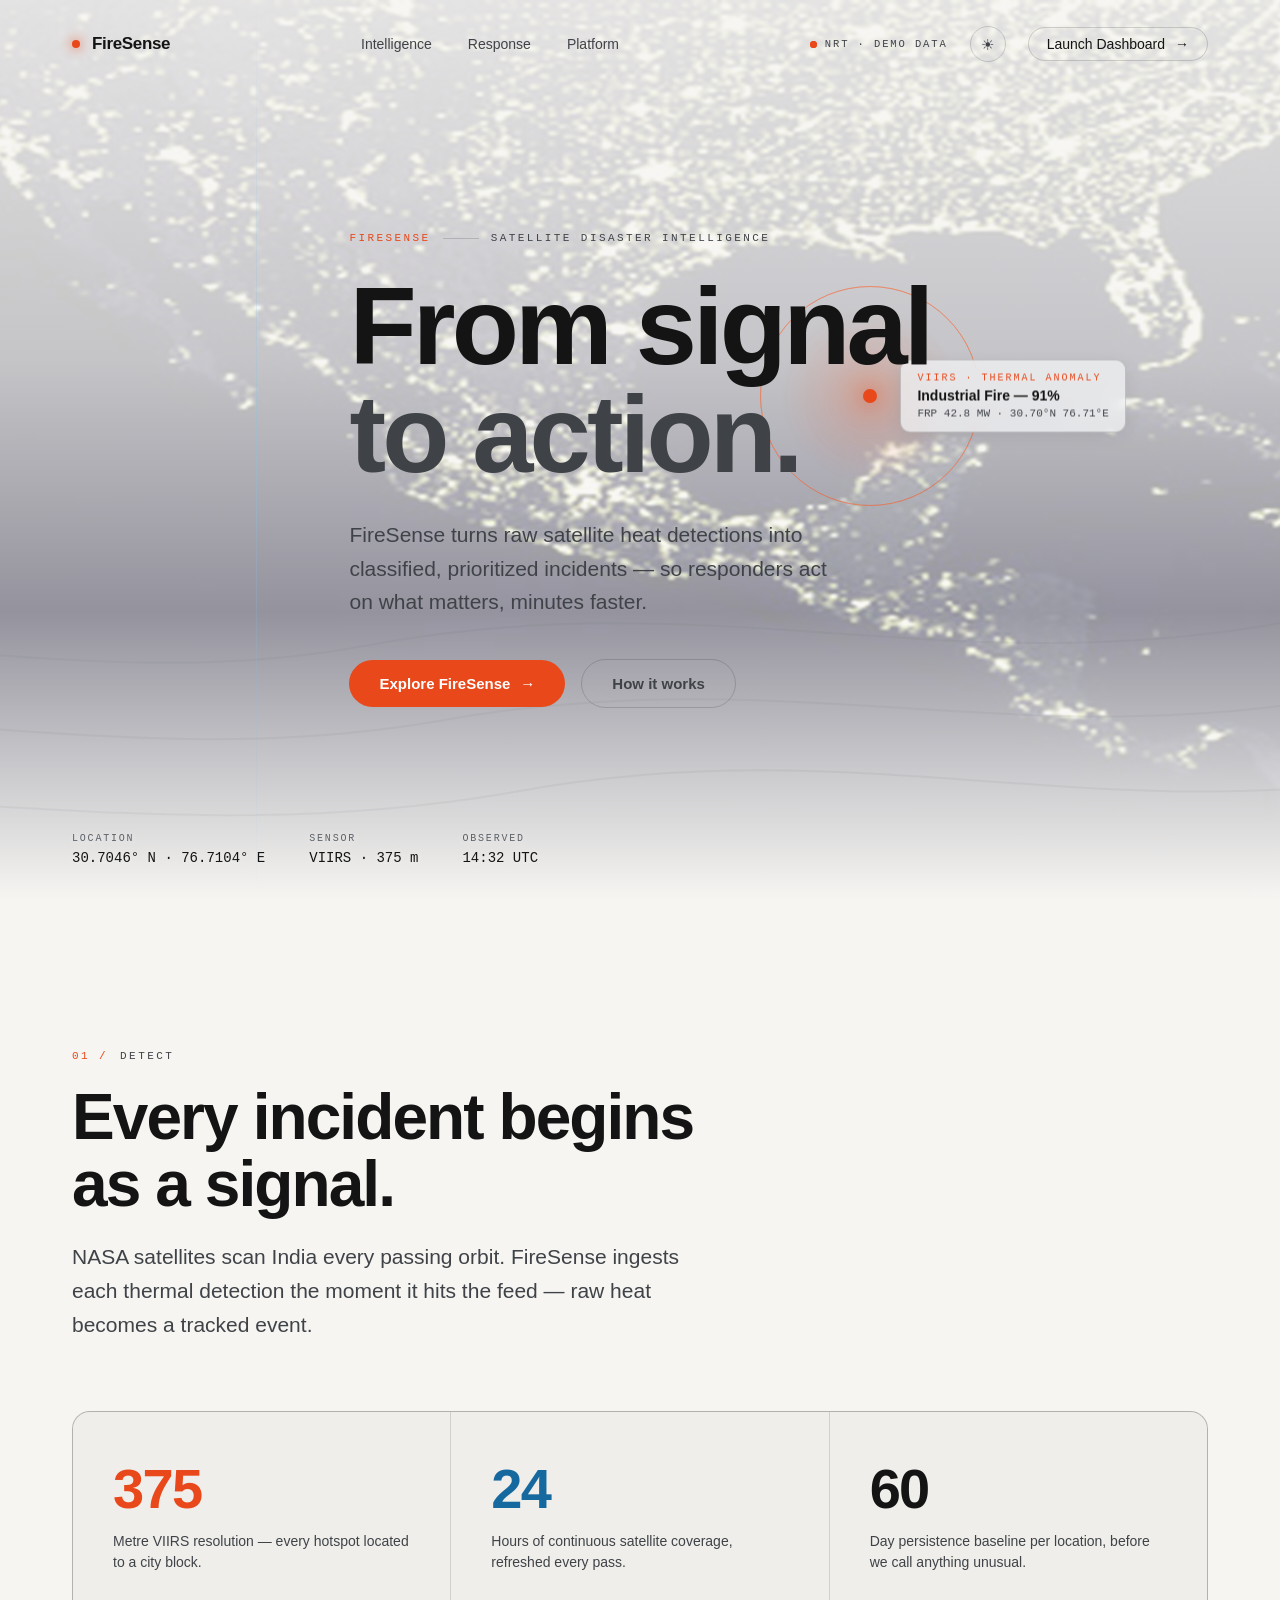
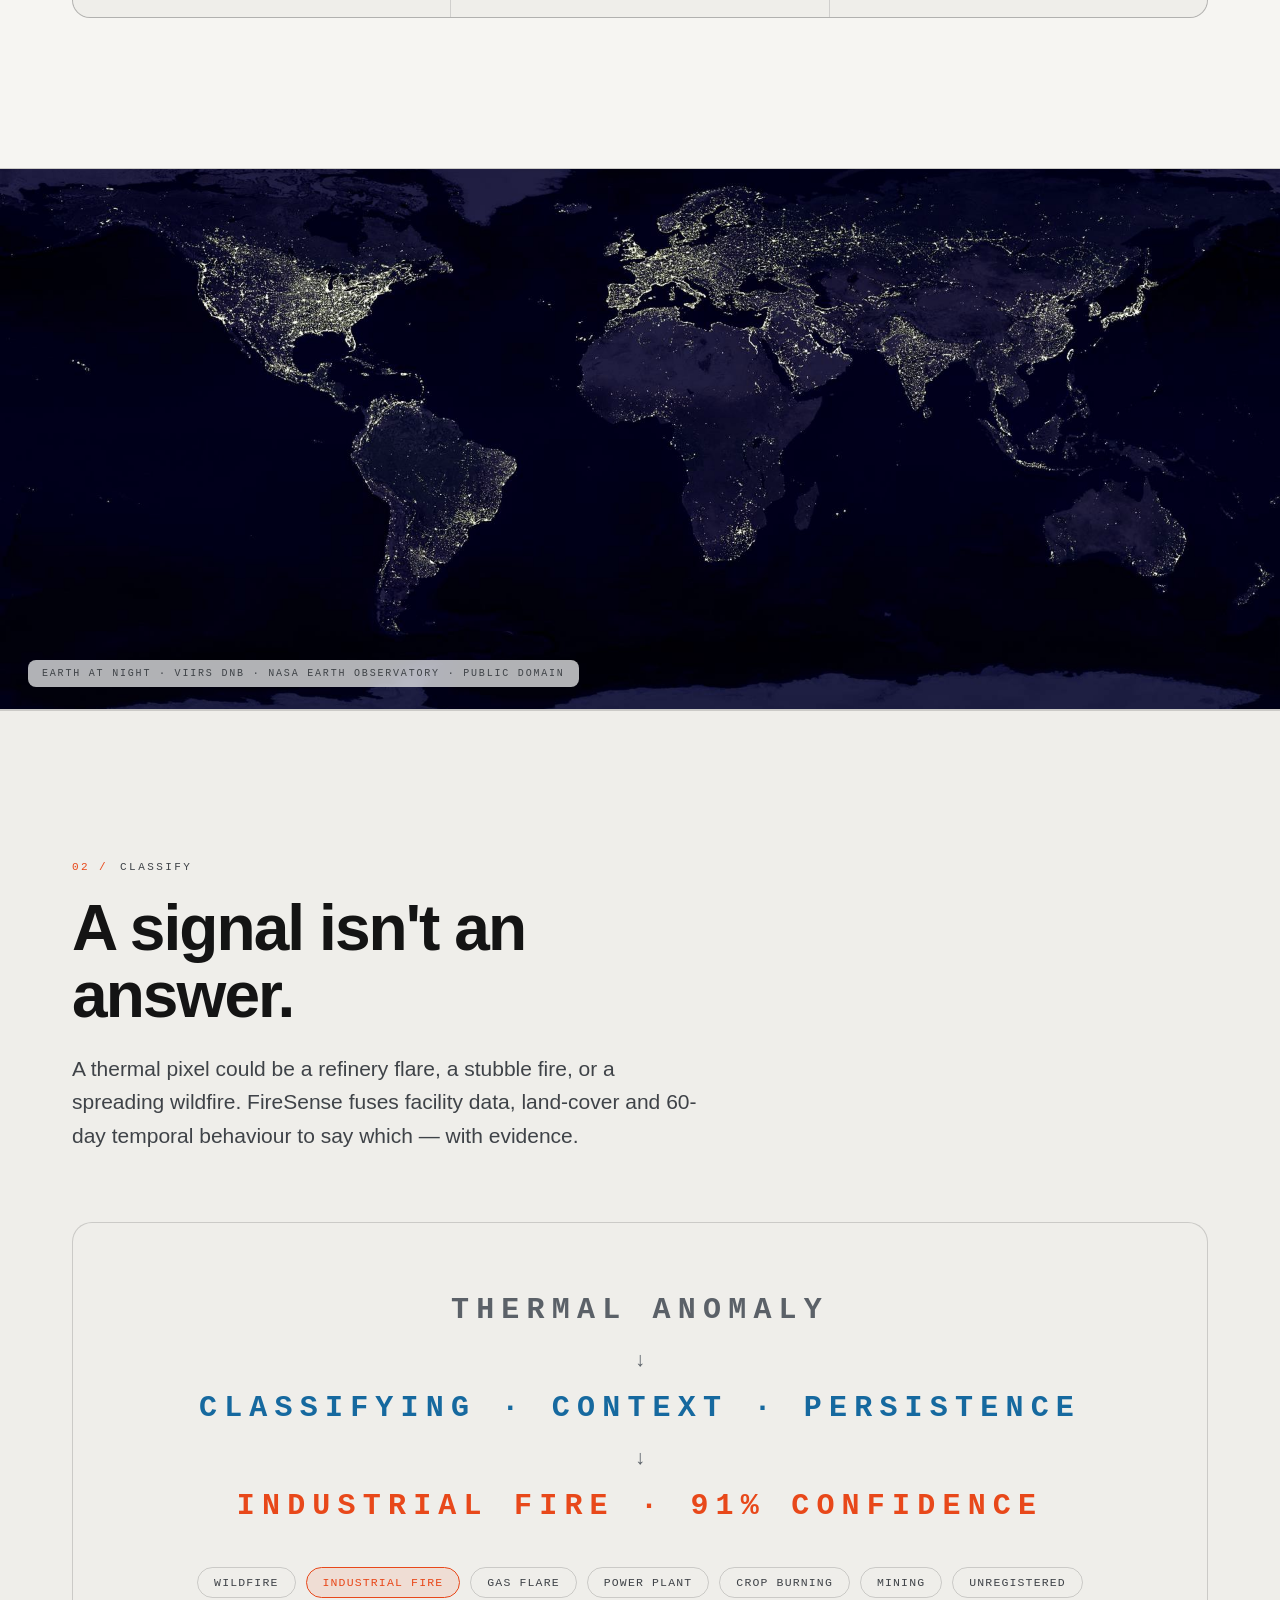
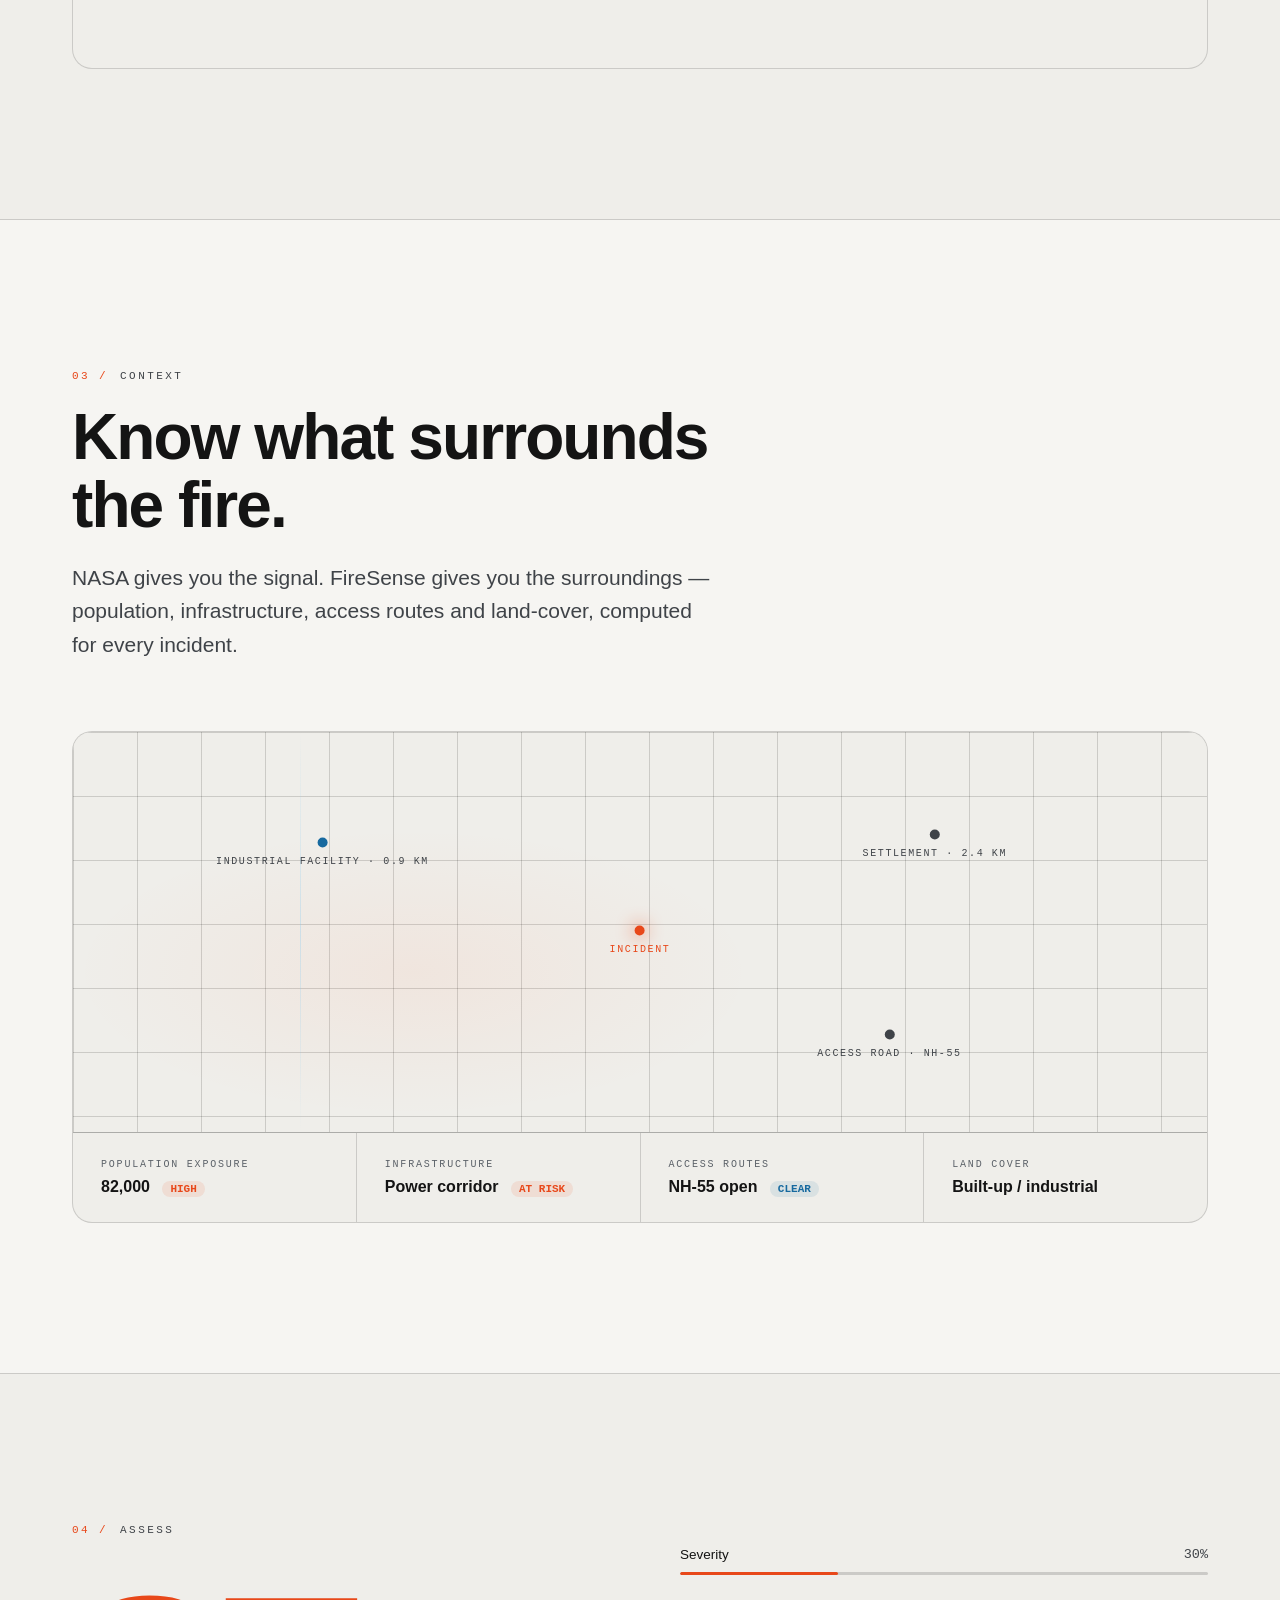
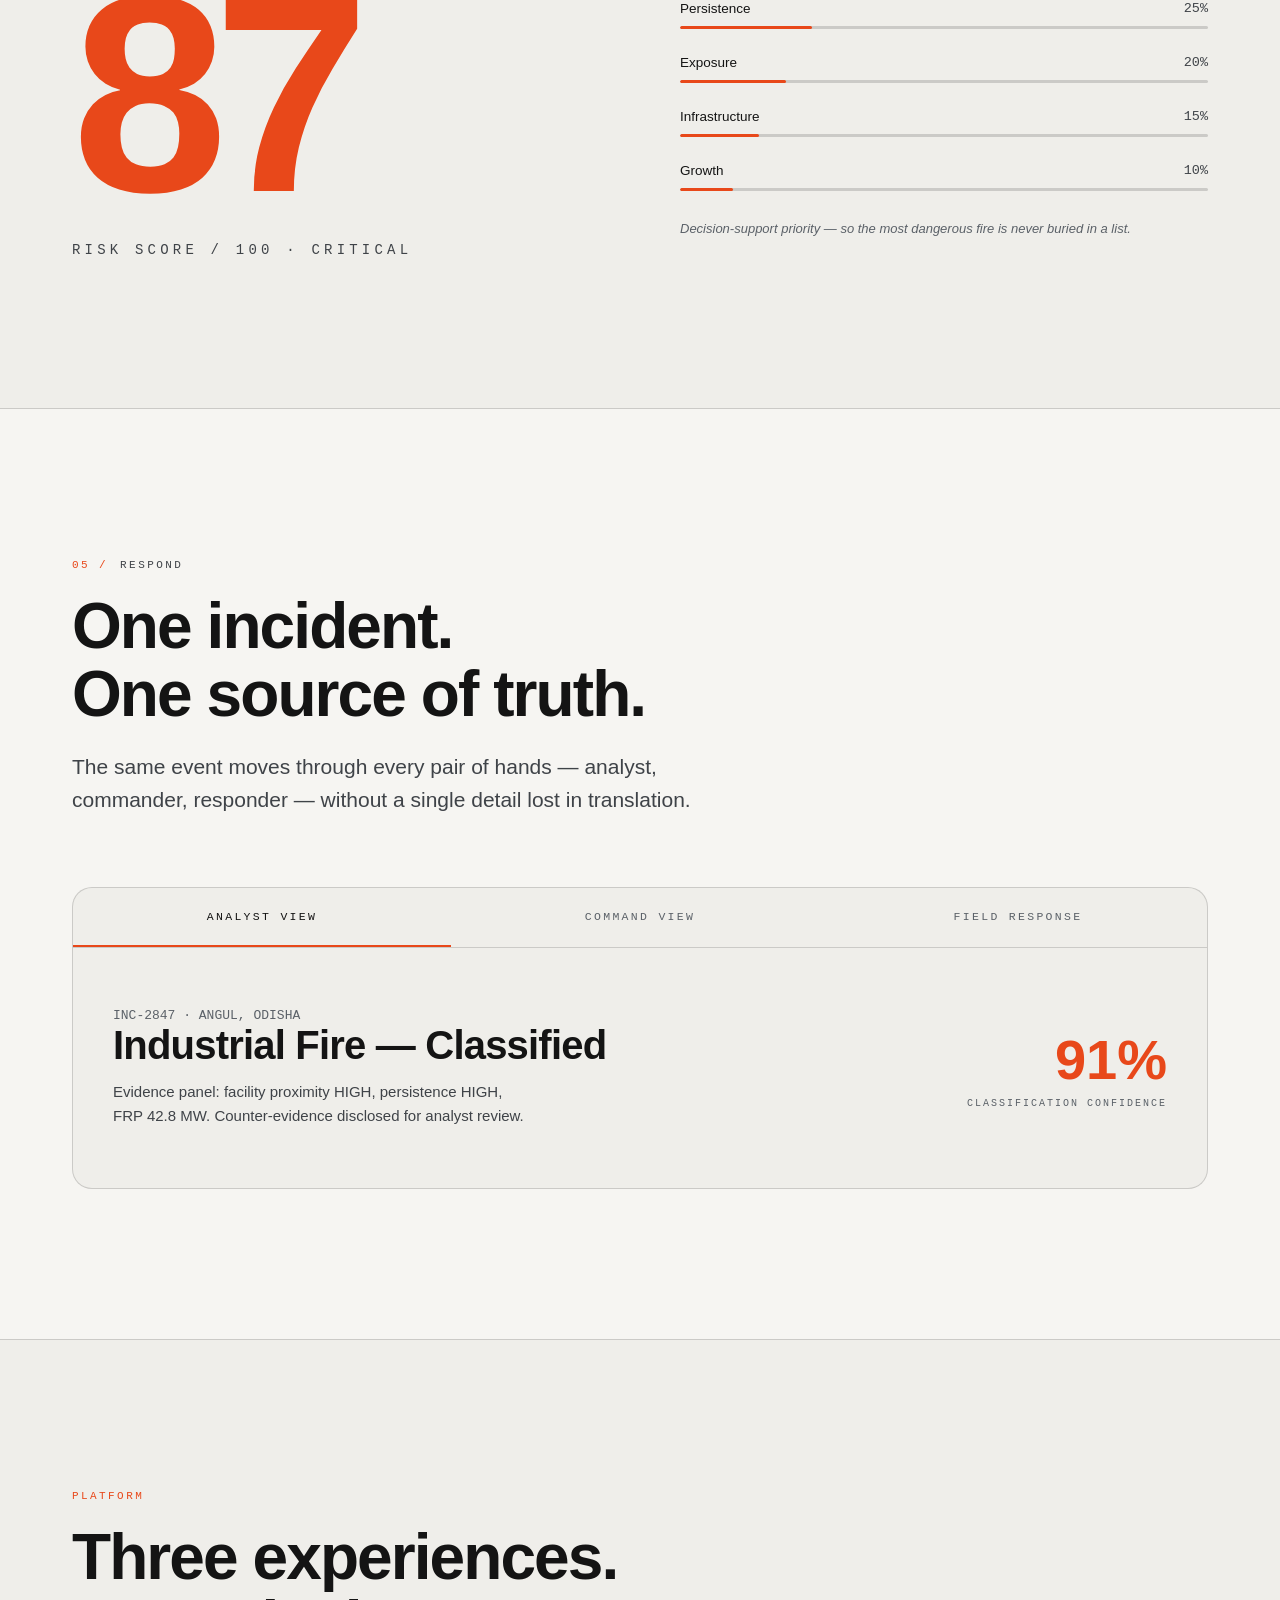
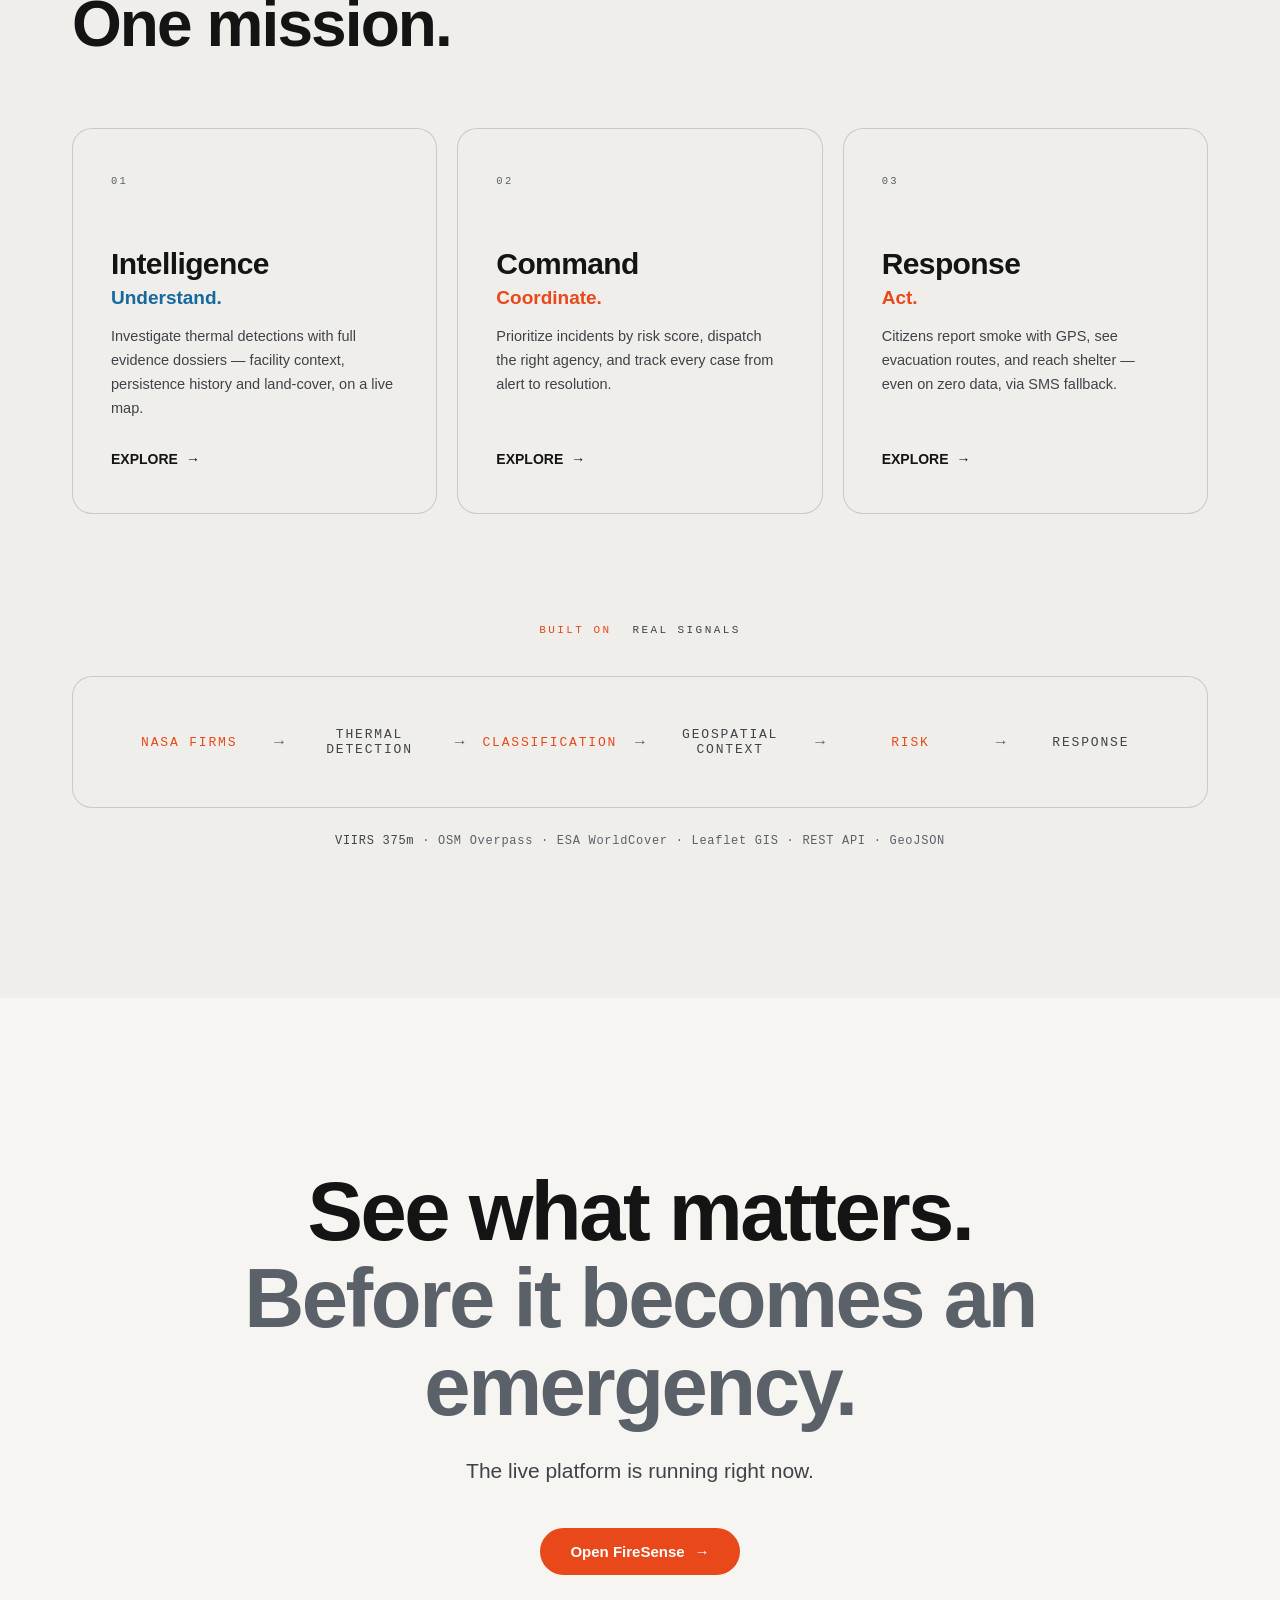
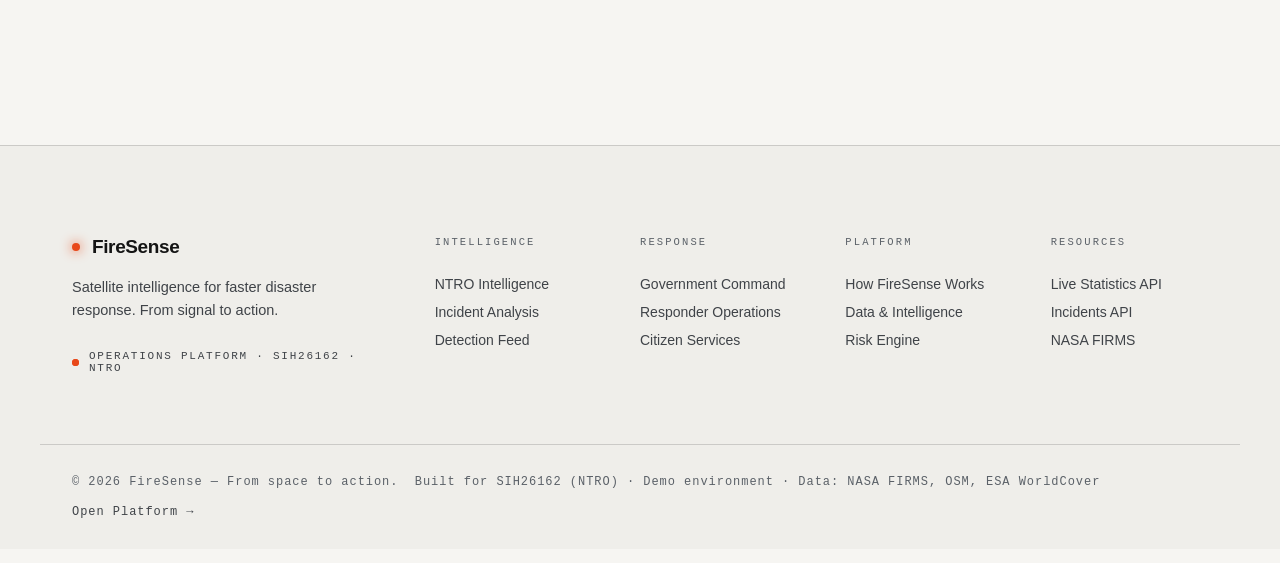
==== commit 75e0d423: "fix: light-theme contrast pass — warm off-white bg, ink-black primary text, #3f4348 secondary, #5b61" ====
--- a/static/landing.html
+++ b/static/landing.html
@@ -28,16 +28,20 @@
   color-scheme:dark;
 }
 html[data-theme="light"]{
-  --bg:#f6f7f8; --bg-2:#eef0f2; --panel:#ffffff;
-  --line:rgba(10,12,16,.10);
-  --white:#16181d; --gray:#5a606c; --gray-2:#8a909b;
+  --bg:#f6f5f2; --bg-2:#efeeea; --panel:#ffffff;
+  --line:rgba(17,17,17,.16);
+  --white:#141414; --gray:#3f4348; --gray-2:#5b6168;
   --fire:#e8481a; --fire-soft:rgba(232,72,26,.10);
-  --ice:#1c7cc4; --ice-soft:rgba(28,124,196,.10);
-  --nav-bg:rgba(246,247,248,.78);
-  --hover-line:rgba(10,12,16,.30);
+  --ice:#16699f; --ice-soft:rgba(22,105,159,.10);
+  --nav-bg:rgba(246,245,242,.88);
+  --hover-line:rgba(17,17,17,.38);
   --card-hover:#ffffff;
   color-scheme:light;
 }
+html[data-theme="light"] h1 .dim{color:#3f4348}
+html[data-theme="light"] .hero-signal .hv-meta .v,
+html[data-theme="light"] .hero-signal .hv-meta .k{text-shadow:0 1px 8px rgba(246,245,242,.9)}
+html[data-theme="light"] .hv-tag{border-color:rgba(17,17,17,.18);box-shadow:0 4px 18px rgba(17,17,17,.08)}
 *{margin:0;padding:0;box-sizing:border-box}
 html{scroll-behavior:smooth}
 body{background:var(--bg);color:var(--white);font-family:var(--font);-webkit-font-smoothing:antialiased;overflow-x:hidden}
@@ -100,7 +104,8 @@
 .hero-media video{position:absolute;inset:0;width:100%;height:100%;object-fit:cover;opacity:0;transition:opacity 1.6s var(--ease)}
 .hero-media video.ready{opacity:.85}
 .hero-media::after{content:"";position:absolute;inset:0;background:linear-gradient(180deg,rgba(10,12,16,.82) 0%,rgba(10,12,16,.55) 42%,rgba(10,12,16,.35) 68%,var(--bg) 100%)}
-html[data-theme="light"] .hero-media::after{background:linear-gradient(180deg,rgba(246,247,248,.78) 0%,rgba(246,247,248,.5) 42%,rgba(246,247,248,.3) 68%,var(--bg) 100%)}
+html[data-theme="light"] .hero-media::after{background:linear-gradient(180deg,rgba(246,245,242,.92) 0%,rgba(246,245,242,.8) 40%,rgba(246,245,242,.6) 68%,var(--bg) 100%)}
+html[data-theme="light"] .hero-media video{opacity:.55}
 .hero-content{position:relative;z-index:2}
 @media (prefers-reduced-motion:reduce){.hero-media video{display:none}.hero-media::after{background:linear-gradient(180deg,rgba(10,12,16,.6) 0%,rgba(10,12,16,.35) 50%,var(--bg) 100%)}}
 .hero-signal{position:absolute;inset:0;z-index:1;pointer-events:none}
@@ -131,7 +136,7 @@
 @media(max-width:820px){.hv-glow{width:120px;height:120px}.hv-ring{width:150px;height:150px}.hv-orbit{display:none}}
 @media(max-width:820px){
   .hero-media::after{background:linear-gradient(180deg,rgba(10,12,16,.88) 0%,rgba(10,12,16,.74) 45%,rgba(10,12,16,.58) 75%,var(--bg) 100%)}
-  html[data-theme="light"] .hero-media::after{background:linear-gradient(180deg,rgba(246,247,248,.85) 0%,rgba(246,247,248,.68) 45%,rgba(246,247,248,.5) 75%,var(--bg) 100%)}
+  html[data-theme="light"] .hero-media::after{background:linear-gradient(180deg,rgba(246,245,242,.94) 0%,rgba(246,245,242,.82) 45%,rgba(246,245,242,.66) 75%,var(--bg) 100%)}
   .hv-crosshair{left:76%;top:22%}
   .hv-tag{display:none}
   .hv-meta{gap:22px;bottom:26px;padding:0 22px}
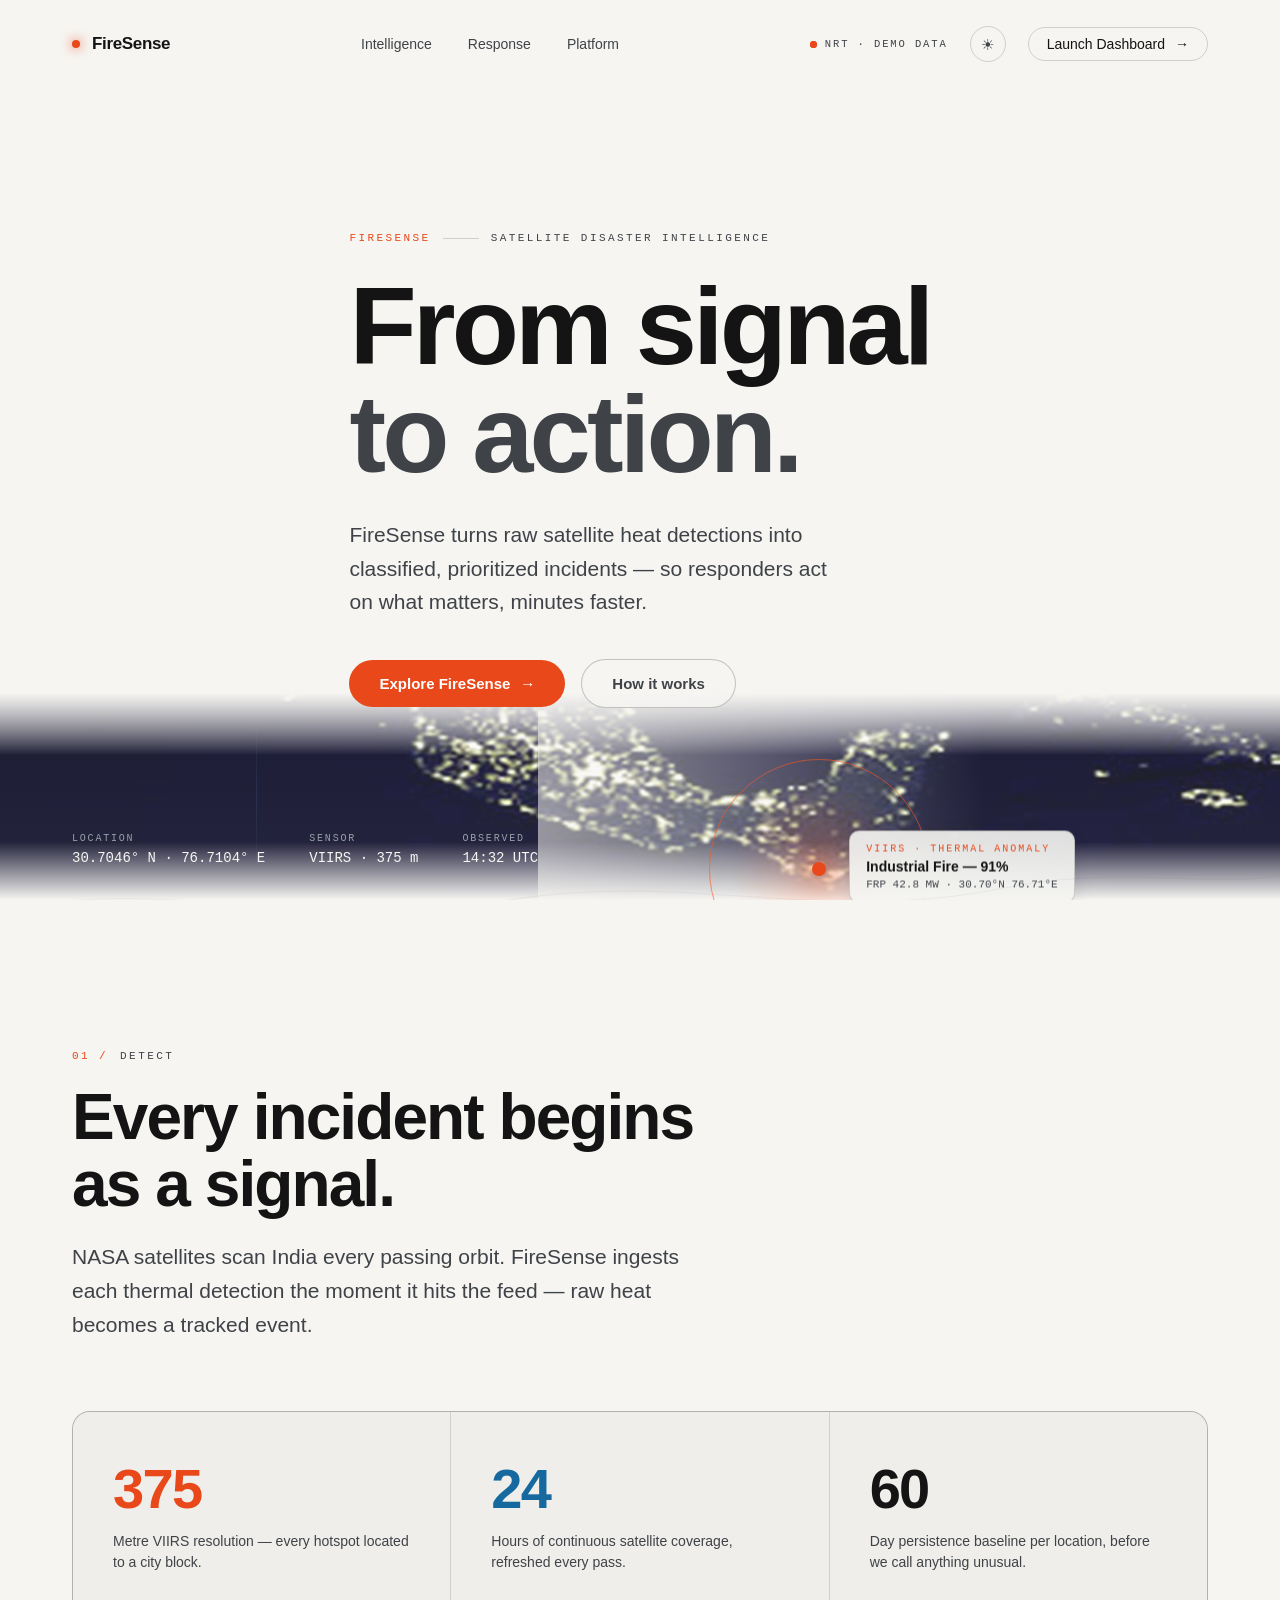
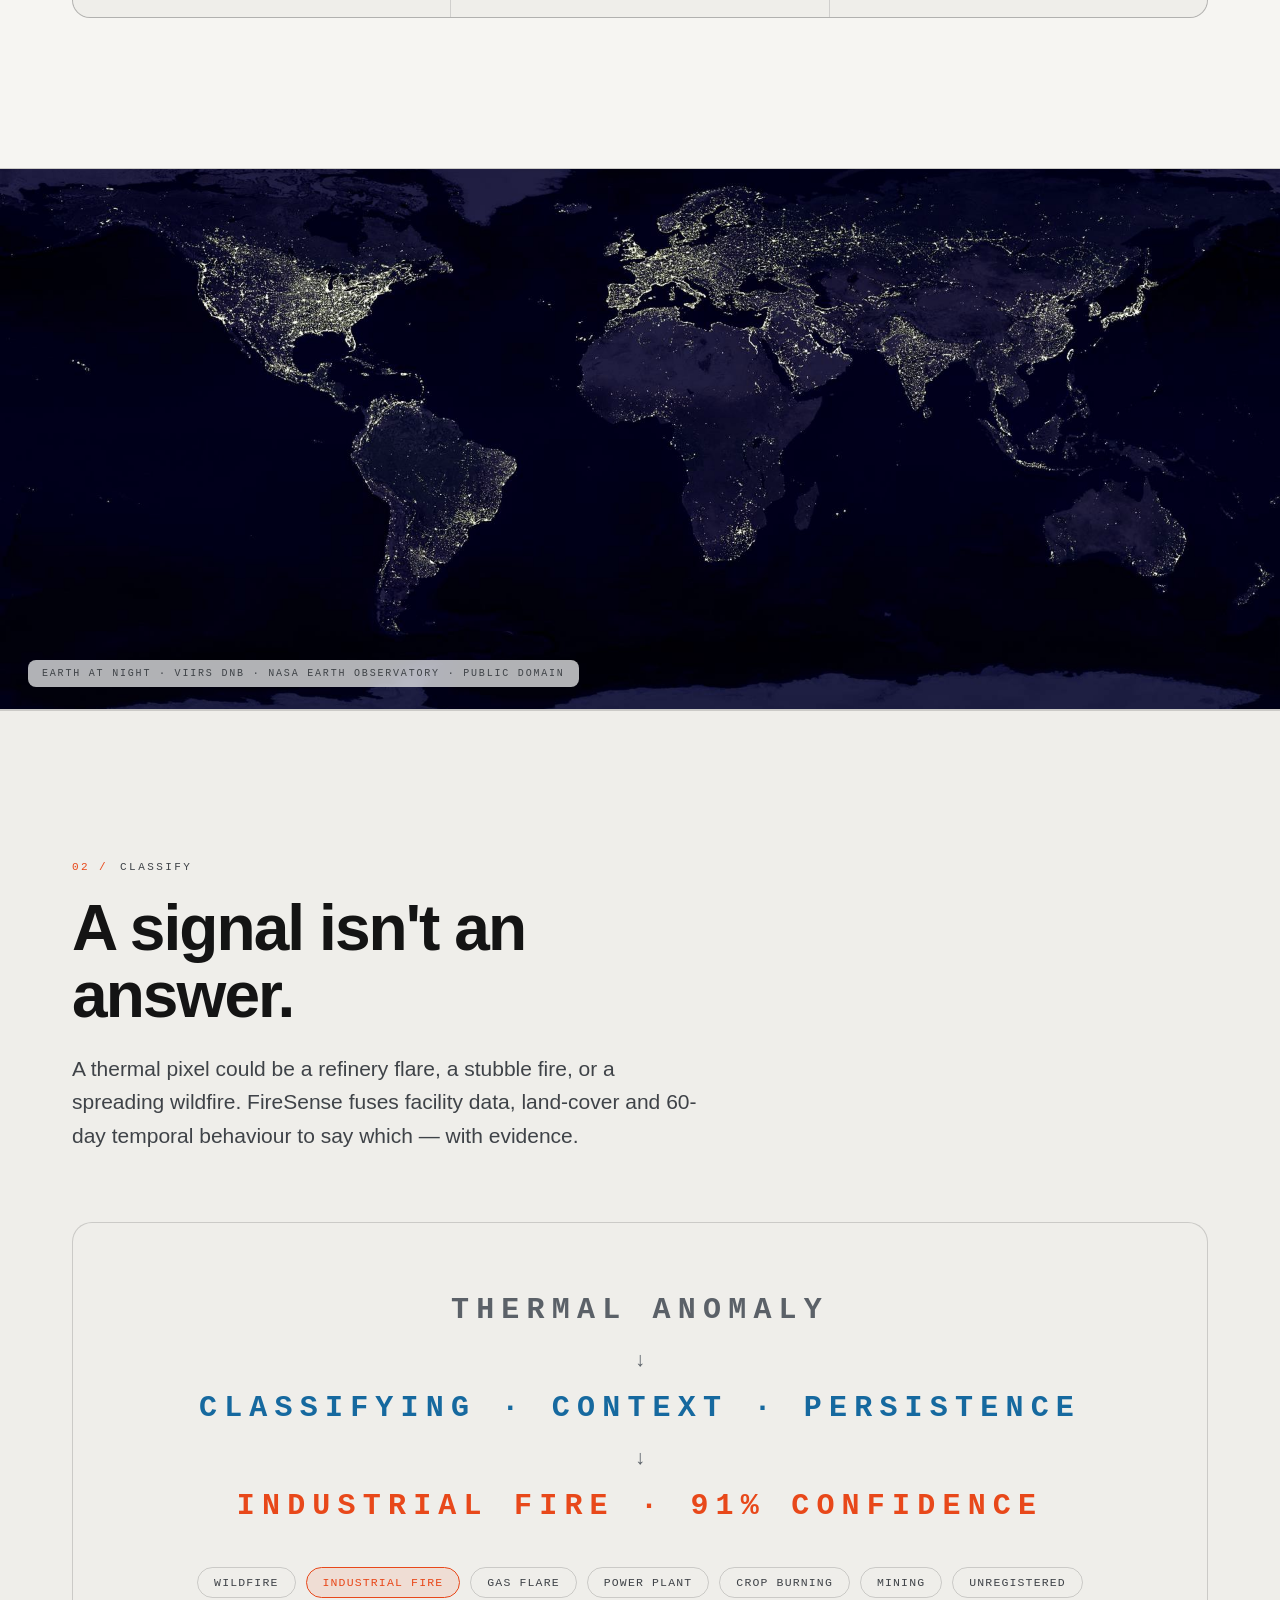
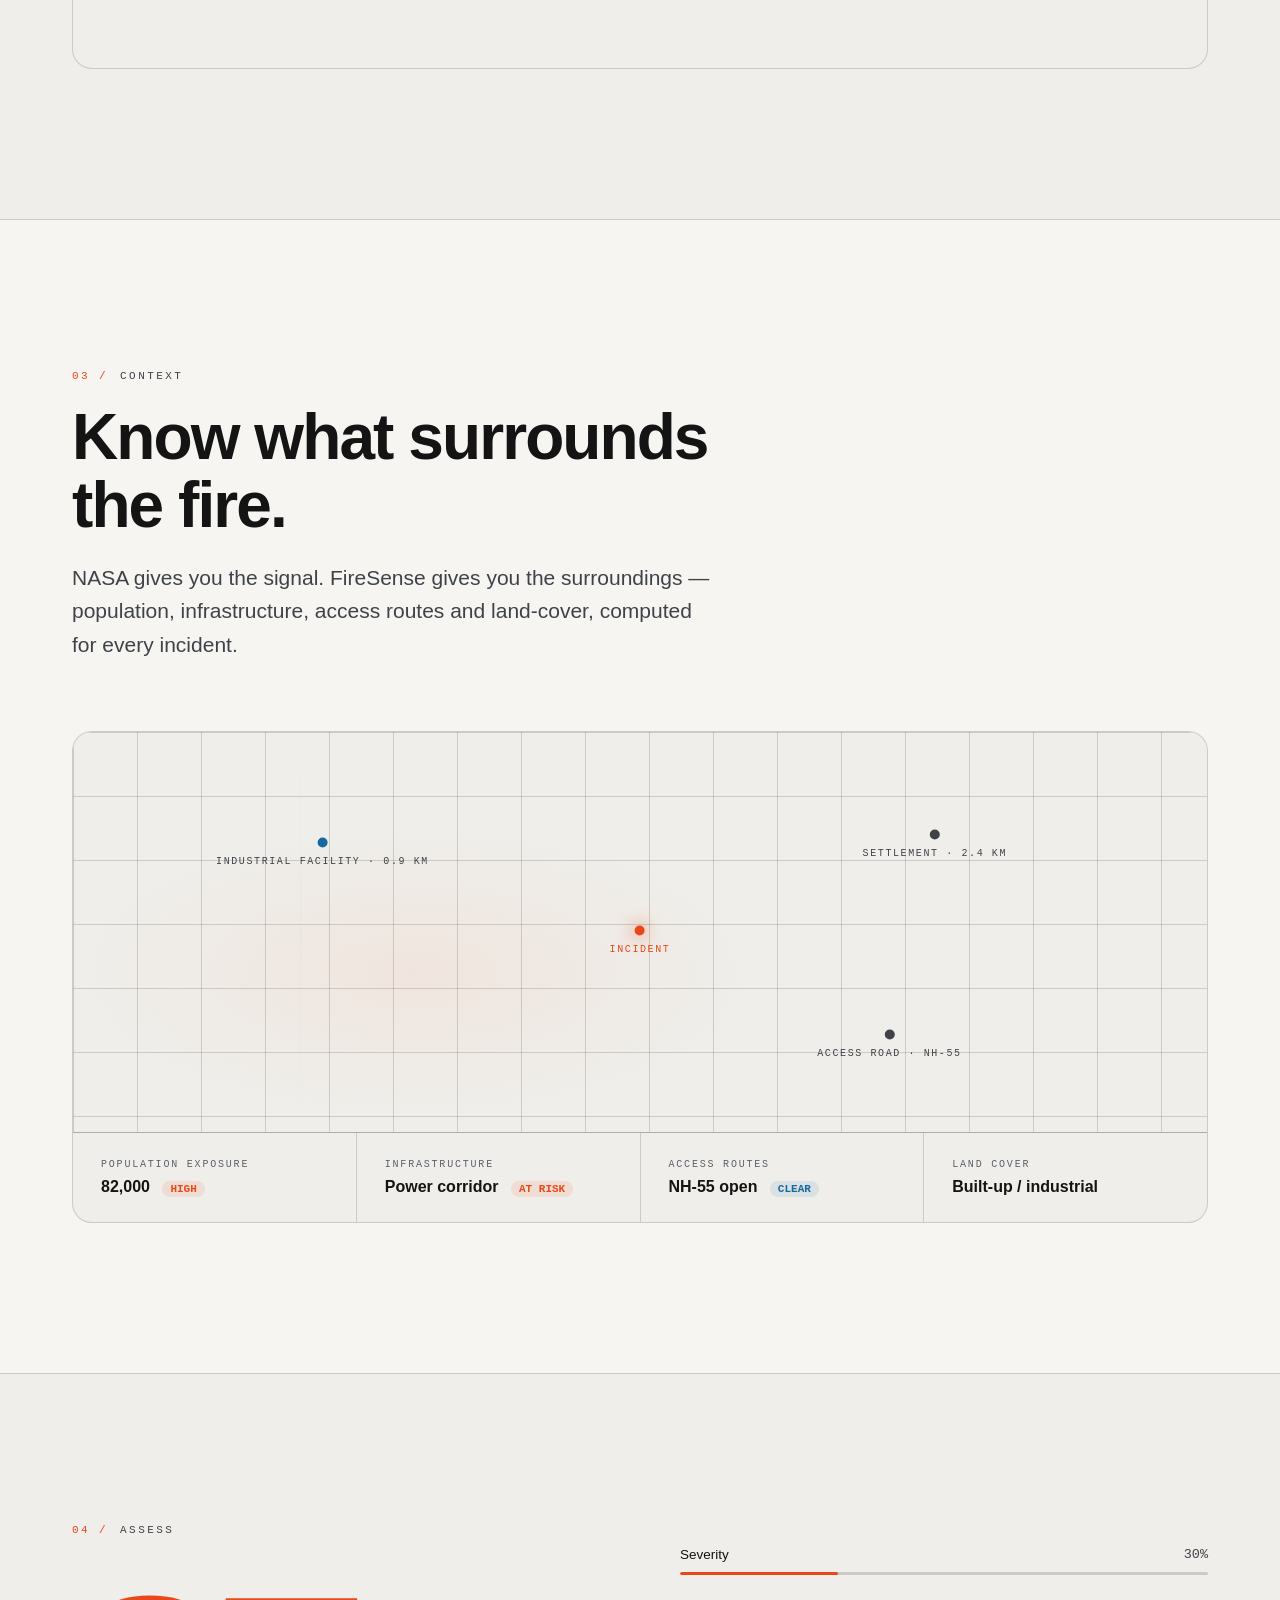
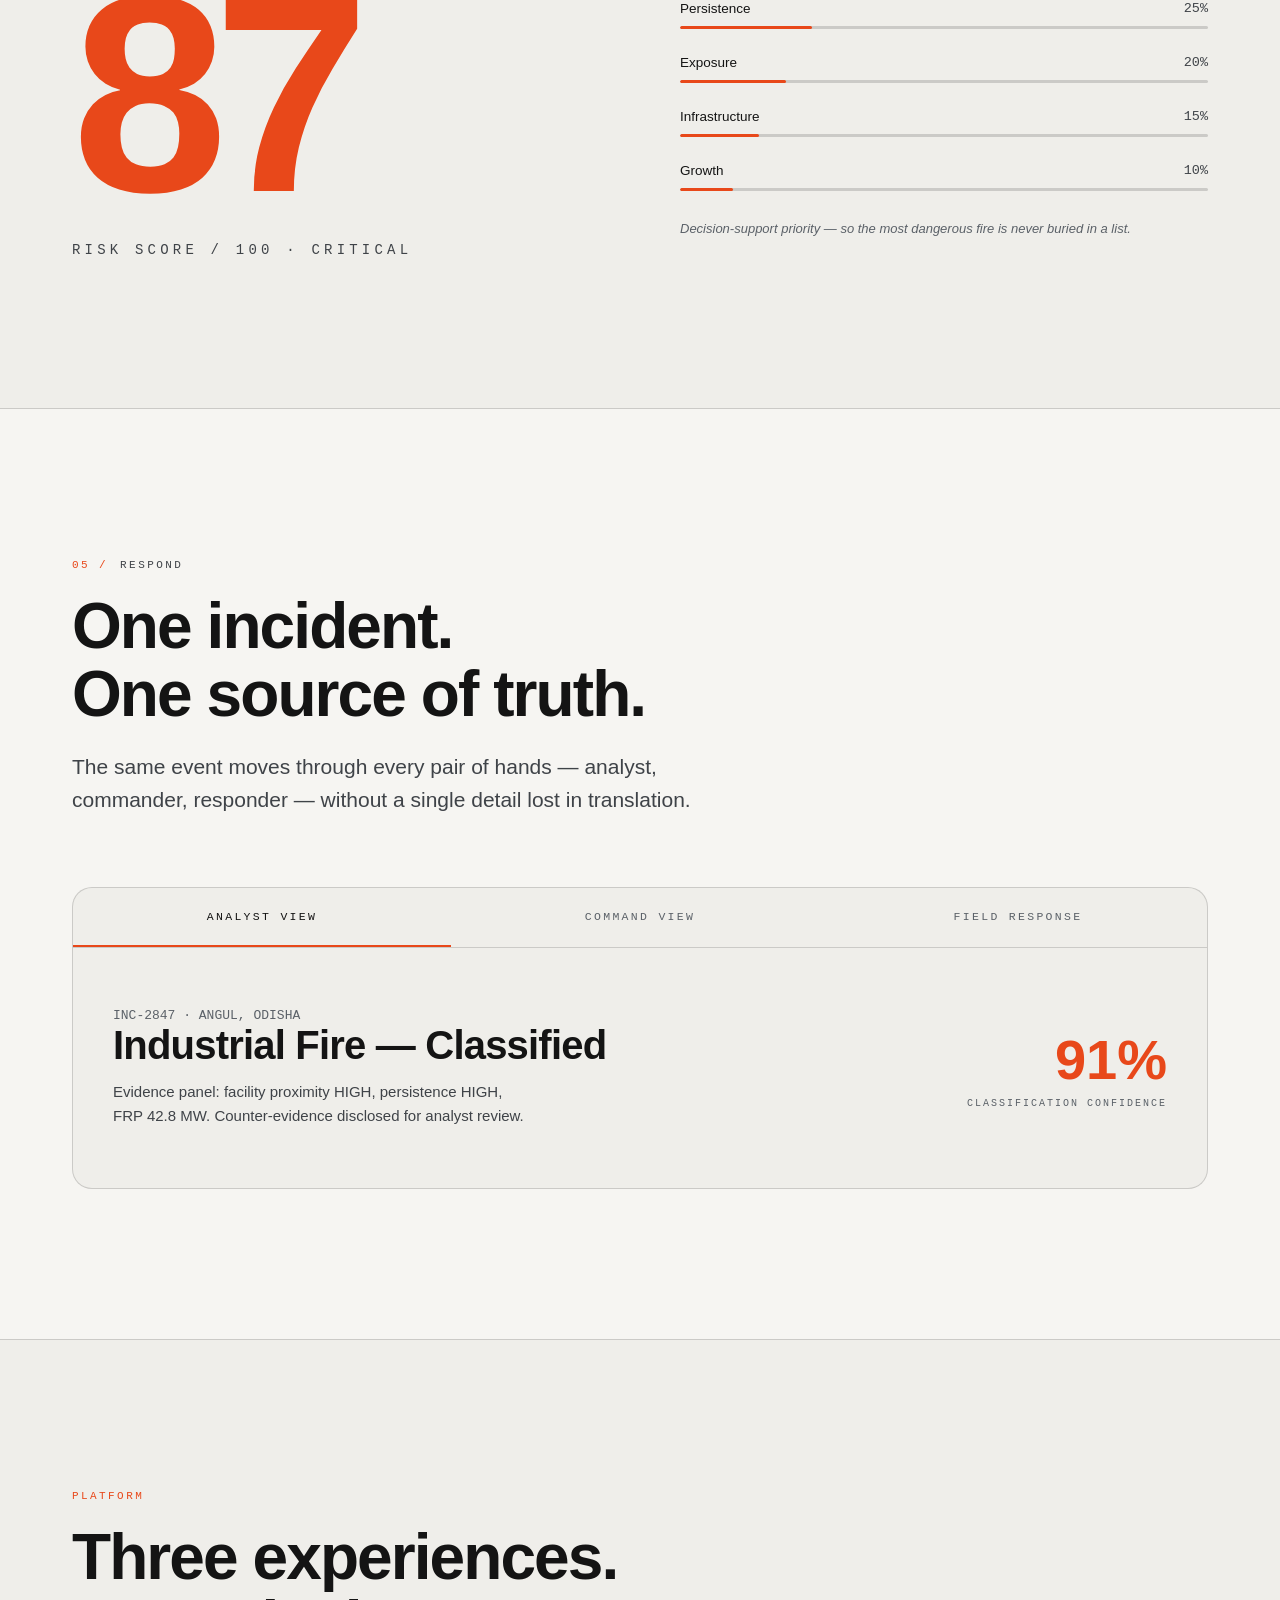
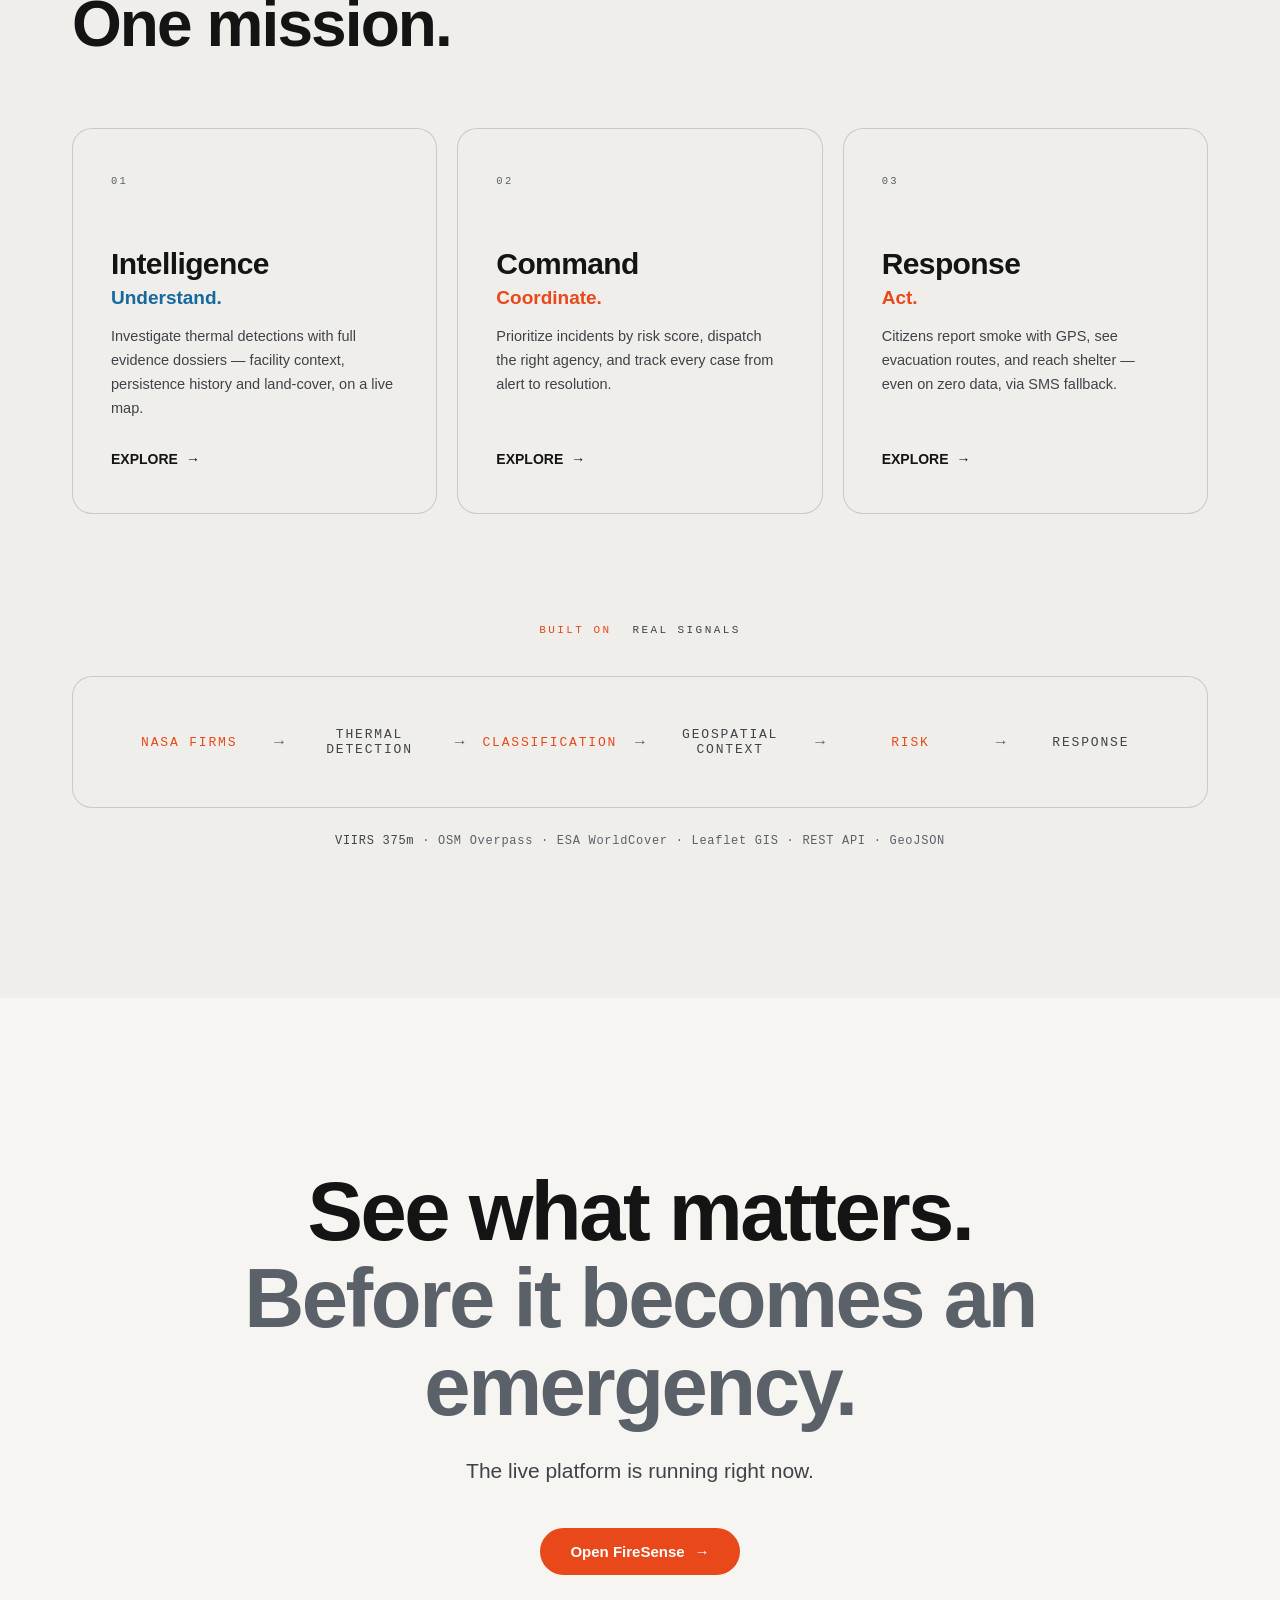
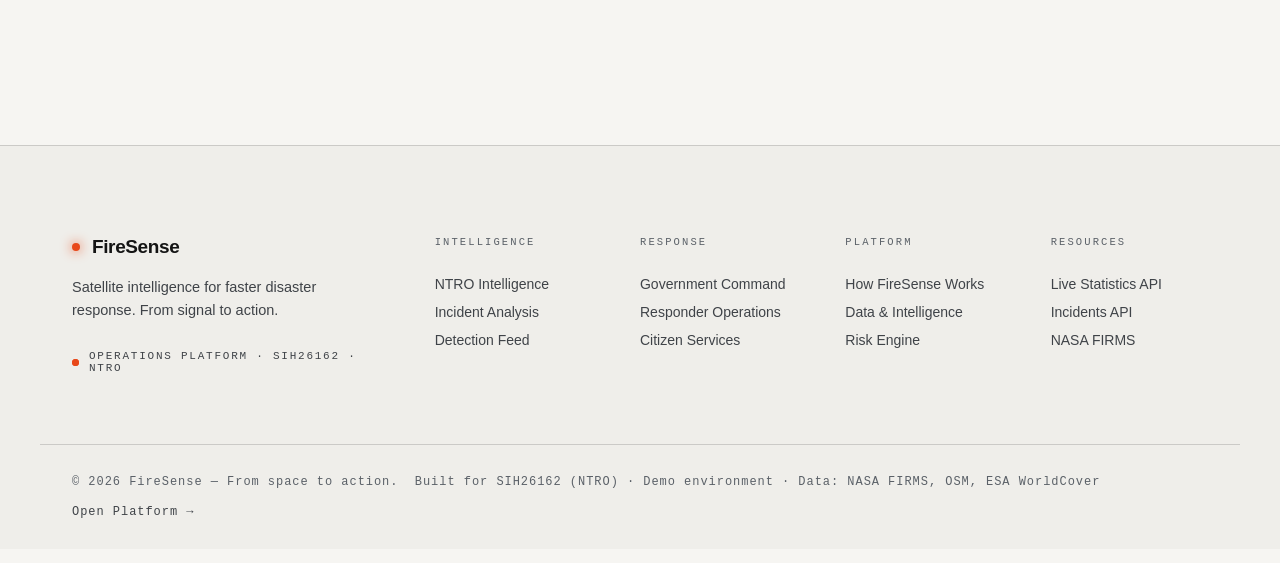
==== commit 8dbad755: "fix: light hero recomposed — zonal separation: warm paper owns text zone, Earth video becomes masked" ====
--- a/static/landing.html
+++ b/static/landing.html
@@ -39,8 +39,10 @@
   color-scheme:light;
 }
 html[data-theme="light"] h1 .dim{color:#3f4348}
-html[data-theme="light"] .hero-signal .hv-meta .v,
-html[data-theme="light"] .hero-signal .hv-meta .k{text-shadow:0 1px 8px rgba(246,245,242,.9)}
+html[data-theme="light"] .hv-crosshair{left:64%;top:85%}
+html[data-theme="light"] .hv-tag{left:calc(64% + 30px);top:84%}
+html[data-theme="light"] .hero-signal .hv-meta .v{color:#f6f5f2}
+html[data-theme="light"] .hero-signal .hv-meta .k{color:#9aa0a9}
 html[data-theme="light"] .hv-tag{border-color:rgba(17,17,17,.18);box-shadow:0 4px 18px rgba(17,17,17,.08)}
 *{margin:0;padding:0;box-sizing:border-box}
 html{scroll-behavior:smooth}
@@ -104,8 +106,14 @@
 .hero-media video{position:absolute;inset:0;width:100%;height:100%;object-fit:cover;opacity:0;transition:opacity 1.6s var(--ease)}
 .hero-media video.ready{opacity:.85}
 .hero-media::after{content:"";position:absolute;inset:0;background:linear-gradient(180deg,rgba(10,12,16,.82) 0%,rgba(10,12,16,.55) 42%,rgba(10,12,16,.35) 68%,var(--bg) 100%)}
-html[data-theme="light"] .hero-media::after{background:linear-gradient(180deg,rgba(246,245,242,.92) 0%,rgba(246,245,242,.8) 40%,rgba(246,245,242,.6) 68%,var(--bg) 100%)}
-html[data-theme="light"] .hero-media video{opacity:.55}
+html[data-theme="light"] .hero-media{top:77%;bottom:0;height:auto;
+  background:var(--bg-2) url('/static/media/hero_india_night.jpg') center 60%/cover no-repeat;
+  -webkit-mask-image:linear-gradient(180deg,transparent 0,#000 30%);
+  mask-image:linear-gradient(180deg,transparent 0,#000 30%)}
+html[data-theme="light"] .hero-media video{opacity:.92;filter:saturate(.92)}
+html[data-theme="light"] .hero-media::after{background:linear-gradient(180deg,rgba(246,245,242,.42) 0%,rgba(246,245,242,.12) 30%,rgba(246,245,242,.14) 72%,var(--bg) 100%)}
+html[data-theme="light"] .hero-media::before{content:"";position:absolute;inset:0 0 0 auto;width:58%;
+  background:linear-gradient(90deg,rgba(246,245,242,.55),rgba(246,245,242,0) 60%)}
 .hero-content{position:relative;z-index:2}
 @media (prefers-reduced-motion:reduce){.hero-media video{display:none}.hero-media::after{background:linear-gradient(180deg,rgba(10,12,16,.6) 0%,rgba(10,12,16,.35) 50%,var(--bg) 100%)}}
 .hero-signal{position:absolute;inset:0;z-index:1;pointer-events:none}
@@ -116,7 +124,9 @@
 /* terrain contours: opacity-only depth */
 .hv-terrain{position:absolute;inset:0;width:100%;height:100%;pointer-events:none;opacity:.4;z-index:1}
 html[data-theme="light"] .hv-terrain{opacity:.5}
-html[data-theme="light"] .hv-tag{background:rgba(246,247,248,.7)}
+html[data-theme="light"] .hv-scan{opacity:.35}
+html[data-theme="light"] .btn-ghost{background:rgba(246,245,242,.85);backdrop-filter:blur(6px);border-color:rgba(17,17,17,.22)}
+html[data-theme="light"] .hv-tag{background:rgba(246,245,242,.9)}
 html[data-theme="light"] .hv-meta .v{color:var(--white)}
 html[data-theme="light"] .hv-meta .k{color:var(--gray-2)}
 .hv-terrain path{fill:none;stroke:var(--gray-2);stroke-width:1;opacity:.14}
@@ -136,7 +146,12 @@
 @media(max-width:820px){.hv-glow{width:120px;height:120px}.hv-ring{width:150px;height:150px}.hv-orbit{display:none}}
 @media(max-width:820px){
   .hero-media::after{background:linear-gradient(180deg,rgba(10,12,16,.88) 0%,rgba(10,12,16,.74) 45%,rgba(10,12,16,.58) 75%,var(--bg) 100%)}
-  html[data-theme="light"] .hero-media::after{background:linear-gradient(180deg,rgba(246,245,242,.94) 0%,rgba(246,245,242,.82) 45%,rgba(246,245,242,.66) 75%,var(--bg) 100%)}
+  html[data-theme="light"] .hero-media{top:74%;
+    -webkit-mask-image:linear-gradient(180deg,transparent 0,#000 45%);
+    mask-image:linear-gradient(180deg,transparent 0,#000 45%)}
+  html[data-theme="light"] .hero-media::after{background:linear-gradient(180deg,rgba(246,245,242,.5) 0%,rgba(246,245,242,.16) 34%,rgba(246,245,242,.16) 74%,var(--bg) 100%)}
+  html[data-theme="light"] .hv-crosshair{left:80%;top:82%}
+  html[data-theme="light"] .hv-tag{display:none}
   .hv-crosshair{left:76%;top:22%}
   .hv-tag{display:none}
   .hv-meta{gap:22px;bottom:26px;padding:0 22px}
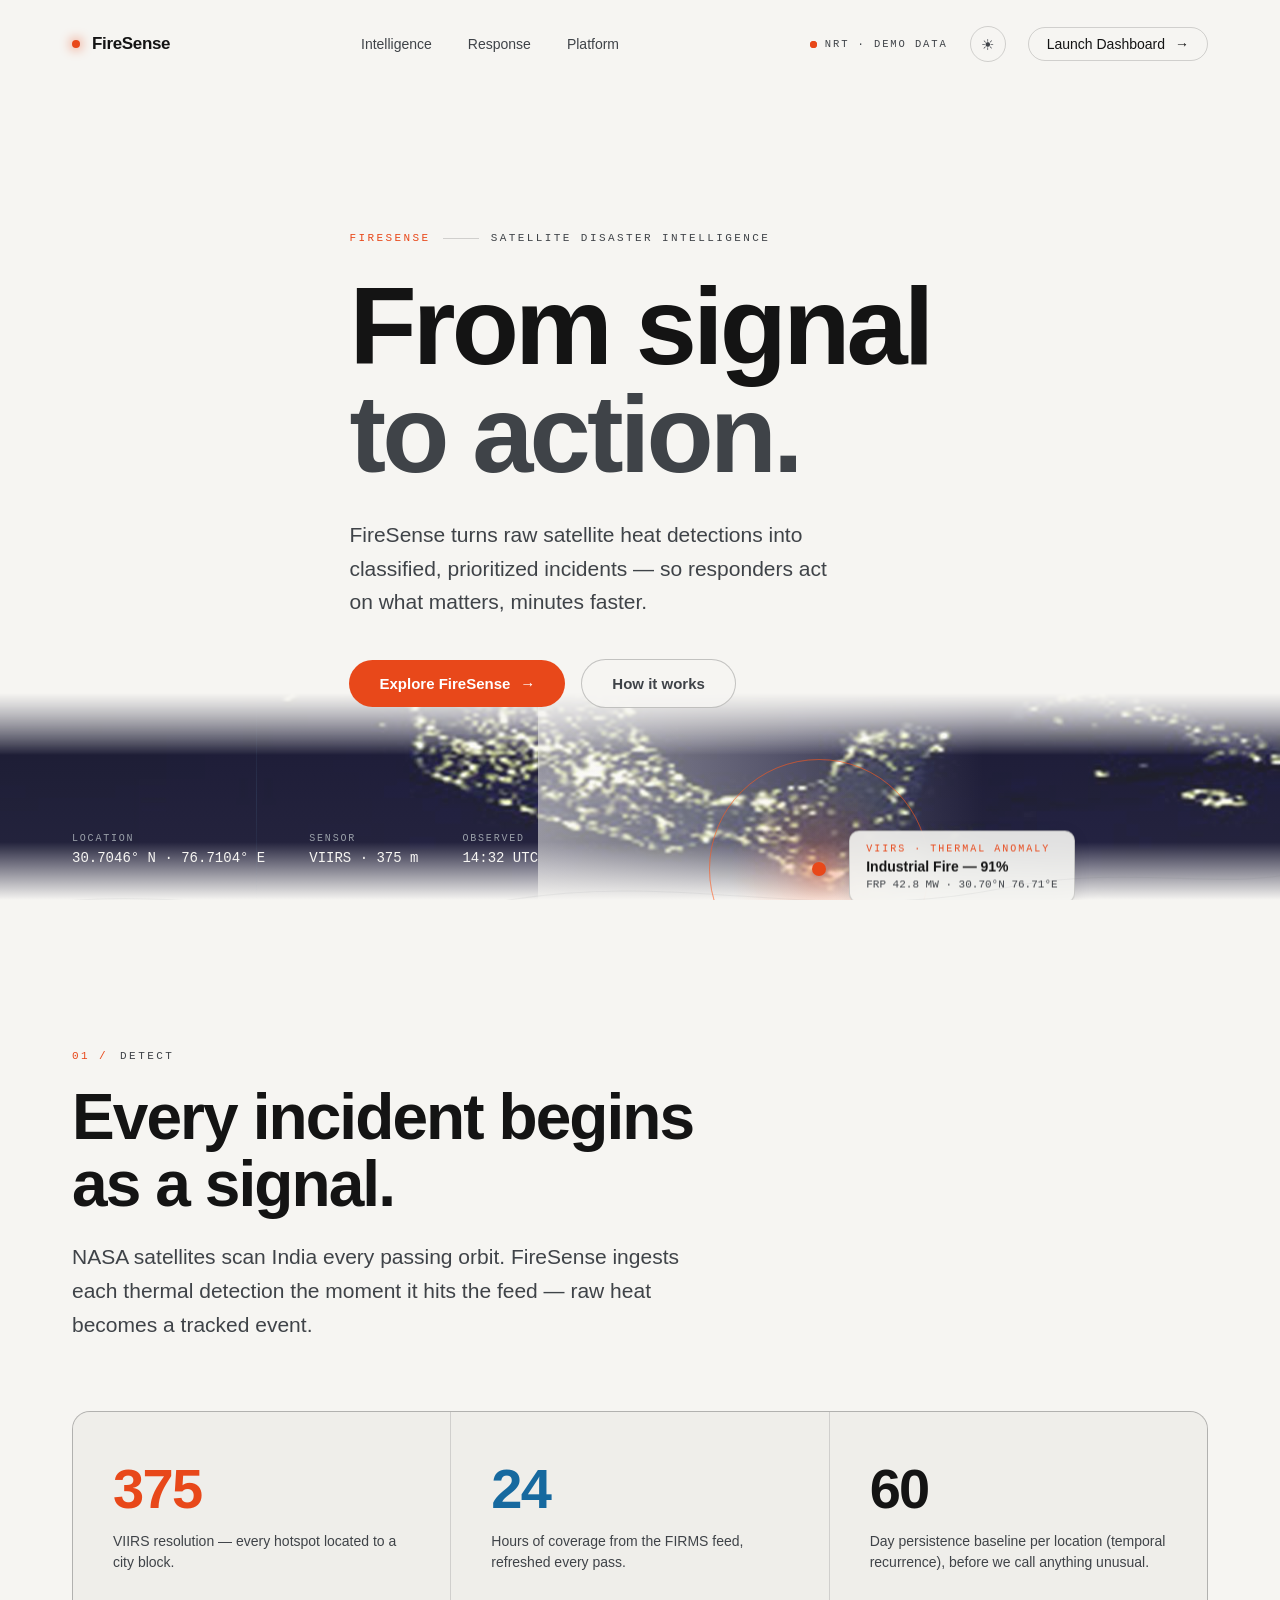
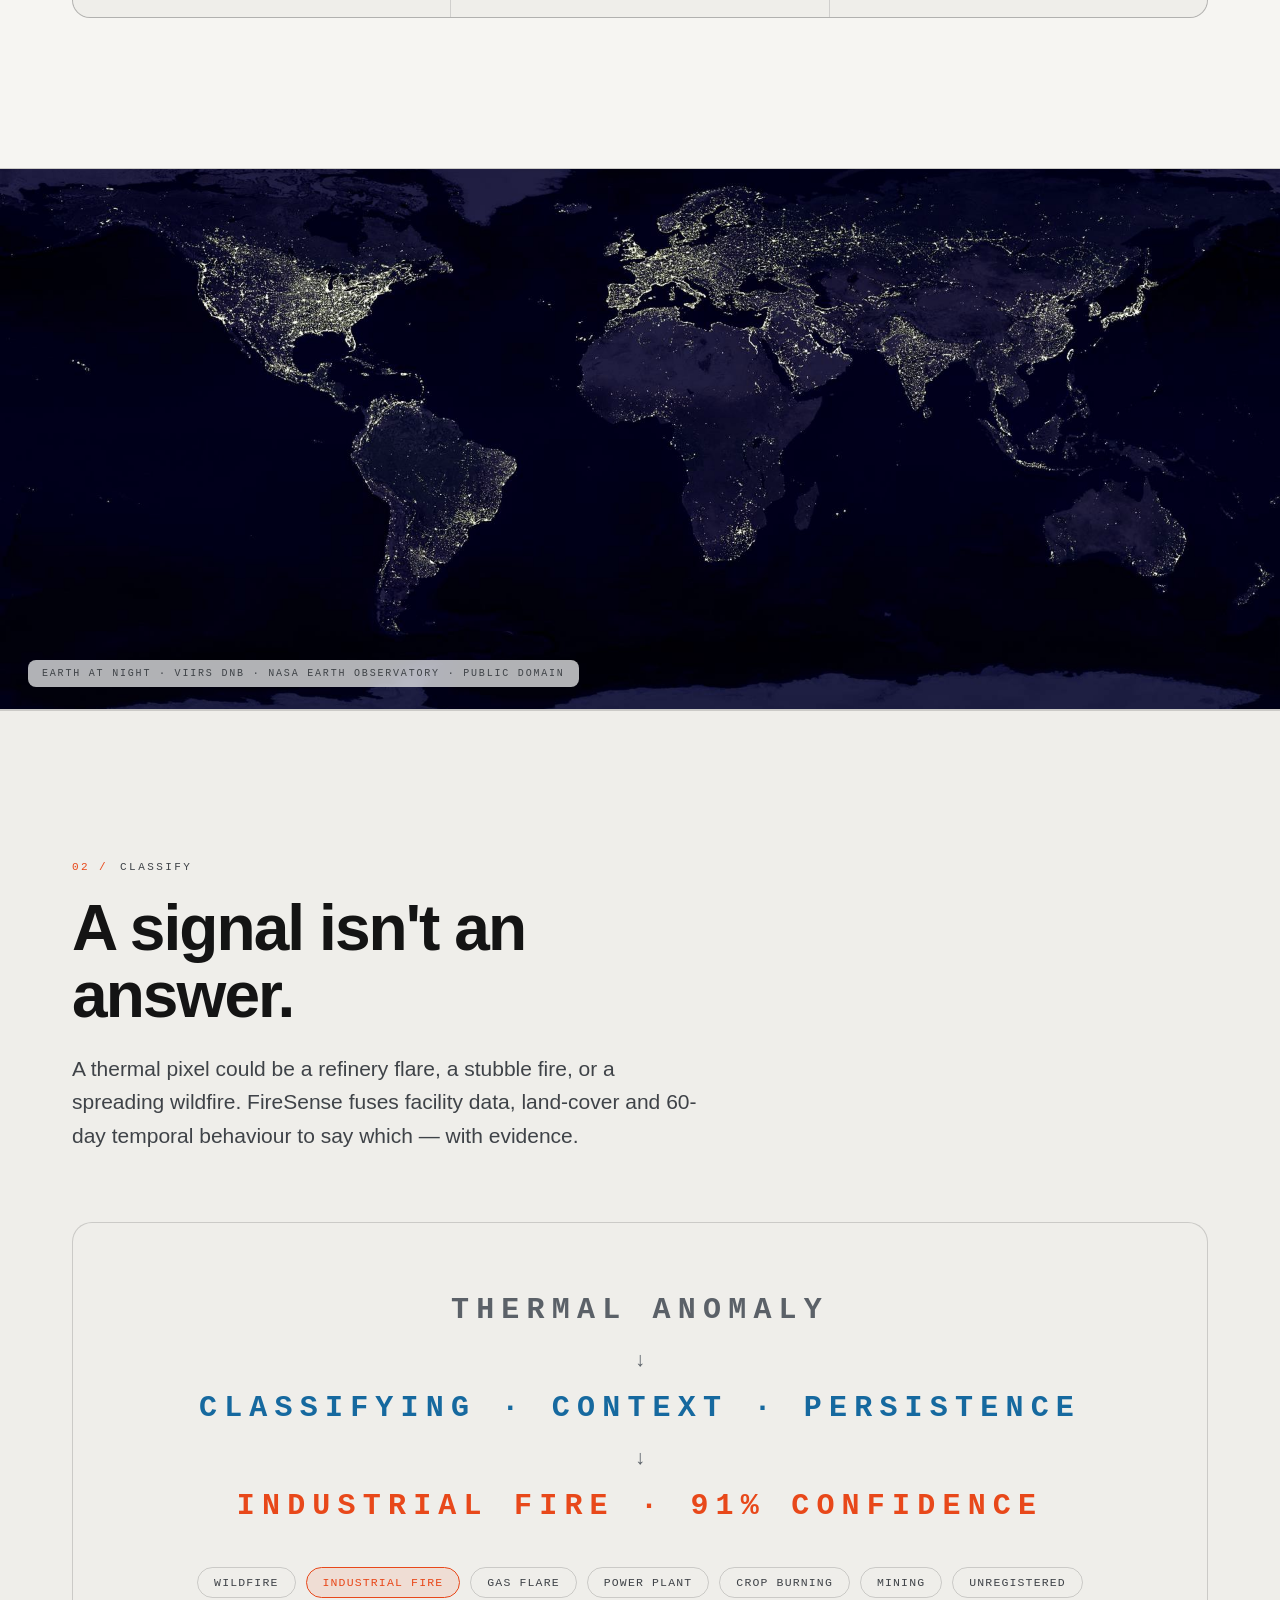
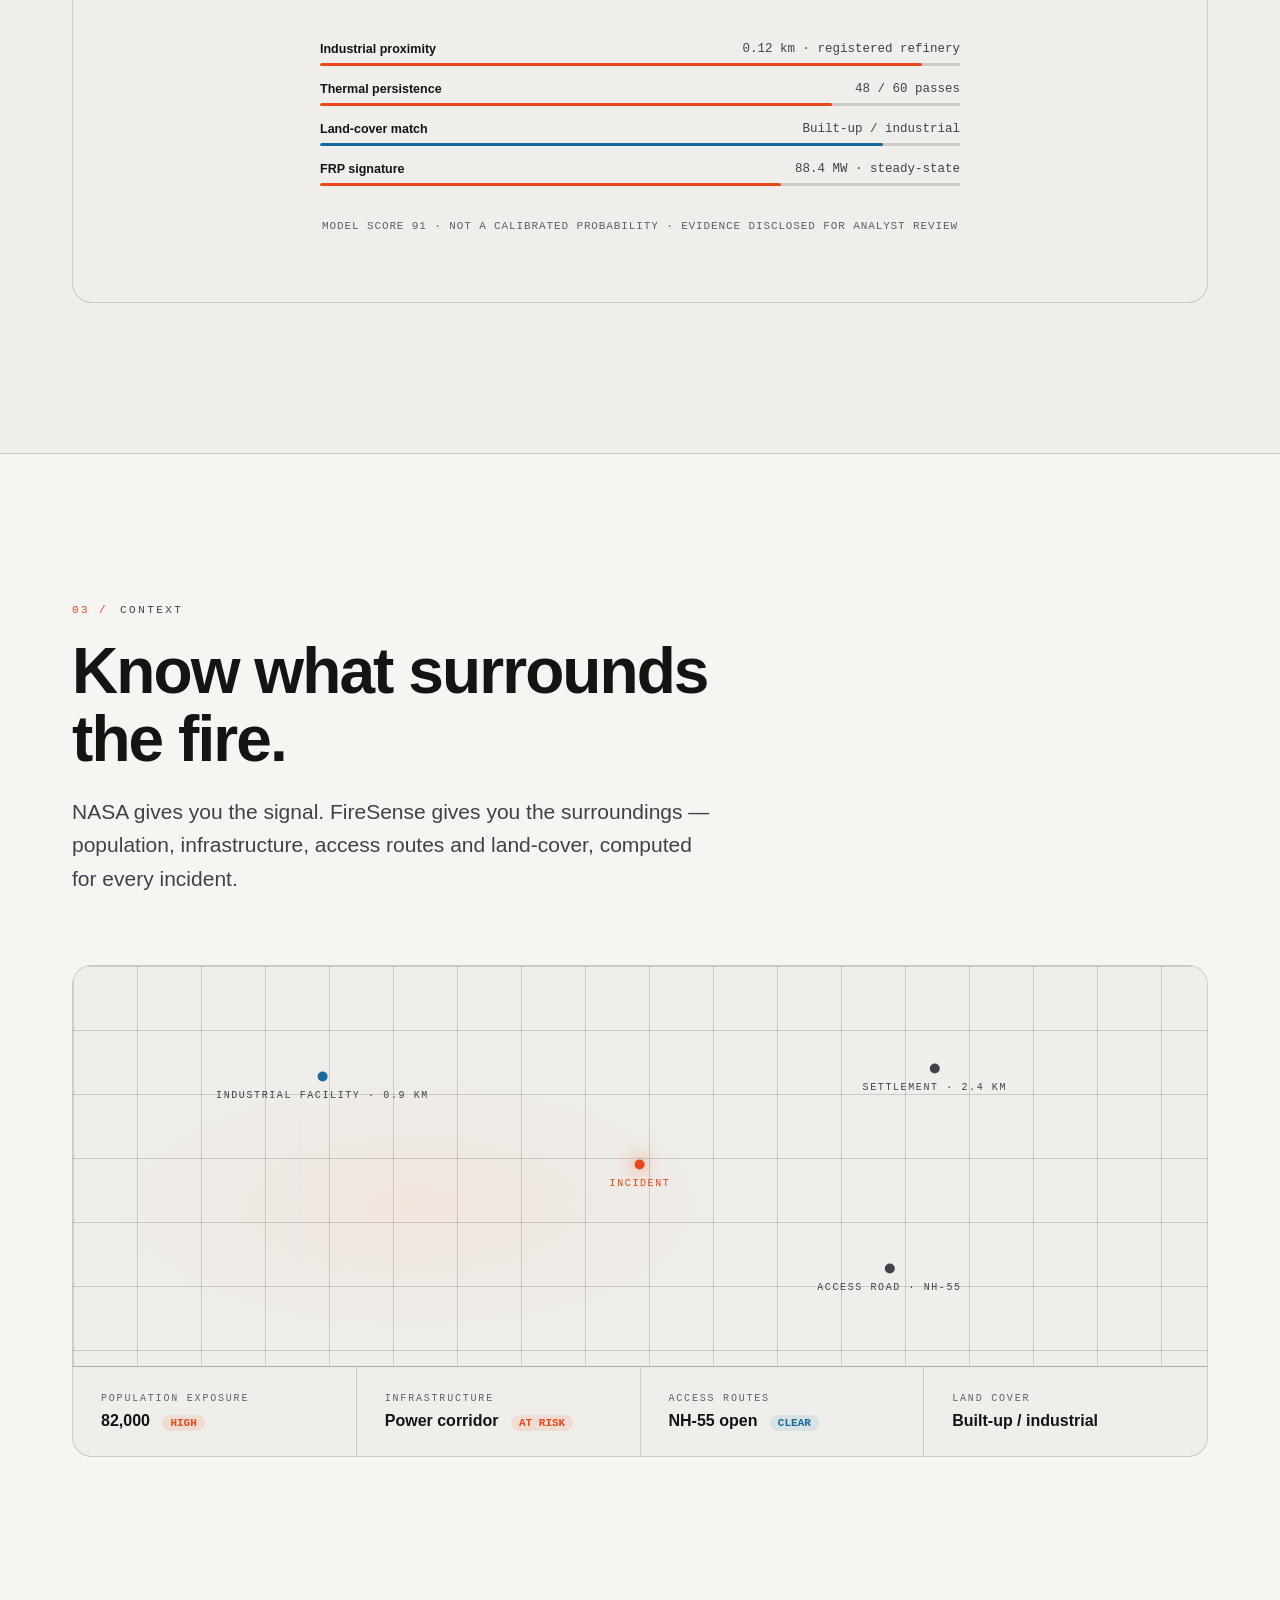
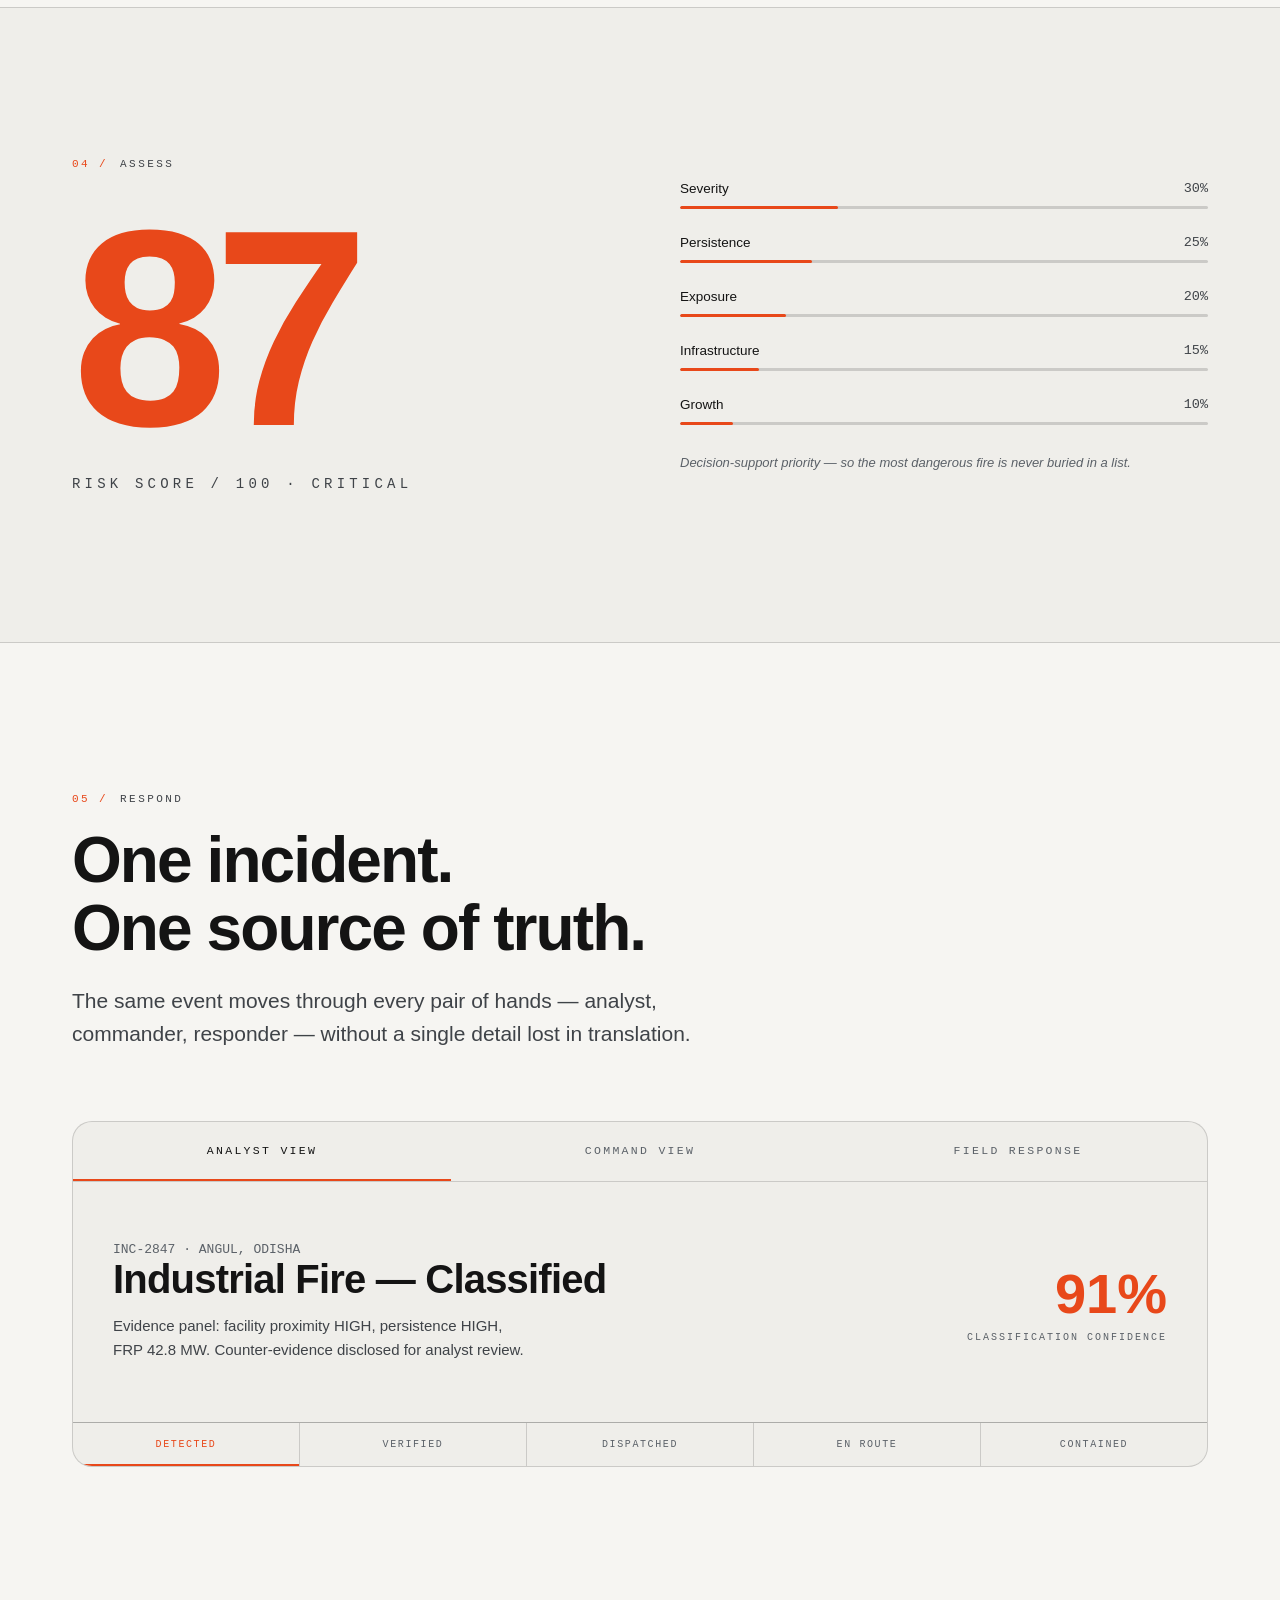
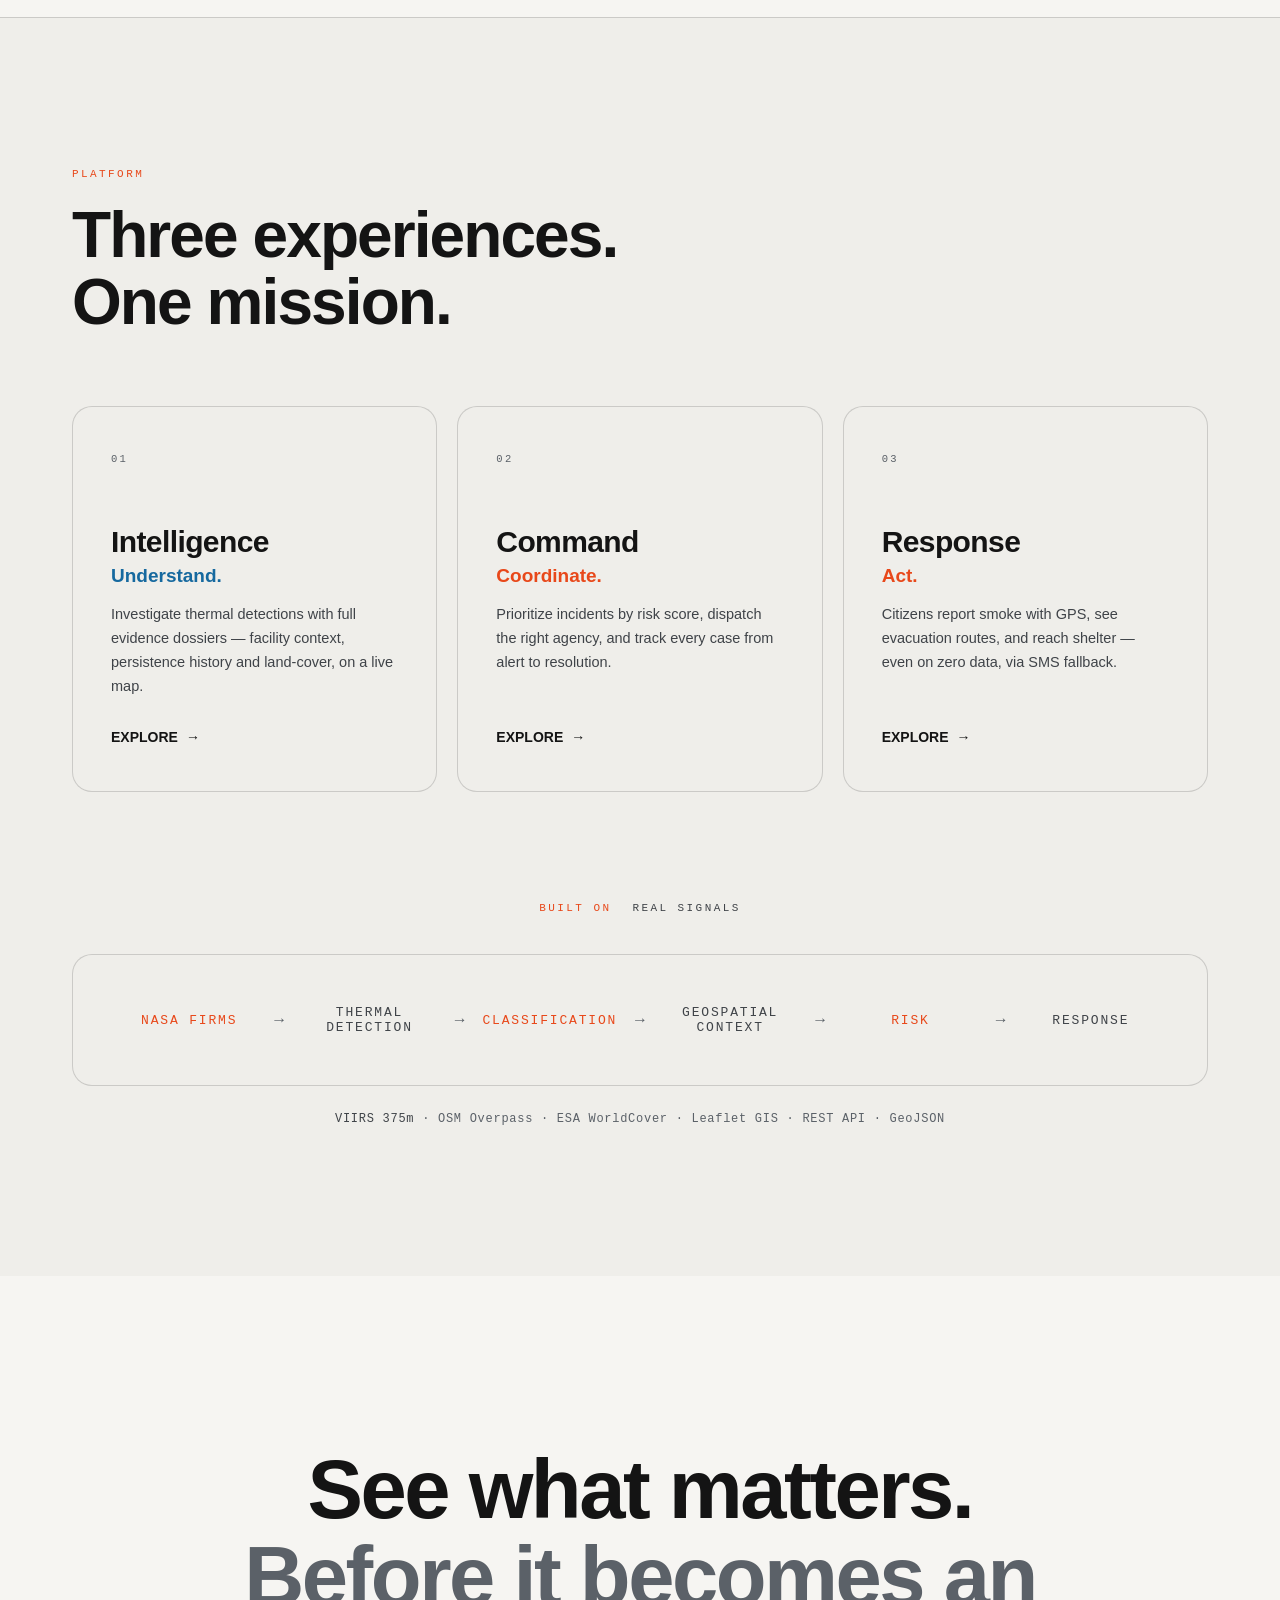
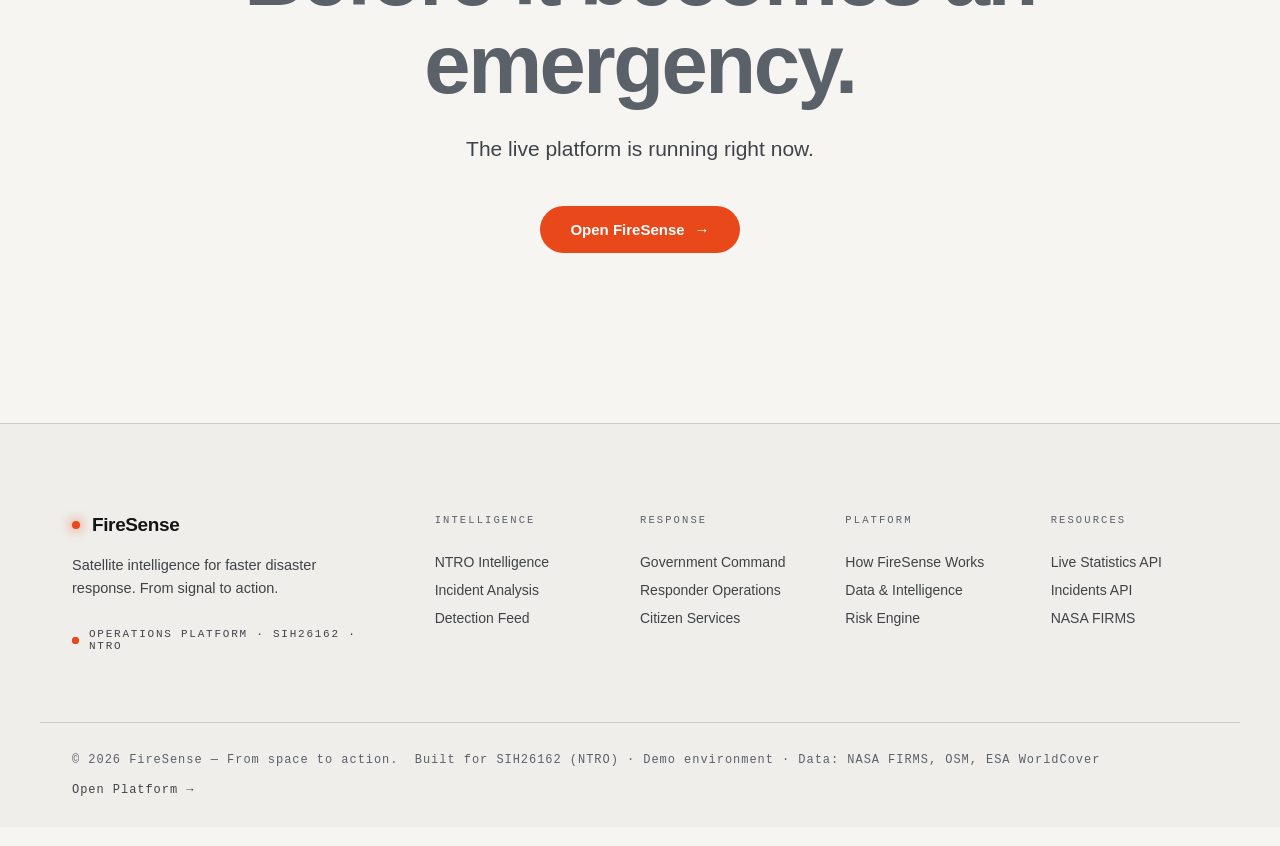
==== commit 0b05dc57: "feat: polish pass 2 — classification evidence bars (weighted proof behind model score), response sta" ====
--- a/static/landing.html
+++ b/static/landing.html
@@ -238,6 +238,26 @@
 .lv-med{background:var(--ice-soft);color:var(--ice)}
 @media(max-width:900px){.context-legend{grid-template-columns:1fr 1fr}}
 
+
+/* evidence bars (CLASSIFY): weighted proof behind the model score */
+.evidence{margin-top:44px;width:100%;max-width:640px;display:flex;flex-direction:column;gap:16px;text-align:left}
+.ev .row{display:flex;justify-content:space-between;font-size:12.5px;margin-bottom:7px}
+.ev .row .n{color:var(--white);font-weight:600}
+.ev .row .v{font-family:var(--mono);color:var(--gray)}
+.ev .track{height:3px;background:var(--line);border-radius:99px;overflow:hidden}
+.ev .fill{height:100%;width:0;background:var(--fire);border-radius:99px;transition:width 1.2s var(--ease)}
+.ev.hot .fill{background:var(--fire)}
+.ev.cool .fill{background:var(--ice)}
+.ev-note{margin-top:18px;text-align:center;font-family:var(--mono);font-size:11px;color:var(--gray-2);letter-spacing:.08em}
+/* response state timeline */
+.rs-timeline{display:flex;gap:1px;background:var(--line);border-top:1px solid var(--line)}
+.rs-state{flex:1;background:var(--bg-2);padding:16px 12px;text-align:center;font-family:var(--mono);font-size:10px;letter-spacing:.16em;color:var(--gray-2);position:relative;transition:color .3s}
+.rs-state::after{content:"";position:absolute;left:0;right:0;bottom:0;height:2px;background:transparent;transition:background .3s}
+.rs-state.done{color:var(--gray)}
+.rs-state.active{color:var(--fire)}
+.rs-state.active::after{background:var(--fire)}
+/* focus visibility (keyboard) */
+a:focus-visible,button:focus-visible{outline:2px solid var(--fire);outline-offset:3px;border-radius:6px}
 /* RISK: the number is the hero */
 .risk-wrap{display:grid;grid-template-columns:1fr 1fr;gap:80px;align-items:center}
 .risk-number{font-size:clamp(150px,22vw,280px);font-weight:700;letter-spacing:-.05em;line-height:1;color:var(--fire);font-variant-numeric:tabular-nums}
@@ -352,7 +372,7 @@
       </div>
       <div class="hv-meta">
         <div><div class="k">LOCATION</div><div class="v">30.7046&deg; N &middot; 76.7104&deg; E</div></div>
-        <div><div class="k">SENSOR</div><div class="v">VIIRS &middot; 375 m</div></div>
+        <div><div class="k" title="Visible/Infrared Imaging Radiometer Suite, 375 m native resolution">SENSOR</div><div class="v" title="Fire Radiative Power: radiant heat output in megawatts">VIIRS &middot; 375 m</div></div>
         <div><div class="k">OBSERVED</div><div class="v">14:32 UTC</div></div>
       </div>
     </div>
@@ -379,9 +399,9 @@
       <p class="body-lg">NASA satellites scan India every passing orbit. FireSense ingests each thermal detection the moment it hits the feed — raw heat becomes a tracked event.</p>
     </div>
     <div class="stat-row reveal">
-      <div class="stat fire"><div class="n" data-count="375">375</div><div class="l">Metre VIIRS resolution — every hotspot located to a city block.</div></div>
-      <div class="stat ice"><div class="n" data-count="24">24</div><div class="l">Hours of continuous satellite coverage, refreshed every pass.</div></div>
-      <div class="stat"><div class="n" data-count="60">60</div><div class="l">Day persistence baseline per location, before we call anything unusual.</div></div>
+      <div class="stat fire"><div class="n" data-count="375">375</div><div class="l"><span title="Visible/Infrared Imaging Radiometer Suite on the Suomi NPP & NOAA-20 satellites">VIIRS</span> resolution — every hotspot located to a city block.</div></div>
+      <div class="stat ice"><div class="n" data-count="24">24</div><div class="l">Hours of coverage from the <span title="NASA Fire Information for Resource Management System — near-real-time active fire detections">FIRMS</span> feed, refreshed every pass.</div></div>
+      <div class="stat"><div class="n" data-count="60">60</div><div class="l">Day persistence baseline per location <span title="How often a thermal source recurs at the same 375 m cell across satellite passes — stationary flares recur constantly, transient fires do not">(temporal recurrence)</span>, before we call anything unusual.</div></div>
     </div>
   </div>
 </section>
@@ -415,6 +435,13 @@
         <span class="cb-chip">MINING</span>
         <span class="cb-chip" title="Unregistered thermal source: high persistence with no registered facility in OSM">UNREGISTERED</span>
       </div>
+      <div class="evidence">
+        <div class="ev hot"><div class="row"><span class="n">Industrial proximity</span><span class="v">0.12 km &middot; registered refinery</span></div><div class="track"><div class="fill" data-w="94"></div></div></div>
+        <div class="ev hot"><div class="row"><span class="n">Thermal persistence</span><span class="v">48 / 60 passes</span></div><div class="track"><div class="fill" data-w="80"></div></div></div>
+        <div class="ev cool"><div class="row"><span class="n">Land-cover match</span><span class="v">Built-up / industrial</span></div><div class="track"><div class="fill" data-w="88"></div></div></div>
+        <div class="ev"><div class="row"><span class="n">FRP signature</span><span class="v">88.4 MW &middot; steady-state</span></div><div class="track"><div class="fill" data-w="72"></div></div></div>
+        <div class="ev-note">MODEL SCORE 91 &middot; NOT A CALIBRATED PROBABILITY &middot; EVIDENCE DISCLOSED FOR ANALYST REVIEW</div>
+      </div>
     </div>
   </div>
 </section>
@@ -492,6 +519,13 @@
           <div class="big" id="rs-stat">91%</div>
           <div class="k" id="rs-stat-k">CLASSIFICATION CONFIDENCE</div>
         </div>
+      </div>
+      <div class="rs-timeline" id="rs-timeline">
+        <div class="rs-state" data-s="0">DETECTED</div>
+        <div class="rs-state" data-s="1">VERIFIED</div>
+        <div class="rs-state" data-s="2">DISPATCHED</div>
+        <div class="rs-state" data-s="3">EN ROUTE</div>
+        <div class="rs-state" data-s="4">CONTAINED</div>
       </div>
     </div>
   </div>
@@ -680,6 +714,32 @@
   var rw = document.querySelector('.risk-bars'); if(rw) bio.observe(rw);
 
   // response view switcher
+  /* classify evidence bars fill when the section becomes visible */
+  var evio = new IntersectionObserver(function(entries){
+    entries.forEach(function(e){
+      if(!e.isIntersecting) return;
+      e.target.querySelectorAll('.fill').forEach(function(f, i){
+        var w = f.dataset.w;
+        if (reduced) { f.style.transition = 'none'; f.style.width = w + '%'; return; }
+        setTimeout(function(){ f.style.width = w + '%'; }, 140 * i);
+      });
+      evio.unobserve(e.target);
+    });
+  }, {threshold:.4});
+  var evWrap = document.querySelector('.evidence'); if (evWrap) evio.observe(evWrap);
+
+  /* response timeline mirrors the active view */
+  var TIMELINE = [0, 2, 4]; // analyst -> verified, command -> dispatched, field -> en route/contained
+  function syncTimeline(v){
+    var states = document.querySelectorAll('.rs-state');
+    var upto = TIMELINE[v];
+    states.forEach(function(s, i){
+      s.classList.toggle('active', i === upto);
+      s.classList.toggle('done', i < upto);
+    });
+  }
+  syncTimeline(0);
+
   var VIEWS = [
     {t:'Industrial Fire — Classified', d:'Evidence panel: facility proximity HIGH, persistence HIGH, FRP 42.8 MW. Counter-evidence disclosed for analyst review.', s:'91%', k:'CLASSIFICATION CONFIDENCE'},
     {t:'Dispatch NDRF Team 3/4', d:'Assets at risk: 82K population, power corridor, NH-55. Downwind corridor 2.1 km. Authority: Odisha Disaster Management.', s:'87', k:'RISK SCORE · CRITICAL'},
@@ -696,6 +756,7 @@
       document.getElementById('rs-desc').textContent = v.d;
       document.getElementById('rs-stat').textContent = v.s;
       document.getElementById('rs-stat-k').textContent = v.k;
+      syncTimeline(+tab.dataset.v);
       if (!reduced){
         body.style.opacity = 0; body.style.transform = 'translateY(8px)';
         requestAnimationFrame(function(){
